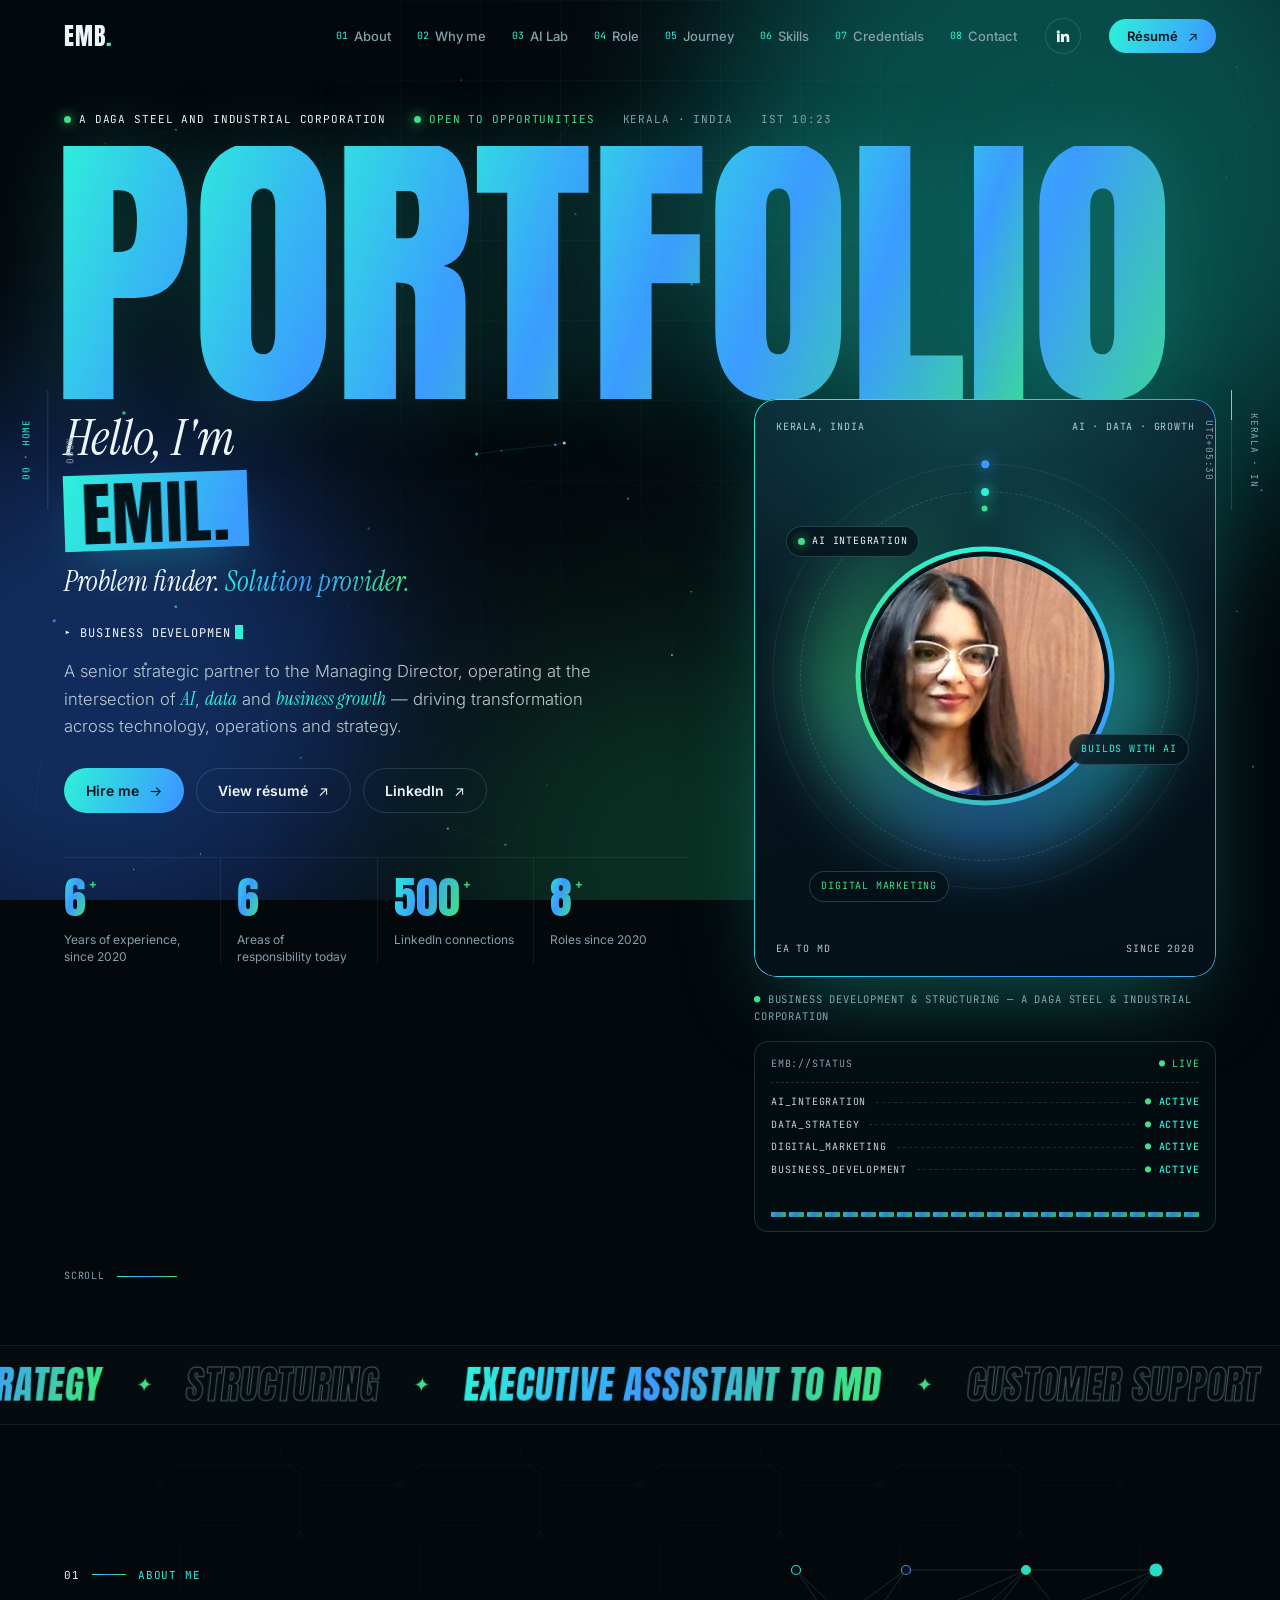
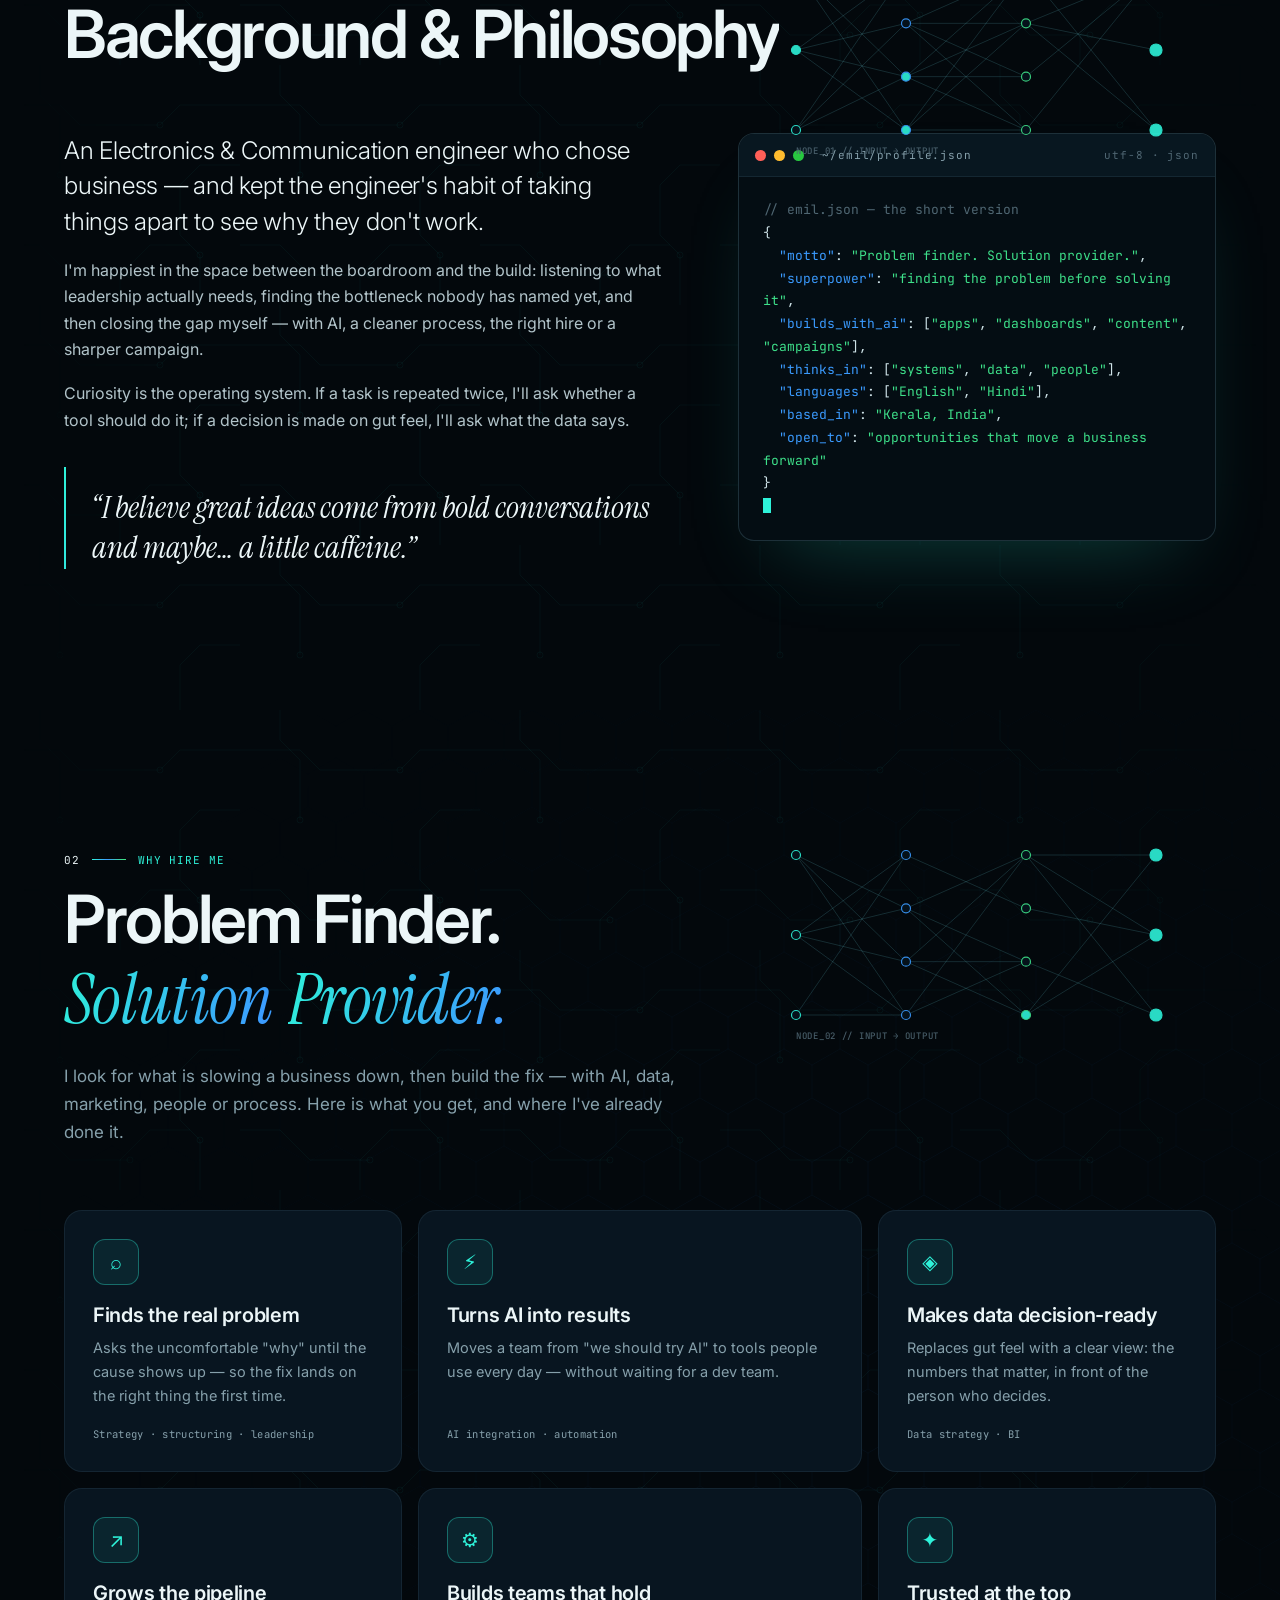
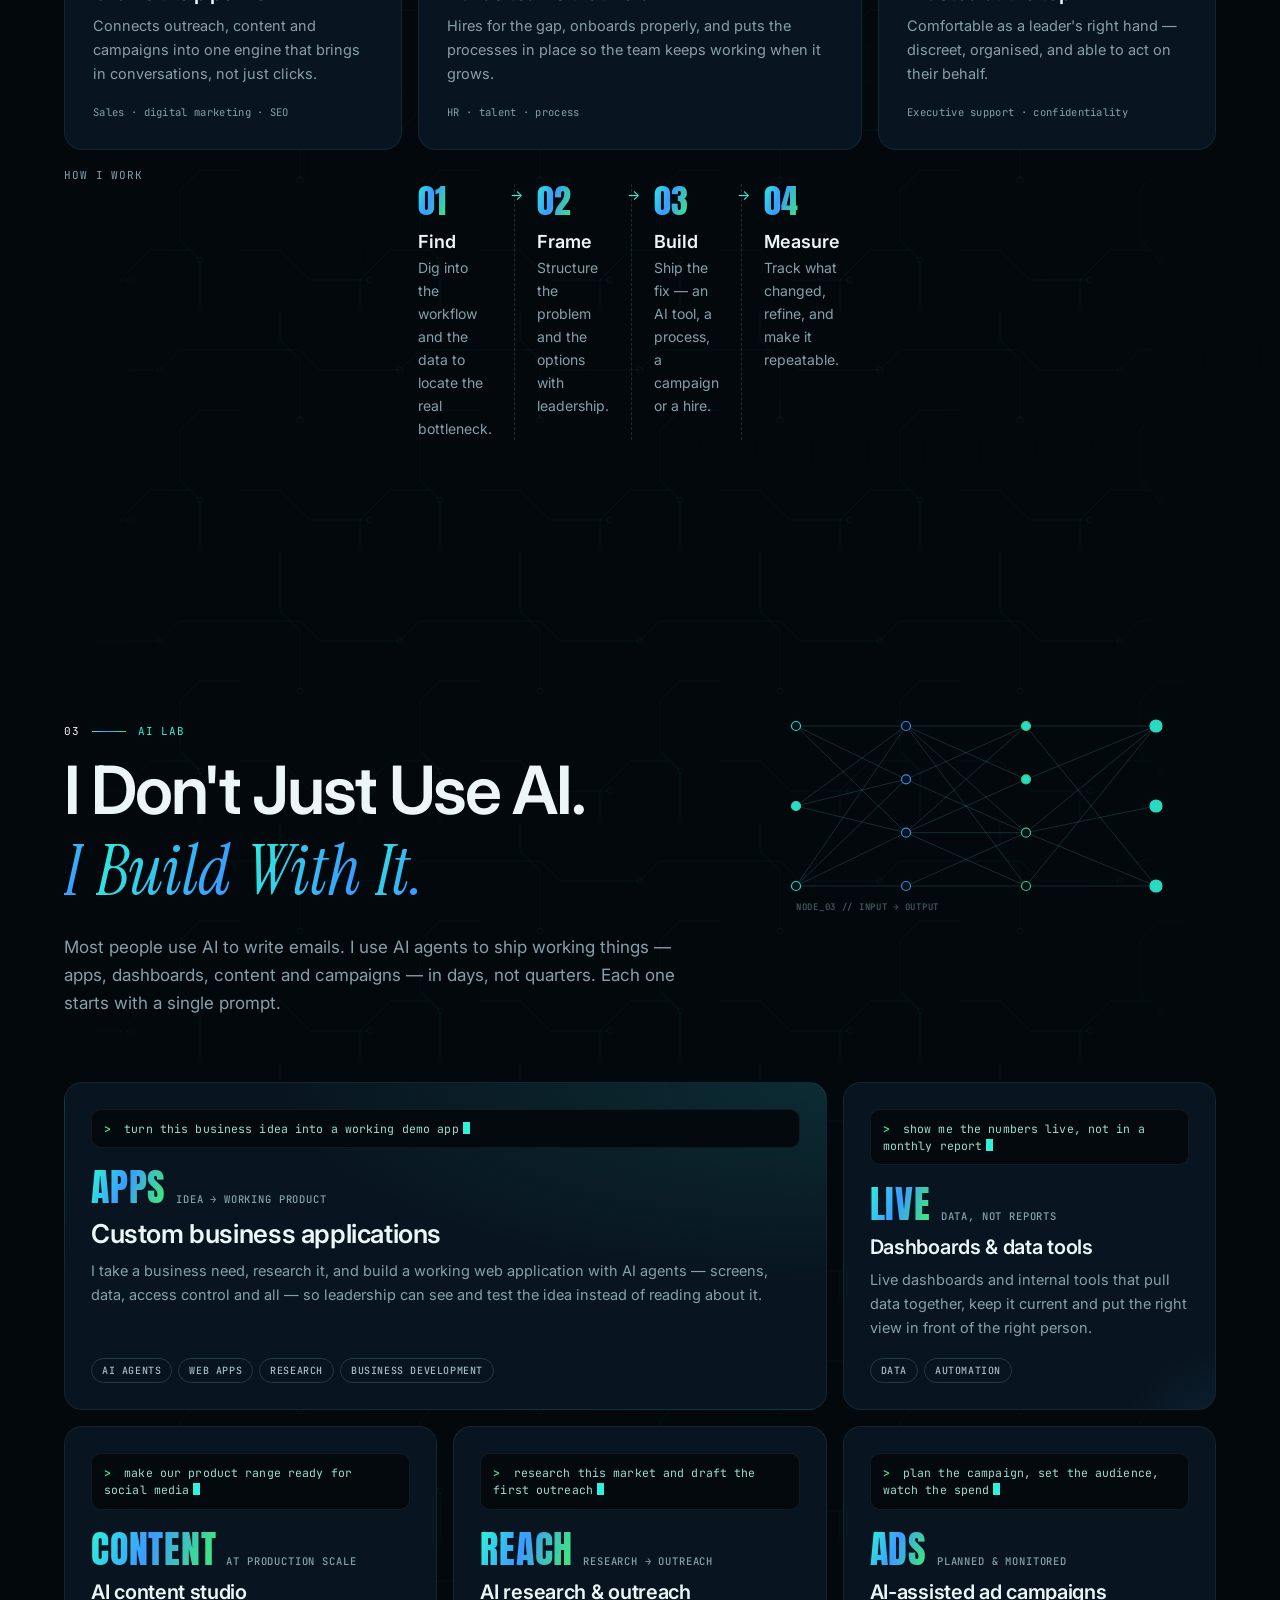
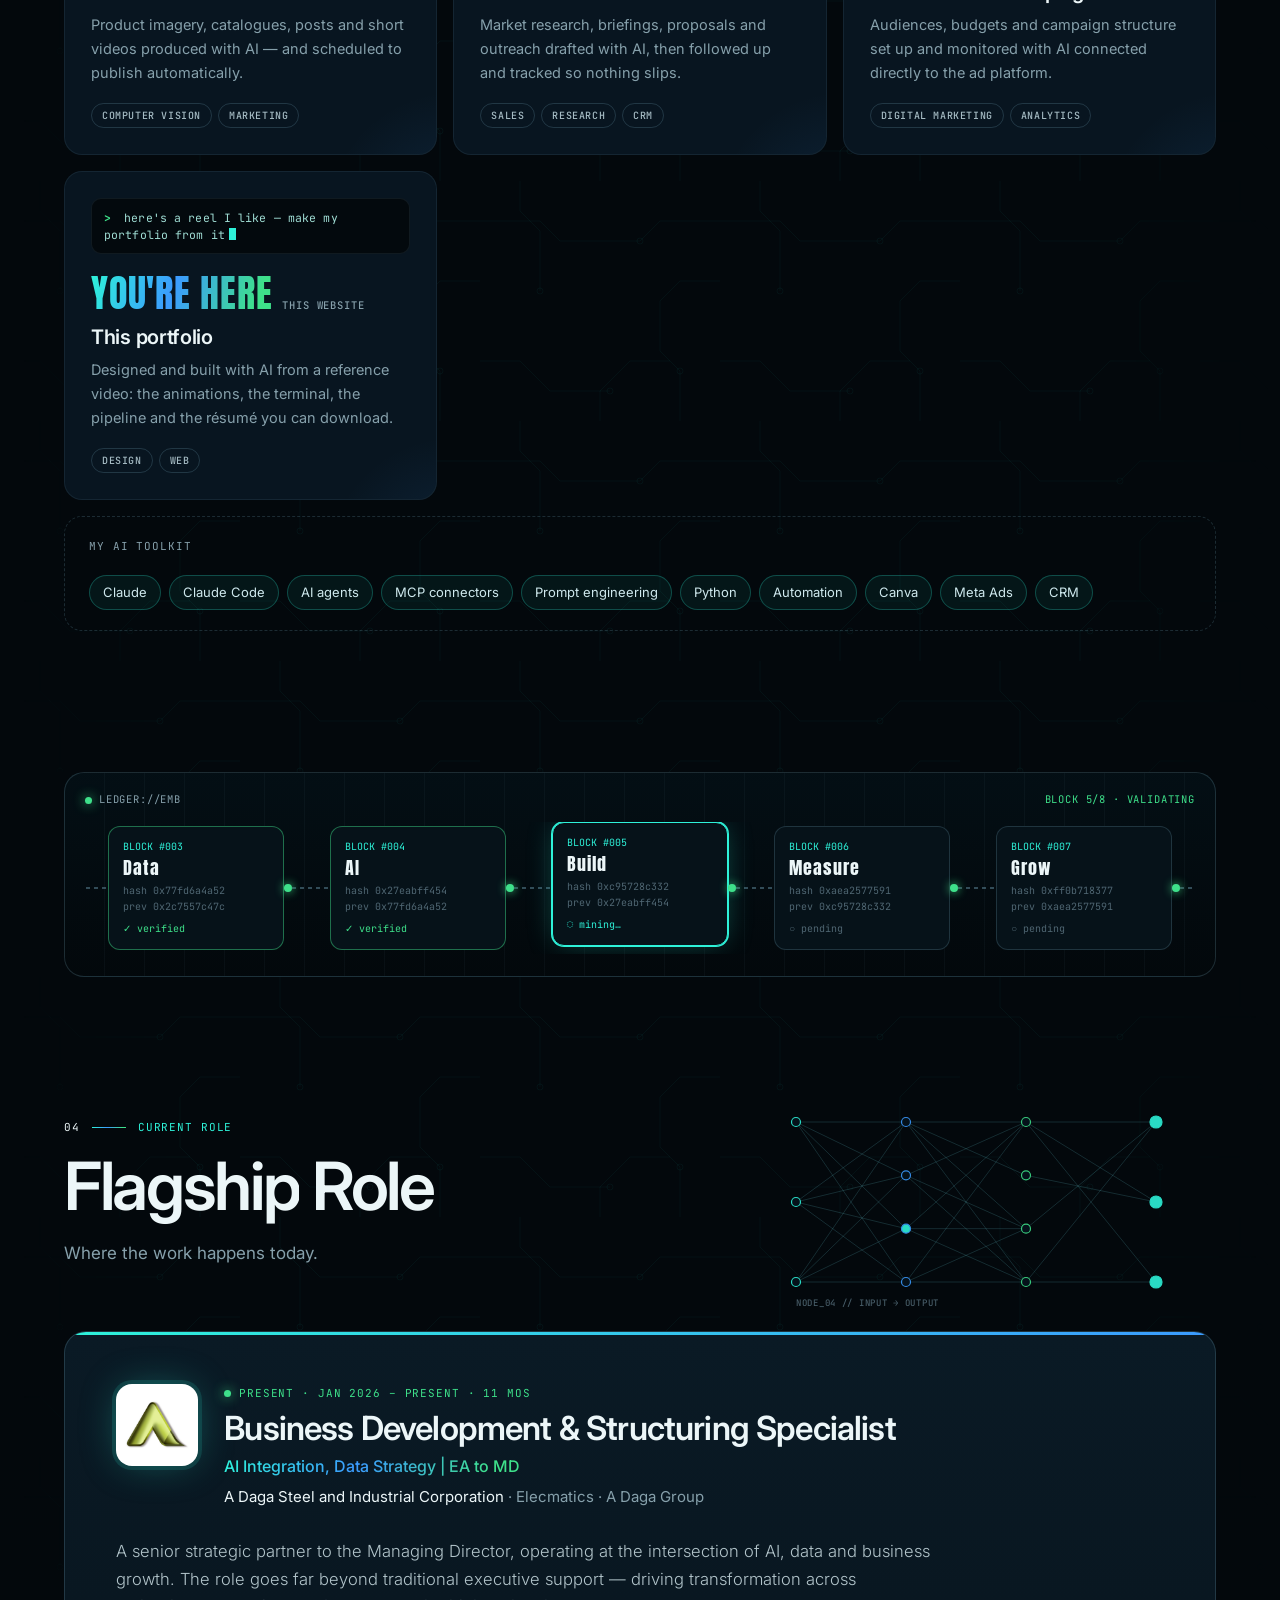
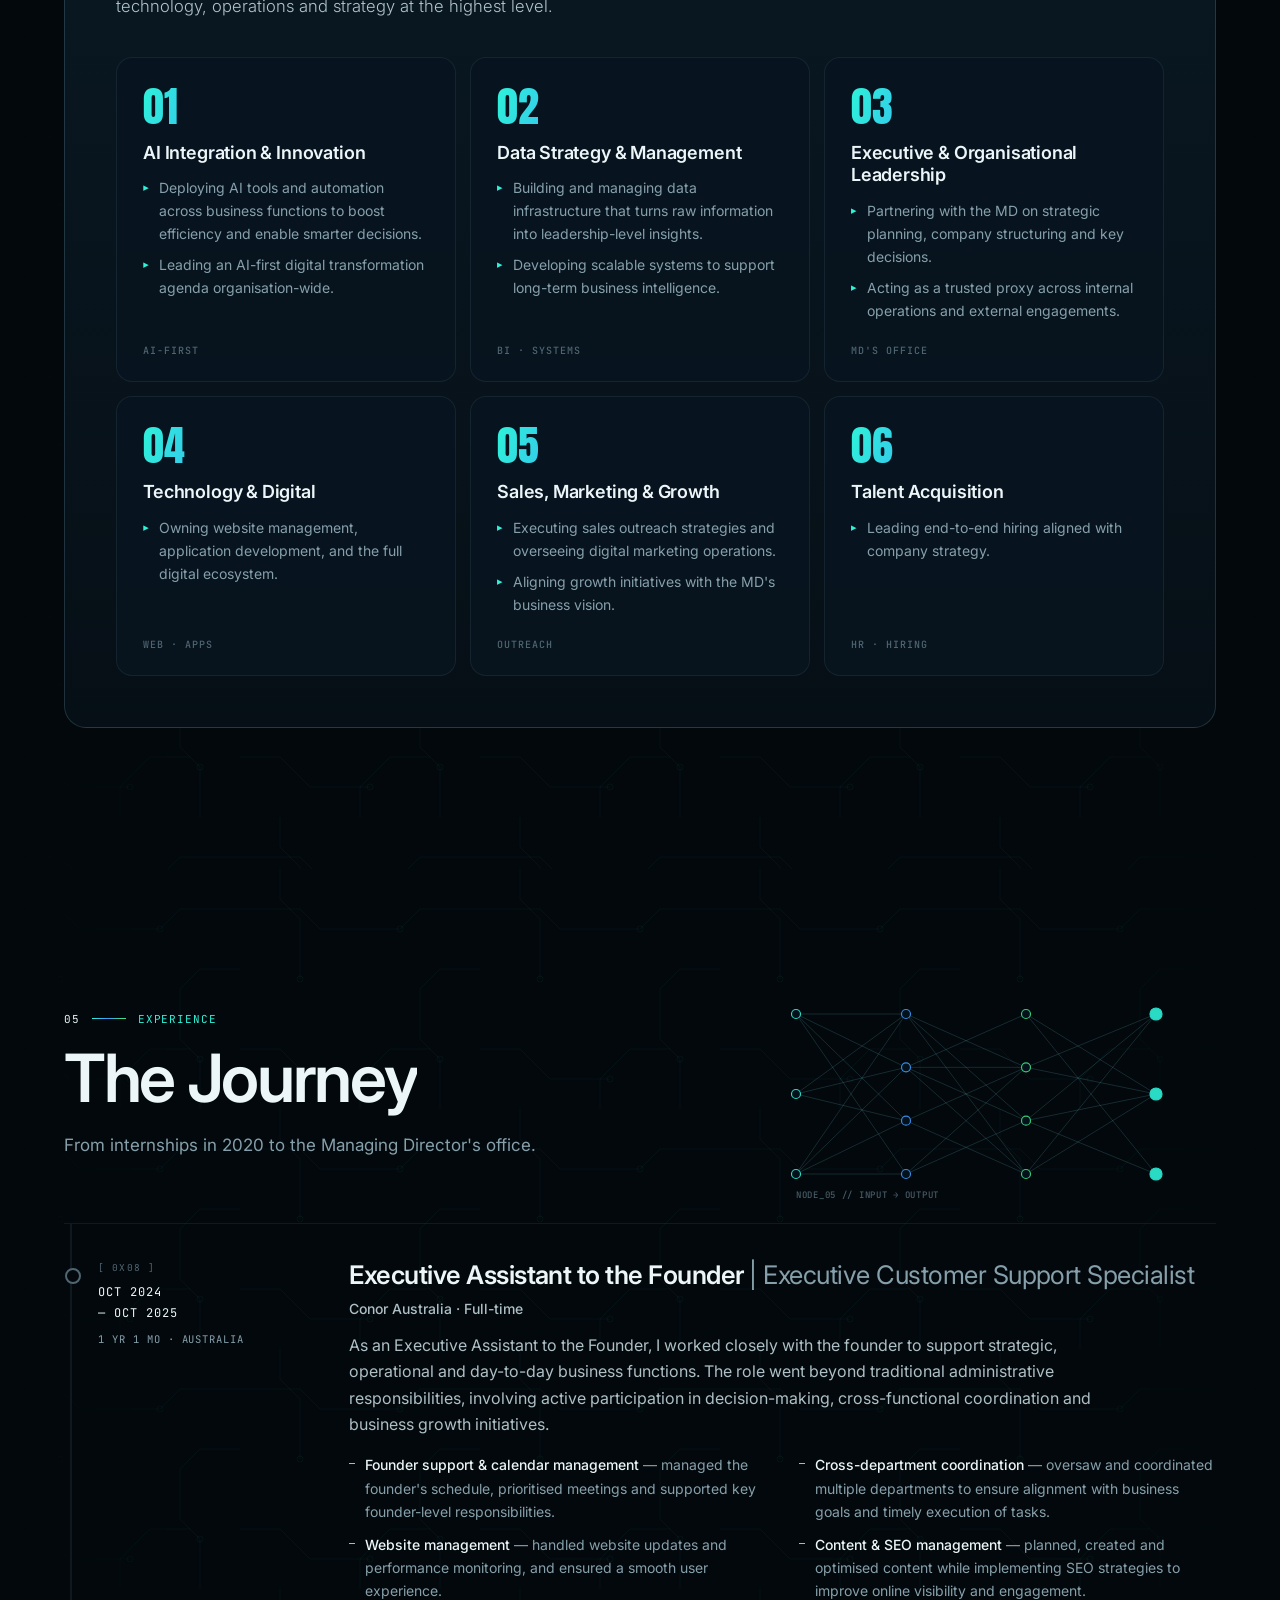
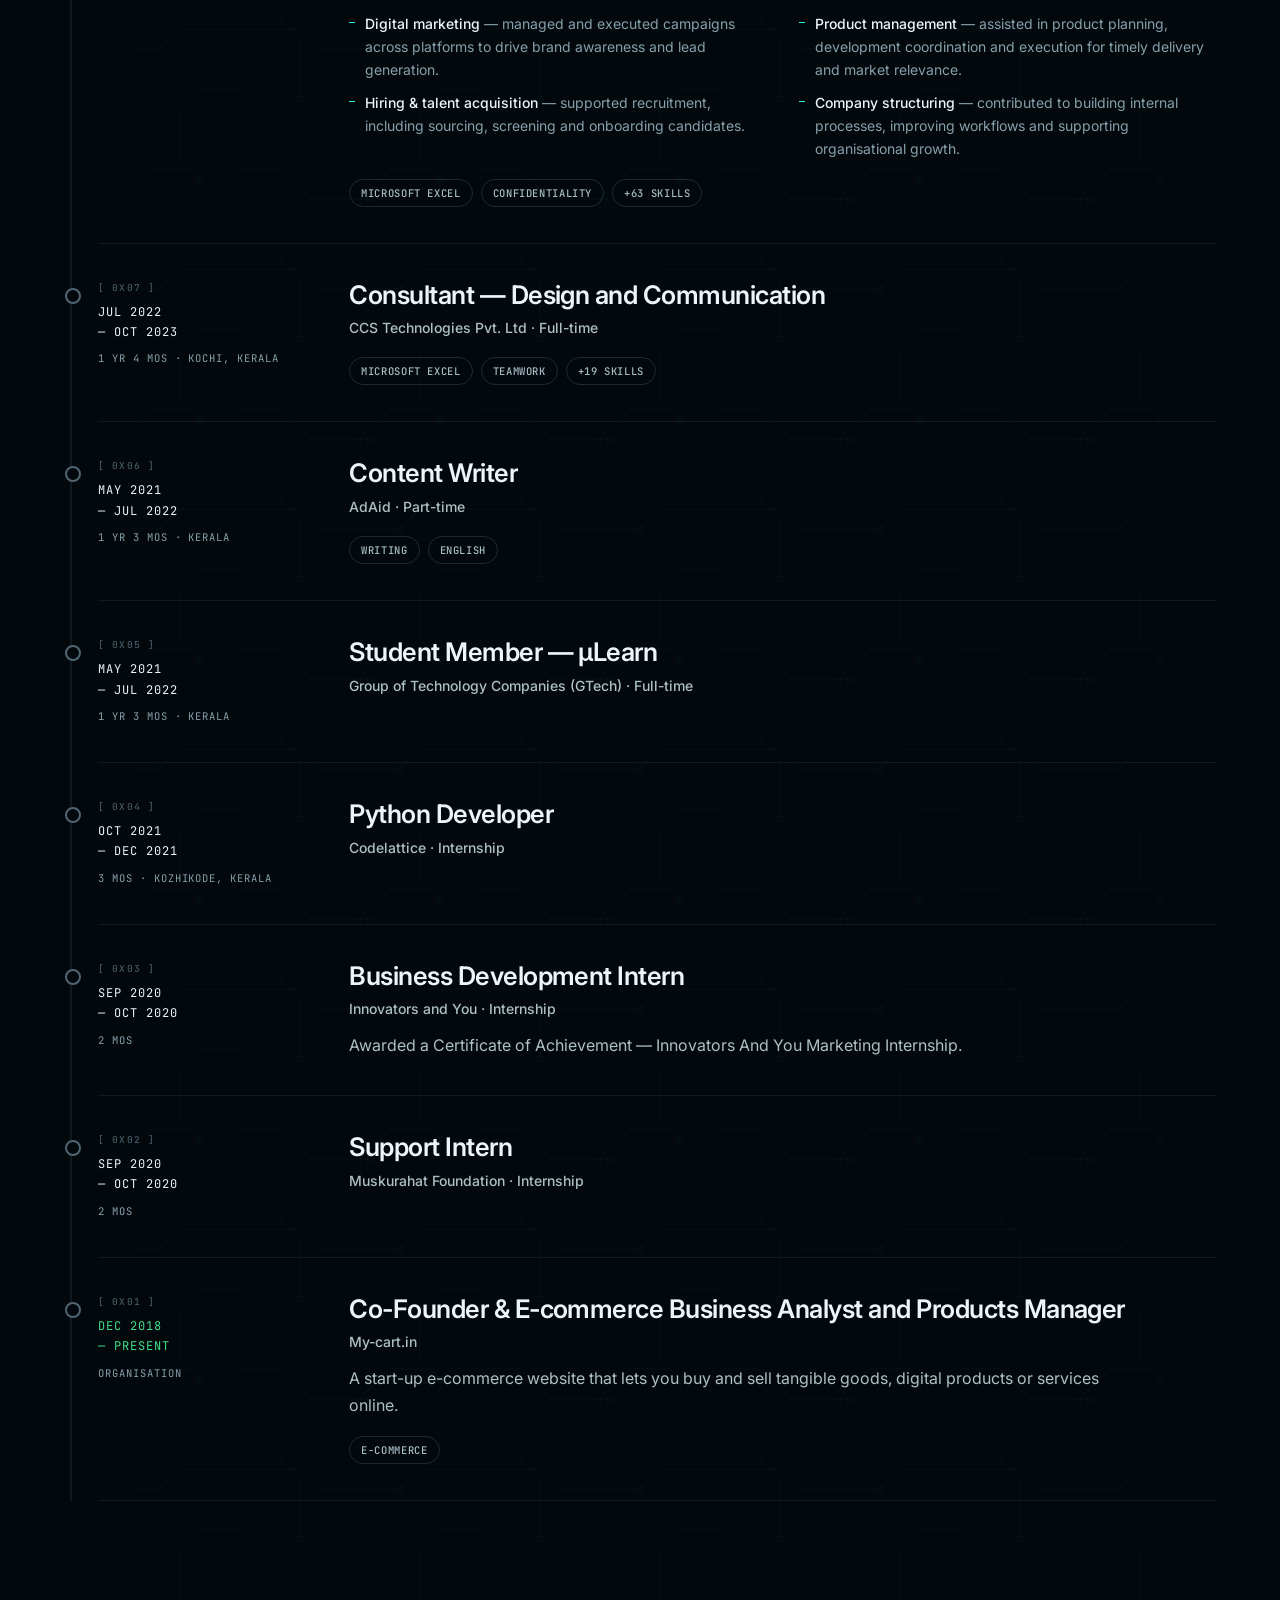
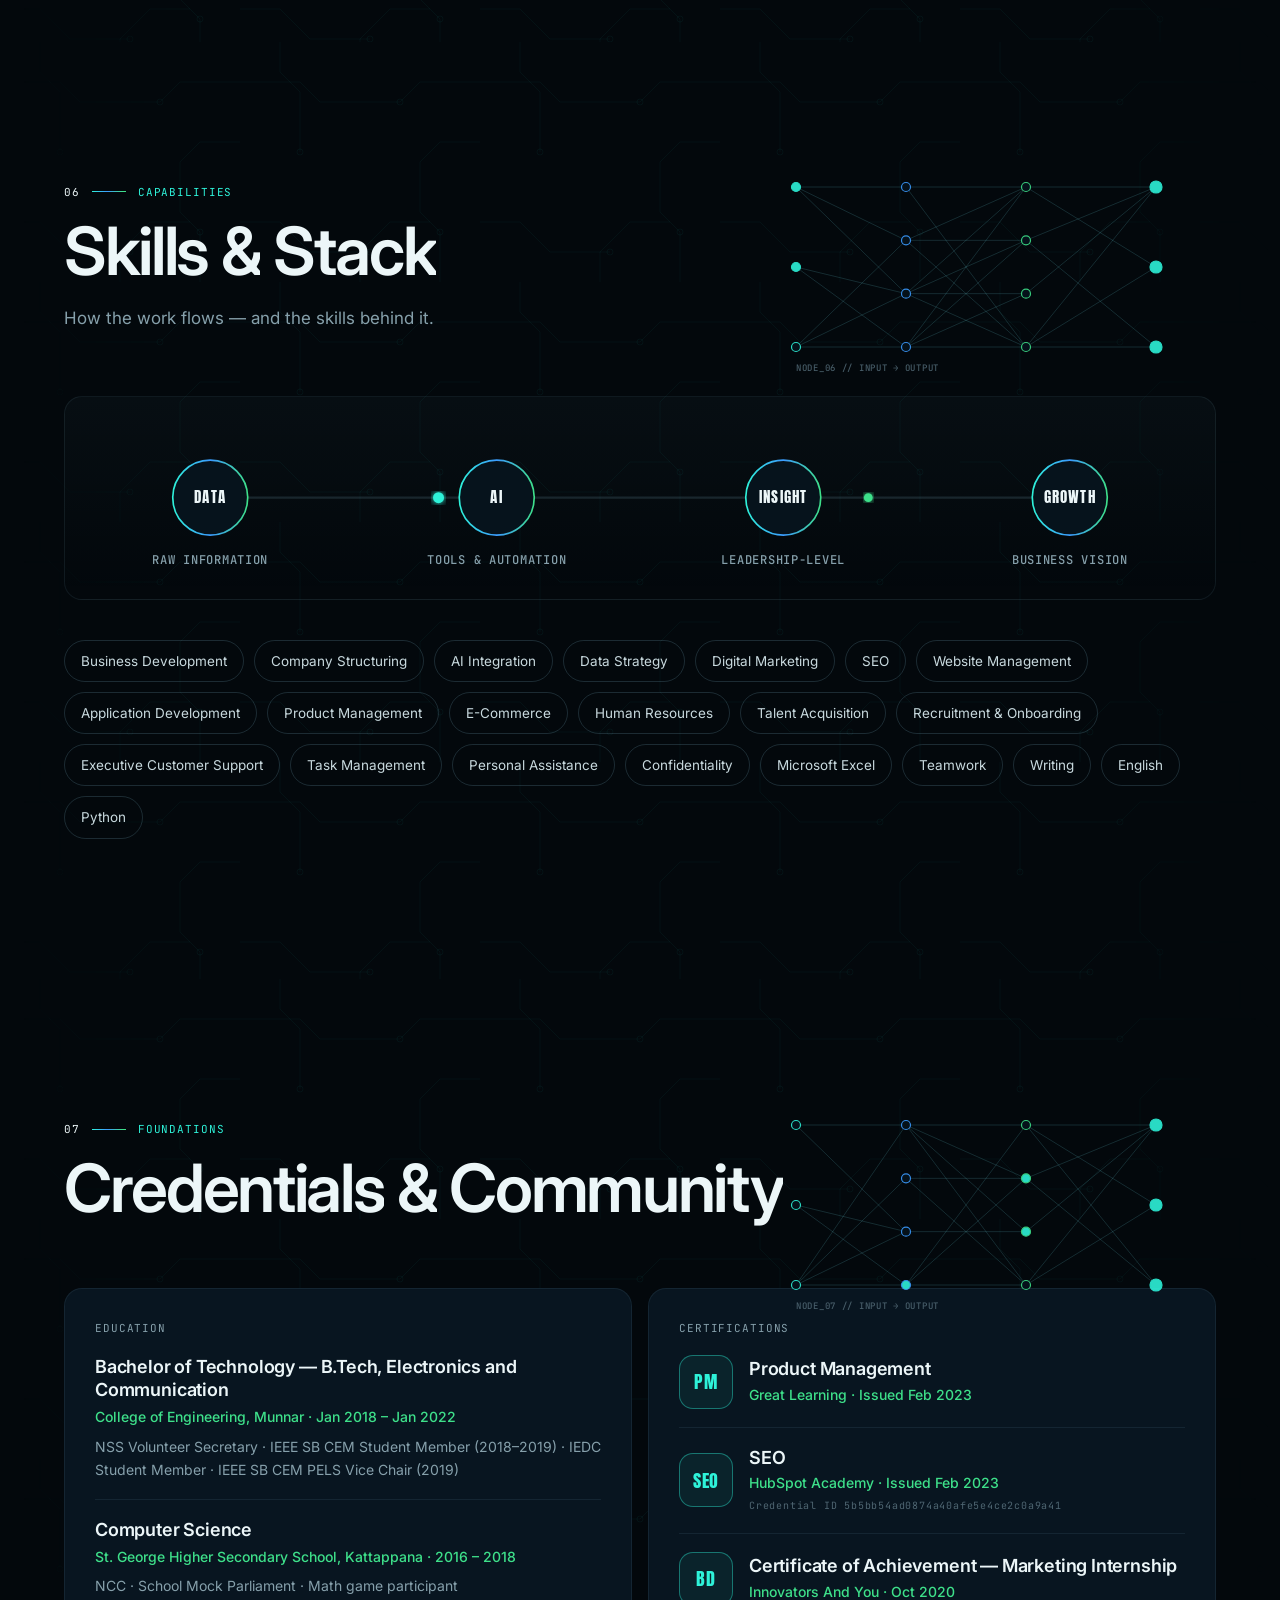
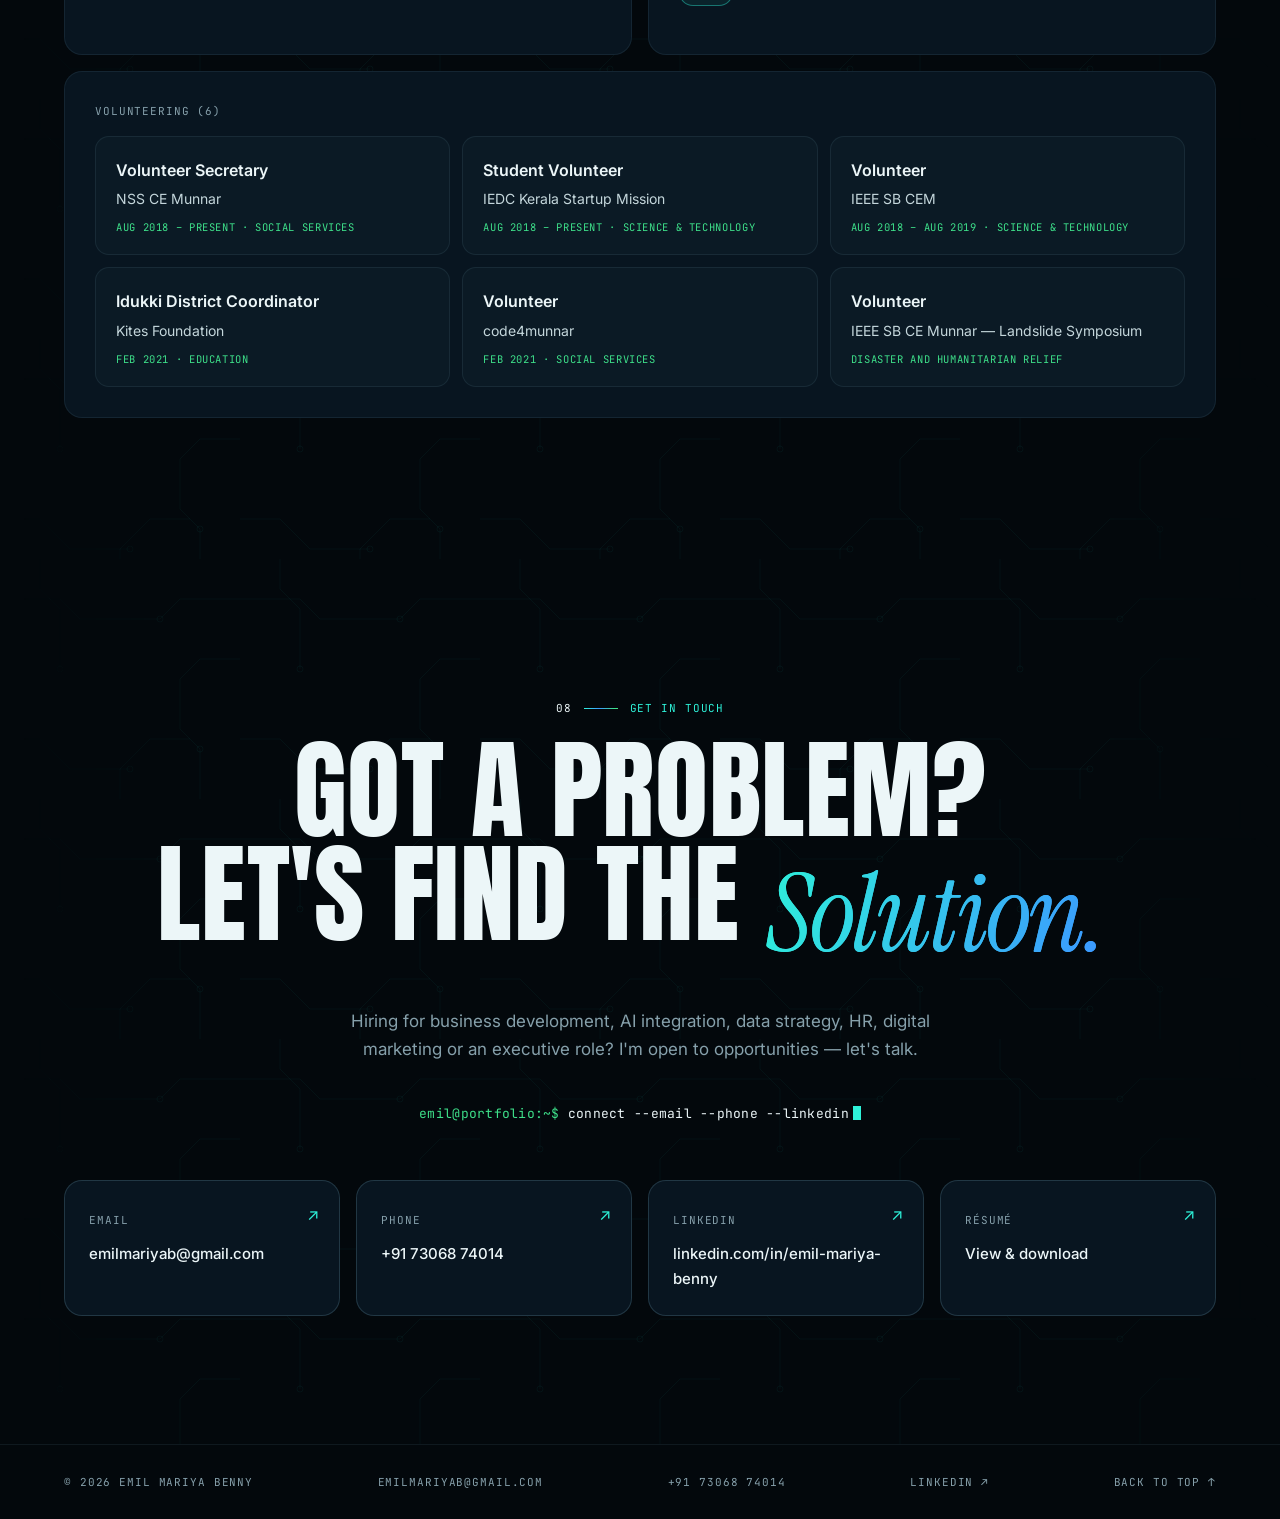
==== index.html @ 5343512a "Publish portfolio website and résumé Co-Authored-By: Claude Opus 5.5 <noreply@anthropic.com>" ====
<!doctype html>
<html lang="en">
<head>
<meta charset="utf-8">
<meta name="viewport" content="width=device-width, initial-scale=1">
<title>Emil Mariya Benny — Portfolio</title>
<meta name="description" content="Emil Mariya Benny — Business Development & Structuring Specialist. AI integration, data strategy and executive leadership at A Daga Steel and Industrial Corporation.">
<meta property="og:title" content="Emil Mariya Benny — Portfolio">
<meta property="og:description" content="Business Development & Structuring Specialist · AI Integration · Data Strategy · EA to MD">
<meta property="og:image" content="assets/emil.png">
<meta name="theme-color" content="#03080c">
<link rel="icon" href="data:image/svg+xml,%3Csvg xmlns='http://www.w3.org/2000/svg' viewBox='0 0 64 64'%3E%3Crect width='64' height='64' rx='10' fill='%2303080c'/%3E%3Ctext x='50%25' y='58%25' text-anchor='middle' dominant-baseline='middle' font-family='Arial Black,Arial' font-weight='900' font-size='30' fill='%232ef2d9'%3EE.%3C/text%3E%3C/svg%3E">
<link rel="preconnect" href="https://fonts.googleapis.com">
<link rel="preconnect" href="https://fonts.gstatic.com" crossorigin>
<link href="https://fonts.googleapis.com/css2?family=Anton&family=Inter:wght@300;400;500;600;700&family=Instrument+Serif:ital@0;1&family=JetBrains+Mono:wght@400;500&display=swap" rel="stylesheet">
<link rel="stylesheet" href="css/style.css">
</head>
<body>

<div class="loader" id="loader" aria-hidden="true">
  <p class="ld-name">Emil Mariya Benny</p>
  <p class="ld-num"><span id="ldn">0</span><small>%</small></p>
  <div class="ld-bar"><i id="ldb"></i></div>
  <p class="mono ld-sub">AI · Data · Growth · Structure</p>
</div>
<canvas id="field" aria-hidden="true"></canvas>
<div class="aurora" aria-hidden="true"><i></i><i></i><i></i></div>
<div class="cursor" aria-hidden="true"></div>
<div class="cursor-dot" aria-hidden="true"></div>
<div class="progress" aria-hidden="true"></div>
<div class="hud hud-l mono" aria-hidden="true"><span id="hudSec">00 · Home</span><i><b id="hudBar"></b></i><span id="hudPct">000%</span></div>
<div class="hud hud-r mono" aria-hidden="true"><span>Kerala · IN</span><i></i><span>UTC+05:30</span></div>

<!-- ============ NAV ============ -->
<header class="nav">
  <a href="#top" class="brand">EMB<span>.</span></a>
  <nav class="nav-links" id="navLinks">
    <a href="#about"><i>01</i>About</a>
    <a href="#why"><i>02</i>Why me</a>
    <a href="#ailab"><i>03</i>AI Lab</a>
    <a href="#flagship"><i>04</i>Role</a>
    <a href="#journey"><i>05</i>Journey</a>
    <a href="#matrix"><i>06</i>Skills</a>
    <a href="#credentials"><i>07</i>Credentials</a>
    <a href="#contact"><i>08</i>Contact</a>
  </nav>
  <a href="https://www.linkedin.com/in/emil-mariya-benny" class="nav-in" target="_blank" rel="noopener" aria-label="LinkedIn profile"><svg viewBox="0 0 24 24"><path d="M4.98 3.5a2.5 2.5 0 1 1 0 5 2.5 2.5 0 0 1 0-5zM3 9h4v12H3zM9 9h3.8v1.7h.05c.53-1 1.83-2.05 3.77-2.05 4.03 0 4.78 2.65 4.78 6.1V21h-4v-5.5c0-1.3-.02-3-1.83-3-1.83 0-2.1 1.43-2.1 2.9V21H9z"/></svg></a>
  <a href="resume.html" class="btn btn-sm" target="_blank" rel="noopener">Résumé <b>↗</b></a>
  <button class="burger" id="burger" aria-label="Open menu" aria-expanded="false"><span></span><span></span></button>
</header>

<main id="top">

<!-- ============ HERO ============ -->
<section class="hero">
  <div class="hero-meta mono">
    <span><b class="dot"></b> A Daga Steel and Industrial Corporation</span>
    <span class="open"><b class="dot"></b> Open to opportunities</span>
    <span>Kerala · India</span>
    <span id="clock">IST --:--</span>
  </div>

  <h1 class="mega" aria-label="Portfolio">
    <span>P</span><span>O</span><span>R</span><span>T</span><span>F</span><span>O</span><span>L</span><span>I</span><span>O</span>
  </h1>

  <div class="hero-grid">
    <div class="hero-copy">
      <p class="hello">Hello, I'm</p>
      <p class="tag">EMIL.</p>
      <p class="motto">Problem finder. <span>Solution provider.</span></p>
      <p class="mono kicker">▸ <span id="typed">Business Development &amp; Structuring Specialist</span><b class="caret"></b></p>
      <p class="lede">
        A senior strategic partner to the Managing Director, operating at the intersection of
        <em>AI</em>, <em>data</em> and <em>business growth</em> — driving transformation across
        technology, operations and strategy.
      </p>
      <div class="cta">
        <a href="mailto:emilmariyab@gmail.com?subject=Opportunity%20for%20Emil%20Mariya%20Benny" class="btn">Hire me <b>→</b></a>
        <a href="resume.html" class="btn btn-ghost" target="_blank" rel="noopener">View résumé <b>↗</b></a>
        <a href="https://www.linkedin.com/in/emil-mariya-benny" class="btn btn-ghost" target="_blank" rel="noopener">LinkedIn <b>↗</b></a>
      </div>
      <ul class="stats stagger">
        <li><strong data-count="6">0</strong><sup>+</sup><span>Years of experience, since 2020</span></li>
        <li><strong data-count="6">0</strong><span>Areas of responsibility today</span></li>
        <li><strong data-count="500">0</strong><sup>+</sup><span>LinkedIn connections</span></li>
        <li><strong data-count="8">0</strong><sup>+</sup><span>Roles since 2020</span></li>
      </ul>
    </div>

    <figure class="portrait" id="portrait">
      <div class="portrait-panel">
        <div class="halo"></div>
        <div class="orbit o1"><i></i></div>
        <div class="orbit o2"><i></i></div>
        <div class="orbit o3"><i></i></div>
        <div class="ring">
          <img src="assets/emil.png" alt="Portrait of Emil Mariya Benny" width="640" height="640">
        </div>
        <span class="corner tl mono">Kerala, India</span>
        <span class="corner tr mono">AI · DATA · GROWTH</span>
        <span class="corner bl mono">EA to MD</span>
        <span class="corner br mono">Since 2020</span>
        <span class="float-chip c1 mono"><b class="dot"></b> AI Integration</span>
        <span class="float-chip c2 mono">Builds with AI</span>
        <span class="float-chip c3 mono">Digital Marketing</span>
      </div>
      <figcaption class="mono"><b>●</b> Business Development &amp; Structuring — A Daga Steel &amp; Industrial Corporation</figcaption>
      <div class="sys mono" aria-hidden="true">
        <div class="sys-head"><span>emb://status</span><span class="blink">● live</span></div>
        <p><span>ai_integration</span><i></i><b>active</b></p>
        <p><span>data_strategy</span><i></i><b>active</b></p>
        <p><span>digital_marketing</span><i></i><b>active</b></p>
        <p><span>business_development</span><i></i><b>active</b></p>
        <div class="eq"><i></i><i></i><i></i><i></i><i></i><i></i><i></i><i></i><i></i><i></i><i></i><i></i><i></i><i></i><i></i><i></i><i></i><i></i><i></i><i></i><i></i><i></i><i></i><i></i></div>
      </div>
    </figure>
  </div>

  <a href="#about" class="scroll-cue mono">Scroll <span></span></a>
</section>

<!-- ============ MARQUEE ============ -->
<div class="marquee" aria-hidden="true">
  <div class="track">
    <span>Business Development</span><i>✦</i><span>AI Integration</span><i>✦</i><span>Data Strategy</span><i>✦</i><span>Structuring</span><i>✦</i><span>Executive Assistant to MD</span><i>✦</i><span>Customer Support</span><i>✦</i><span>Digital Marketing</span><i>✦</i><span>HR &amp; Talent</span><i>✦</i><span>Product Management</span><i>✦</i>
    <span>Business Development</span><i>✦</i><span>AI Integration</span><i>✦</i><span>Data Strategy</span><i>✦</i><span>Structuring</span><i>✦</i><span>Executive Assistant to MD</span><i>✦</i><span>Customer Support</span><i>✦</i><span>Digital Marketing</span><i>✦</i><span>HR &amp; Talent</span><i>✦</i><span>Product Management</span><i>✦</i>
  </div>
</div>

<!-- ============ 01 ABOUT ============ -->
<section class="section" id="about">
  <header class="sec-head reveal">
    <p class="eyebrow mono"><span>01</span> About me</p>
    <h2>Background &amp; Philosophy</h2>
  </header>

  <div class="about-grid">
    <div class="about-text reveal">
      <p class="big">
        An Electronics &amp; Communication engineer who chose business — and kept the engineer's habit
        of taking things apart to see why they don't work.
      </p>
      <p>
        I'm happiest in the space between the boardroom and the build: listening to what leadership
        actually needs, finding the bottleneck nobody has named yet, and then closing the gap myself —
        with AI, a cleaner process, the right hire or a sharper campaign.
      </p>
      <p>
        Curiosity is the operating system. If a task is repeated twice, I'll ask whether a tool should do it;
        if a decision is made on gut feel, I'll ask what the data says.
      </p>
      <blockquote>
        “I believe great ideas come from bold conversations and maybe… a little caffeine.”
      </blockquote>
    </div>

  <div class="term reveal" aria-label="Profile summary as code">
    <div class="term-bar"><i></i><i></i><i></i><span class="mono">~/emil/profile.json</span><span class="mono term-st">utf-8 · json</span></div>
    <pre id="termCode"></pre>
  </div>
  </div>
</section>

<!-- ============ 02 WHY ME ============ -->
<section class="section" id="why">
  <header class="sec-head reveal">
    <p class="eyebrow mono"><span>02</span> Why hire me</p>
    <h2>Problem Finder.<br><em class="grad">Solution Provider.</em></h2>
    <p class="sec-sub">I look for what is slowing a business down, then build the fix — with AI, data, marketing, people or process. Here is what you get, and where I've already done it.</p>
  </header>

  <div class="why stagger">
    <article class="why-card">
      <span class="why-ic">⌕</span>
      <h3>Finds the real problem</h3>
      <p>Asks the uncomfortable "why" until the cause shows up — so the fix lands on the right thing the first time.</p>
      <p class="proof mono">Strategy · structuring · leadership</p>
    </article>
    <article class="why-card">
      <span class="why-ic">⚡</span>
      <h3>Turns AI into results</h3>
      <p>Moves a team from "we should try AI" to tools people use every day — without waiting for a dev team.</p>
      <p class="proof mono">AI integration · automation</p>
    </article>
    <article class="why-card">
      <span class="why-ic">◈</span>
      <h3>Makes data decision-ready</h3>
      <p>Replaces gut feel with a clear view: the numbers that matter, in front of the person who decides.</p>
      <p class="proof mono">Data strategy · BI</p>
    </article>
    <article class="why-card">
      <span class="why-ic">↗</span>
      <h3>Grows the pipeline</h3>
      <p>Connects outreach, content and campaigns into one engine that brings in conversations, not just clicks.</p>
      <p class="proof mono">Sales · digital marketing · SEO</p>
    </article>
    <article class="why-card">
      <span class="why-ic">⚙</span>
      <h3>Builds teams that hold</h3>
      <p>Hires for the gap, onboards properly, and puts the processes in place so the team keeps working when it grows.</p>
      <p class="proof mono">HR · talent · process</p>
    </article>
    <article class="why-card">
      <span class="why-ic">✦</span>
      <h3>Trusted at the top</h3>
      <p>Comfortable as a leader's right hand — discreet, organised, and able to act on their behalf.</p>
      <p class="proof mono">Executive support · confidentiality</p>
    </article>

    <p class="mono label">How I work</p>
    <ol class="steps">
      <li><b>01</b><h4>Find</h4><p>Dig into the workflow and the data to locate the real bottleneck.</p></li>
      <li><b>02</b><h4>Frame</h4><p>Structure the problem and the options with leadership.</p></li>
      <li><b>03</b><h4>Build</h4><p>Ship the fix — an AI tool, a process, a campaign or a hire.</p></li>
      <li><b>04</b><h4>Measure</h4><p>Track what changed, refine, and make it repeatable.</p></li>
    </ol>
  </div>

</section>

<!-- ============ 03 AI LAB ============ -->
<section class="section" id="ailab">
  <header class="sec-head reveal">
    <p class="eyebrow mono"><span>03</span> AI Lab</p>
    <h2>I Don't Just Use AI.<br><em class="grad">I Build With It.</em></h2>
    <p class="sec-sub">Most people use AI to write emails. I use AI agents to ship working things — apps, dashboards, content and campaigns — in days, not quarters. Each one starts with a single prompt.</p>
  </header>

  <div class="lab stagger">
    <article class="lab-card big">
      <p class="lab-prompt mono"><b>&gt;</b> turn this business idea into a working demo app</p>
      <div class="lab-stat"><strong class="grad">Apps</strong><span>idea → working product</span></div>
      <h3>Custom business applications</h3>
      <p>I take a business need, research it, and build a working web application with AI agents — screens, data, access control and all — so leadership can see and test the idea instead of reading about it.</p>
      <p class="lab-tags"><span>AI agents</span><span>Web apps</span><span>Research</span><span>Business development</span></p>
    </article>
    <article class="lab-card">
      <p class="lab-prompt mono"><b>&gt;</b> show me the numbers live, not in a monthly report</p>
      <div class="lab-stat"><strong class="grad">Live</strong><span>data, not reports</span></div>
      <h3>Dashboards &amp; data tools</h3>
      <p>Live dashboards and internal tools that pull data together, keep it current and put the right view in front of the right person.</p>
      <p class="lab-tags"><span>Data</span><span>Automation</span></p>
    </article>
    <article class="lab-card">
      <p class="lab-prompt mono"><b>&gt;</b> make our product range ready for social media</p>
      <div class="lab-stat"><strong class="grad">Content</strong><span>at production scale</span></div>
      <h3>AI content studio</h3>
      <p>Product imagery, catalogues, posts and short videos produced with AI — and scheduled to publish automatically.</p>
      <p class="lab-tags"><span>Computer vision</span><span>Marketing</span></p>
    </article>
    <article class="lab-card">
      <p class="lab-prompt mono"><b>&gt;</b> research this market and draft the first outreach</p>
      <div class="lab-stat"><strong class="grad">Reach</strong><span>research → outreach</span></div>
      <h3>AI research &amp; outreach</h3>
      <p>Market research, briefings, proposals and outreach drafted with AI, then followed up and tracked so nothing slips.</p>
      <p class="lab-tags"><span>Sales</span><span>Research</span><span>CRM</span></p>
    </article>
    <article class="lab-card">
      <p class="lab-prompt mono"><b>&gt;</b> plan the campaign, set the audience, watch the spend</p>
      <div class="lab-stat"><strong class="grad">Ads</strong><span>planned &amp; monitored</span></div>
      <h3>AI-assisted ad campaigns</h3>
      <p>Audiences, budgets and campaign structure set up and monitored with AI connected directly to the ad platform.</p>
      <p class="lab-tags"><span>Digital marketing</span><span>Analytics</span></p>
    </article>
    <article class="lab-card">
      <p class="lab-prompt mono"><b>&gt;</b> here's a reel I like — make my portfolio from it</p>
      <div class="lab-stat"><strong class="grad">You're here</strong><span>this website</span></div>
      <h3>This portfolio</h3>
      <p>Designed and built with AI from a reference video: the animations, the terminal, the pipeline and the résumé you can download.</p>
      <p class="lab-tags"><span>Design</span><span>Web</span></p>
    </article>
  </div>

  <div class="toolkit reveal">
    <p class="mono label">My AI toolkit</p>
    <div><span>Claude</span><span>Claude Code</span><span>AI agents</span><span>MCP connectors</span><span>Prompt engineering</span><span>Python</span><span>Automation</span><span>Canva</span><span>Meta Ads</span><span>CRM</span></div>
  </div>
</section>

<!-- ============ BLOCKCHAIN BAND ============ -->
<div class="chain" aria-hidden="true">
  <div class="chain-head mono"><span><b class="dot"></b> ledger://emb</span><span id="chainStat">syncing…</span></div>
  <div class="chain-track" id="chain"></div>
</div>

<!-- ============ 04 FLAGSHIP ============ -->
<section class="section" id="flagship">
  <header class="sec-head reveal">
    <p class="eyebrow mono"><span>04</span> Current role</p>
    <h2>Flagship Role</h2>
    <p class="sec-sub">Where the work happens today.</p>
  </header>

  <article class="flag reveal">
    <span class="bignum" data-speed=".15" aria-hidden="true">04</span>
    <div class="flag-top">
      <div class="flag-logo"><img src="assets/adaga-logo.png" alt="A Daga Group logo" width="400" height="304"></div>
      <div>
        <p class="mono label red"><b class="dot"></b> Present · Jan 2026 – Present · 11 mos</p>
        <h3>Business Development &amp; Structuring Specialist</h3>
        <p class="flag-sub">AI Integration, Data Strategy | EA to MD</p>
        <p class="flag-org">A Daga Steel and Industrial Corporation <span>· Elecmatics · A Daga Group</span></p>
      </div>
    </div>
    <p class="flag-intro">
      A senior strategic partner to the Managing Director, operating at the intersection of AI, data and business growth.
      The role goes far beyond traditional executive support — driving transformation across technology, operations and strategy at the highest level.
    </p>

    <div class="pillars stagger">
      <div class="pillar"><span class="num">01</span><h4>AI Integration &amp; Innovation</h4><ul><li>Deploying AI tools and automation across business functions to boost efficiency and enable smarter decisions.</li><li>Leading an AI-first digital transformation agenda organisation-wide.</li></ul><p class="chip">AI-first</p></div>
      <div class="pillar"><span class="num">02</span><h4>Data Strategy &amp; Management</h4><ul><li>Building and managing data infrastructure that turns raw information into leadership-level insights.</li><li>Developing scalable systems to support long-term business intelligence.</li></ul><p class="chip">BI · Systems</p></div>
      <div class="pillar"><span class="num">03</span><h4>Executive &amp; Organisational Leadership</h4><ul><li>Partnering with the MD on strategic planning, company structuring and key decisions.</li><li>Acting as a trusted proxy across internal operations and external engagements.</li></ul><p class="chip">MD's office</p></div>
      <div class="pillar"><span class="num">04</span><h4>Technology &amp; Digital</h4><ul><li>Owning website management, application development, and the full digital ecosystem.</li></ul><p class="chip">Web · Apps</p></div>
      <div class="pillar"><span class="num">05</span><h4>Sales, Marketing &amp; Growth</h4><ul><li>Executing sales outreach strategies and overseeing digital marketing operations.</li><li>Aligning growth initiatives with the MD's business vision.</li></ul><p class="chip">Outreach</p></div>
      <div class="pillar"><span class="num">06</span><h4>Talent Acquisition</h4><ul><li>Leading end-to-end hiring aligned with company strategy.</li></ul><p class="chip">HR · Hiring</p></div>
    </div>
  </article>
</section>

<!-- ============ 03 JOURNEY ============ -->
<section class="section" id="journey">
  <header class="sec-head reveal">
    <p class="eyebrow mono"><span>05</span> Experience</p>
    <h2>The Journey</h2>
    <p class="sec-sub">From internships in 2020 to the Managing Director's office.</p>
  </header>

  <div class="timeline"><span class="t-line" aria-hidden="true"><i id="tline"></i></span>
    <article class="t-item reveal">
      <div class="t-when mono">Oct 2024<br>— Oct 2025<small>1 yr 1 mo · Australia</small></div>
      <div class="t-body">
        <h3>Executive Assistant to the Founder <span>| Executive Customer Support Specialist</span></h3>
        <p class="t-org">Conor Australia · Full-time</p>
        <p>As an Executive Assistant to the Founder, I worked closely with the founder to support strategic, operational and day-to-day business functions. The role went beyond traditional administrative responsibilities, involving active participation in decision-making, cross-functional coordination and business growth initiatives.</p>
        <ul class="t-list">
          <li><b>Founder support &amp; calendar management</b> — managed the founder's schedule, prioritised meetings and supported key founder-level responsibilities.</li>
          <li><b>Cross-department coordination</b> — oversaw and coordinated multiple departments to ensure alignment with business goals and timely execution of tasks.</li>
          <li><b>Website management</b> — handled website updates and performance monitoring, and ensured a smooth user experience.</li>
          <li><b>Content &amp; SEO management</b> — planned, created and optimised content while implementing SEO strategies to improve online visibility and engagement.</li>
          <li><b>Digital marketing</b> — managed and executed campaigns across platforms to drive brand awareness and lead generation.</li>
          <li><b>Product management</b> — assisted in product planning, development coordination and execution for timely delivery and market relevance.</li>
          <li><b>Hiring &amp; talent acquisition</b> — supported recruitment, including sourcing, screening and onboarding candidates.</li>
          <li><b>Company structuring</b> — contributed to building internal processes, improving workflows and supporting organisational growth.</li>
        </ul>
        <p class="tags"><span>Microsoft Excel</span><span>Confidentiality</span><span>+63 skills</span></p>
      </div>
    </article>

    <article class="t-item reveal">
      <div class="t-when mono">Jul 2022<br>— Oct 2023<small>1 yr 4 mos · Kochi, Kerala</small></div>
      <div class="t-body">
        <h3>Consultant — Design and Communication</h3>
        <p class="t-org">CCS Technologies Pvt. Ltd · Full-time</p>
        <p class="tags"><span>Microsoft Excel</span><span>Teamwork</span><span>+19 skills</span></p>
      </div>
    </article>

    <article class="t-item reveal">
      <div class="t-when mono">May 2021<br>— Jul 2022<small>1 yr 3 mos · Kerala</small></div>
      <div class="t-body">
        <h3>Content Writer</h3>
        <p class="t-org">AdAid · Part-time</p>
        <p class="tags"><span>Writing</span><span>English</span></p>
      </div>
    </article>

    <article class="t-item reveal">
      <div class="t-when mono">May 2021<br>— Jul 2022<small>1 yr 3 mos · Kerala</small></div>
      <div class="t-body">
        <h3>Student Member — μLearn</h3>
        <p class="t-org">Group of Technology Companies (GTech) · Full-time</p>
      </div>
    </article>

    <article class="t-item reveal">
      <div class="t-when mono">Oct 2021<br>— Dec 2021<small>3 mos · Kozhikode, Kerala</small></div>
      <div class="t-body">
        <h3>Python Developer</h3>
        <p class="t-org">Codelattice · Internship</p>
      </div>
    </article>

    <article class="t-item reveal">
      <div class="t-when mono">Sep 2020<br>— Oct 2020<small>2 mos</small></div>
      <div class="t-body">
        <h3>Business Development Intern</h3>
        <p class="t-org">Innovators and You · Internship</p>
        <p>Awarded a Certificate of Achievement — Innovators And You Marketing Internship.</p>
      </div>
    </article>

    <article class="t-item reveal">
      <div class="t-when mono">Sep 2020<br>— Oct 2020<small>2 mos</small></div>
      <div class="t-body">
        <h3>Support Intern</h3>
        <p class="t-org">Muskurahat Foundation · Internship</p>
      </div>
    </article>

    <article class="t-item reveal founder">
      <div class="t-when mono">Dec 2018<br>— Present<small>Organisation</small></div>
      <div class="t-body">
        <h3>Co-Founder &amp; E-commerce Business Analyst and Products Manager</h3>
        <p class="t-org">My-cart.in</p>
        <p>A start-up e-commerce website that lets you buy and sell tangible goods, digital products or services online.</p>
        <p class="tags"><span>E-Commerce</span></p>
      </div>
    </article>
  </div>
</section>

<!-- ============ 04 MATRIX ============ -->
<section class="section" id="matrix">
  <header class="sec-head reveal">
    <p class="eyebrow mono"><span>06</span> Capabilities</p>
    <h2>Skills &amp; Stack</h2>
    <p class="sec-sub">How the work flows — and the skills behind it.</p>
  </header>

  <div class="pipe reveal" aria-label="From raw data to business growth">
    <svg viewBox="0 0 1000 150" preserveAspectRatio="xMidYMid meet">
      <defs>
        <linearGradient id="pg" x1="0" x2="1"><stop offset="0" stop-color="#2ef2d9"/><stop offset=".5" stop-color="#3b9bff"/><stop offset="1" stop-color="#3ee08a"/></linearGradient>
        <filter id="glow"><feGaussianBlur stdDeviation="3" result="b"/><feMerge><feMergeNode in="b"/><feMergeNode in="SourceGraphic"/></feMerge></filter>
      </defs>
      <path class="p-base" d="M110 75 H890"/>
      <path class="p-flow" d="M110 75 H890" stroke="url(#pg)"/>
      <circle class="pulse" r="5" fill="#2ef2d9" filter="url(#glow)"><animateMotion dur="3.2s" repeatCount="indefinite" path="M110 75 H890"/></circle>
      <circle class="pulse" r="4" fill="#3ee08a" filter="url(#glow)"><animateMotion dur="3.2s" begin="1.6s" repeatCount="indefinite" path="M110 75 H890"/></circle>
      <g class="node"><circle cx="110" cy="75" r="34"/><text x="110" y="80">DATA</text><text class="sub" x="110" y="135">raw information</text></g>
      <g class="node"><circle cx="370" cy="75" r="34"/><text x="370" y="80">AI</text><text class="sub" x="370" y="135">tools &amp; automation</text></g>
      <g class="node"><circle cx="630" cy="75" r="34"/><text x="630" y="80">INSIGHT</text><text class="sub" x="630" y="135">leadership-level</text></g>
      <g class="node"><circle cx="890" cy="75" r="34"/><text x="890" y="80">GROWTH</text><text class="sub" x="890" y="135">business vision</text></g>
    </svg>
  </div>

  <div class="skill-cloud reveal stagger">
    <span>Business Development</span><span>Company Structuring</span><span>AI Integration</span><span>Data Strategy</span><span>Digital Marketing</span><span>SEO</span><span>Website Management</span><span>Application Development</span><span>Product Management</span><span>E-Commerce</span><span>Human Resources</span><span>Talent Acquisition</span><span>Recruitment &amp; Onboarding</span><span>Executive Customer Support</span><span>Task Management</span><span>Personal Assistance</span><span>Confidentiality</span><span>Microsoft Excel</span><span>Teamwork</span><span>Writing</span><span>English</span><span>Python</span>
  </div>
</section>

<!-- ============ 05 CREDENTIALS ============ -->
<section class="section" id="credentials">
  <header class="sec-head reveal">
    <p class="eyebrow mono"><span>07</span> Foundations</p>
    <h2>Credentials &amp; Community</h2>
  </header>

  <div class="cred-grid">
    <div class="cred reveal">
      <p class="mono label">Education</p>
      <div class="cred-item">
        <h3>Bachelor of Technology — B.Tech, Electronics and Communication</h3>
        <p class="t-org">College of Engineering, Munnar · Jan 2018 – Jan 2022</p>
        <p>NSS Volunteer Secretary · IEEE SB CEM Student Member (2018–2019) · IEDC Student Member · IEEE SB CEM PELS Vice Chair (2019)</p>
      </div>
      <div class="cred-item">
        <h3>Computer Science</h3>
        <p class="t-org">St. George Higher Secondary School, Kattappana · 2016 – 2018</p>
        <p>NCC · School Mock Parliament · Math game participant</p>
      </div>
    </div>

    <div class="cred reveal">
      <p class="mono label">Certifications</p>
      <div class="cred-item row">
        <span class="badge">PM</span>
        <div><h3>Product Management</h3><p class="t-org">Great Learning · Issued Feb 2023</p></div>
      </div>
      <div class="cred-item row">
        <span class="badge">SEO</span>
        <div><h3>SEO</h3><p class="t-org">HubSpot Academy · Issued Feb 2023</p><p class="cred-id mono">Credential ID 5b5bb54ad0874a40afe5e4ce2c0a9a41</p></div>
      </div>
      <div class="cred-item row">
        <span class="badge">BD</span>
        <div><h3>Certificate of Achievement — Marketing Internship</h3><p class="t-org">Innovators And You · Oct 2020</p></div>
      </div>
    </div>

    <div class="cred reveal wide">
      <p class="mono label">Volunteering (6)</p>
      <ul class="vol stagger">
        <li><b>Volunteer Secretary</b><span>NSS CE Munnar</span><em>Aug 2018 – Present · Social services</em></li>
        <li><b>Student Volunteer</b><span>IEDC Kerala Startup Mission</span><em>Aug 2018 – Present · Science &amp; technology</em></li>
        <li><b>Volunteer</b><span>IEEE SB CEM</span><em>Aug 2018 – Aug 2019 · Science &amp; technology</em></li>
        <li><b>Idukki District Coordinator</b><span>Kites Foundation</span><em>Feb 2021 · Education</em></li>
        <li><b>Volunteer</b><span>code4munnar</span><em>Feb 2021 · Social services</em></li>
        <li><b>Volunteer</b><span>IEEE SB CE Munnar — Landslide Symposium</span><em>Disaster and humanitarian relief</em></li>
      </ul>
    </div>
  </div>
</section>

<!-- ============ 06 CONTACT ============ -->
<section class="section contact" id="contact">
  <canvas id="globe" aria-hidden="true"></canvas>
  <p class="eyebrow mono reveal"><span>08</span> Get in touch</p>
  <h2 class="reveal">Got a Problem?<br>Let's Find the <em>Solution.</em></h2>
  <p class="sec-sub reveal">Hiring for business development, AI integration, data strategy, HR, digital marketing or an executive role? I'm open to opportunities — let's talk.</p>
  <p class="prompt mono reveal">emil@portfolio:~$ <span>connect --email --phone --linkedin</span><b class="caret"></b></p>
  <div class="contact-grid reveal stagger">
    <a class="c-card" href="mailto:emilmariyab@gmail.com"><span class="mono label">Email</span><b>emilmariyab@gmail.com</b><i>↗</i></a>
    <a class="c-card" href="tel:+917306874014"><span class="mono label">Phone</span><b>+91 73068 74014</b><i>↗</i></a>
    <a class="c-card" href="https://www.linkedin.com/in/emil-mariya-benny" target="_blank" rel="noopener"><span class="mono label">LinkedIn</span><b>linkedin.com/in/emil-mariya-benny</b><i>↗</i></a>
    <a class="c-card" href="resume.html" target="_blank" rel="noopener"><span class="mono label">Résumé</span><b>View &amp; download</b><i>↗</i></a>
  </div>
</section>

</main>

<footer class="foot mono">
  <span>© <span id="yr">2026</span> Emil Mariya Benny</span>
  <a href="mailto:emilmariyab@gmail.com">emilmariyab@gmail.com</a>
  <a href="tel:+917306874014">+91 73068 74014</a>
  <a href="https://www.linkedin.com/in/emil-mariya-benny" target="_blank" rel="noopener">LinkedIn ↗</a>
  <a href="#top">Back to top ↑</a>
</footer>

<script src="js/main.js"></script>
</body>
</html>
---- css/style.css ----
/* ===== Emil Mariya Benny — portfolio · aqua / blue / green ===== */
:root{
  --bg:#03080c; --bg2:#07111a; --card:#081520; --line:rgba(160,230,255,.08); --line2:rgba(160,230,255,.16);
  --text:#ecf6f8; --muted:#86a0ab; --dim:#4f6672;
  --aqua:#2ef2d9; --blue:#3b9bff; --green:#3ee08a; --deep:#0b7f8a;
  --acc:var(--aqua); --accglow:rgba(46,242,217,.35);
  --grad:linear-gradient(110deg,#2ef2d9 0%,#3b9bff 45%,#3ee08a 90%);
  --grad-flow:linear-gradient(110deg,#2ef2d9,#3b9bff,#3ee08a,#2ef2d9);
  --display:'Anton',Impact,'Arial Narrow',sans-serif;
  --sans:'Inter',system-ui,-apple-system,Segoe UI,sans-serif;
  --serif:'Instrument Serif',Georgia,serif;
  --mono:'JetBrains Mono',ui-monospace,Menlo,monospace;
  --pad:clamp(16px,5vw,72px);
  --ease:cubic-bezier(.2,.8,.2,1);
  --spring:cubic-bezier(.34,1.56,.64,1);
}
*{box-sizing:border-box;margin:0;padding:0}
html{scroll-behavior:smooth;scroll-padding-top:80px}
body{background:var(--bg);color:var(--text);font:400 16px/1.65 var(--sans);overflow-x:hidden;-webkit-font-smoothing:antialiased}
body.locked{overflow:hidden}
a{color:inherit;text-decoration:none}
img{display:block;max-width:100%}
ul,ol{list-style:none}
::selection{background:var(--aqua);color:#012}
.mono{font-family:var(--mono);font-size:12px;letter-spacing:.08em;text-transform:uppercase}
.red,.acc{color:var(--acc)}
.grad{background:var(--grad);-webkit-background-clip:text;background-clip:text;color:transparent}
.dot{display:inline-block;width:7px;height:7px;border-radius:50%;background:var(--green);box-shadow:0 0 12px var(--green);vertical-align:middle;animation:pulse 2s infinite}
@keyframes pulse{50%{opacity:.35;transform:scale(.7)}}
@keyframes flow{to{background-position:300% 0}}
@keyframes spin{to{transform:rotate(360deg)}}
@keyframes float{50%{transform:translateY(-12px)}}

/* hero animations wait for the loader */
body:not(.ready) .hero *,body:not(.ready) .hero{animation-play-state:paused!important}

/* ---------- loader ---------- */
.loader{position:fixed;inset:0;z-index:100;background:var(--bg);display:flex;flex-direction:column;justify-content:center;align-items:center;gap:14px;
  transition:transform 1s cubic-bezier(.8,0,.2,1),opacity .4s 0.8s}
.loader.done{transform:translateY(-100%)}
/* safety net: the curtain lifts even if scripts stall */
.loader{animation:ldout 1s 3.2s cubic-bezier(.8,0,.2,1) forwards}
@keyframes ldout{to{transform:translateY(-100%);visibility:hidden}}
.ld-name{font:400 clamp(28px,5vw,56px)/1 var(--display);text-transform:uppercase;letter-spacing:.06em;background:var(--grad-flow);background-size:300% 100%;
  -webkit-background-clip:text;background-clip:text;color:transparent;animation:flow 3s linear infinite}
.ld-num{font:400 clamp(70px,12vw,150px)/1 var(--display);color:var(--text)}
.ld-num small{font-size:.35em;color:var(--aqua);margin-left:4px}
.ld-bar{width:min(320px,70vw);height:2px;background:var(--line2);overflow:hidden}
.ld-bar i{display:block;height:100%;width:0;background:var(--grad);box-shadow:0 0 14px var(--aqua)}
.ld-sub{color:var(--muted);font-size:11px}

/* ---------- background layers ---------- */
#field{position:fixed;inset:0;z-index:-1;pointer-events:none}
.aurora{position:fixed;inset:0;z-index:-2;pointer-events:none;overflow:hidden;background:var(--bg)}
.aurora i{position:absolute;border-radius:50%;filter:blur(90px);opacity:.33;mix-blend-mode:screen}
.aurora i:nth-child(1){width:55vw;height:55vw;left:55%;top:-20%;background:#0fd6c4;animation:drift1 22s ease-in-out infinite alternate}
.aurora i:nth-child(2){width:45vw;height:45vw;left:-15%;top:45%;background:#2a6dff;animation:drift2 26s ease-in-out infinite alternate}
.aurora i:nth-child(3){width:35vw;height:35vw;left:35%;top:70%;background:#22c773;opacity:.2;animation:drift3 30s ease-in-out infinite alternate}
@keyframes drift1{to{transform:translate(-18vw,22vh) scale(1.15)}}
@keyframes drift2{to{transform:translate(25vw,-25vh) scale(.9)}}
@keyframes drift3{to{transform:translate(-20vw,-35vh) scale(1.2)}}
body::before{content:"";position:fixed;inset:0;z-index:-1;pointer-events:none;opacity:.55;
  background-image:linear-gradient(var(--line) 1px,transparent 1px),linear-gradient(90deg,var(--line) 1px,transparent 1px);
  background-size:80px 80px;mask-image:radial-gradient(ellipse at 50% 20%,#000 0%,transparent 75%);animation:gridpan 40s linear infinite}
@keyframes gridpan{to{background-position:80px 80px}}
.progress{position:fixed;top:0;left:0;height:2px;width:0;background:var(--grad);z-index:60;box-shadow:0 0 10px var(--aqua)}
.cursor{position:fixed;top:0;left:0;width:34px;height:34px;border:1px solid rgba(46,242,217,.8);border-radius:50%;
  pointer-events:none;z-index:70;transition:width .3s var(--ease),height .3s var(--ease),background .3s,border-color .3s;opacity:0}
.cursor.on{opacity:1}
.cursor.big{width:70px;height:70px;background:rgba(46,242,217,.1);border-color:var(--blue)}
.cursor-dot{position:fixed;top:0;left:0;width:5px;height:5px;margin:-2.5px 0 0 -2.5px;border-radius:50%;background:var(--aqua);pointer-events:none;z-index:71;opacity:0}
.cursor.on+.cursor-dot{opacity:1}
@media (hover:none){.cursor,.cursor-dot{display:none}}

/* ---------- nav ---------- */
.nav{position:fixed;top:0;left:0;right:0;z-index:50;display:flex;align-items:center;gap:28px;padding:18px var(--pad);
  transition:background .3s,border-color .3s,transform .5s var(--ease);border-bottom:1px solid transparent;transform:translateY(-100%)}
.ready .nav{transform:none}
.nav.hide{transform:translateY(-100%)}
.nav.solid{background:rgba(3,8,12,.75);backdrop-filter:blur(14px);-webkit-backdrop-filter:blur(14px);border-color:var(--line)}
.brand{font:400 24px/1 var(--display);letter-spacing:.04em}
.brand span{color:var(--aqua)}
.nav-links{display:flex;gap:26px;margin-left:auto}
.nav-links a{font:500 13px var(--sans);color:var(--muted);transition:color .2s;position:relative}
.nav-links a i{font:400 10px var(--mono);color:var(--aqua);font-style:normal;margin-right:6px;vertical-align:2px}
.nav-links a:hover,.nav-links a.active{color:var(--text)}
.nav-links a::after{content:"";position:absolute;left:0;right:0;bottom:-6px;height:1px;background:var(--grad);transform:scaleX(0);transform-origin:right;transition:transform .4s var(--ease)}
.nav-links a:hover::after,.nav-links a.active::after{transform:scaleX(1);transform-origin:left}
.nav-in{width:36px;height:36px;display:grid;place-items:center;border-radius:50%;box-shadow:inset 0 0 0 1px var(--line2);transition:all .3s;flex:0 0 auto}
.nav-in svg{width:16px;height:16px;fill:var(--text);transition:fill .3s}
.nav-in:hover{box-shadow:inset 0 0 0 1px var(--aqua),0 0 24px -6px var(--accglow)}
.nav-in:hover svg{fill:var(--aqua)}
.burger{display:none;background:none;border:0;width:36px;height:36px;position:relative;cursor:pointer}
.burger span{position:absolute;left:7px;right:7px;height:2px;background:var(--text);transition:transform .3s}
.burger span:first-child{top:13px}.burger span:last-child{top:21px}
.burger[aria-expanded=true] span:first-child{transform:translateY(4px) rotate(45deg)}
.burger[aria-expanded=true] span:last-child{transform:translateY(-4px) rotate(-45deg)}

/* ---------- buttons ---------- */
.btn{display:inline-flex;align-items:center;gap:10px;padding:14px 22px;background:var(--grad-flow);background-size:300% 100%;color:#02131a;font:600 14px var(--sans);
  border:0;border-radius:40px;transition:transform .35s var(--ease),box-shadow .3s;will-change:transform;position:relative;overflow:hidden;animation:flow 6s linear infinite}
.btn::after{content:"";position:absolute;top:0;left:-60%;width:40%;height:100%;background:linear-gradient(100deg,transparent,rgba(255,255,255,.55),transparent);transform:skewX(-20deg);animation:shine 3.5s ease-in-out infinite}
@keyframes shine{0%,60%{left:-60%}100%{left:130%}}
.btn b{font-weight:400;transition:transform .3s var(--ease)}
.btn:hover{box-shadow:0 12px 40px -8px var(--accglow)}
.btn:hover b{transform:translate(4px,-2px)}
.btn-ghost{background:transparent;color:var(--text);box-shadow:inset 0 0 0 1px var(--line2);animation:none}
.btn-ghost::after{display:none}
.btn-ghost:hover{box-shadow:inset 0 0 0 1px var(--aqua),0 0 30px -10px var(--accglow)}
.btn-sm{padding:9px 18px;font-size:13px}

/* ---------- hero ---------- */
.hero{min-height:100svh;padding:110px var(--pad) 60px;position:relative;display:flex;flex-direction:column}
.hero-meta{display:flex;gap:28px;flex-wrap:wrap;color:var(--muted);font-size:11px;opacity:0;animation:fade .8s .1s forwards}
.hero-meta span:first-child{color:var(--text)}
.mega{font:400 clamp(60px,23.2vw,420px)/.86 var(--display);letter-spacing:-.005em;margin:18px 0 0 -.04em;
  display:flex;white-space:nowrap;user-select:none;will-change:transform}
.mega span{display:inline-block;background:var(--grad-flow);background-size:400% 100%;-webkit-background-clip:text;background-clip:text;color:transparent;
  filter:drop-shadow(0 0 40px rgba(46,242,217,.18));transform:translateY(110%) rotate(8deg);opacity:0;
  animation:rise 1.1s var(--spring) forwards,flow 8s linear infinite}
.mega span:nth-child(1){animation-delay:.05s,0s;background-position:0 0}.mega span:nth-child(2){animation-delay:.1s,0s;background-position:5% 0}
.mega span:nth-child(3){animation-delay:.15s,0s;background-position:10% 0}.mega span:nth-child(4){animation-delay:.2s,0s;background-position:15% 0}
.mega span:nth-child(5){animation-delay:.25s,0s;background-position:20% 0}.mega span:nth-child(6){animation-delay:.3s,0s;background-position:25% 0}
.mega span:nth-child(7){animation-delay:.35s,0s;background-position:30% 0}.mega span:nth-child(8){animation-delay:.4s,0s;background-position:35% 0}
.mega span:nth-child(9){animation-delay:.45s,0s;background-position:40% 0}
.mega span:hover{animation:rise 0s forwards,flow 8s linear infinite,jelly .6s var(--spring)}
@keyframes rise{to{transform:none;opacity:1}}
@keyframes jelly{30%{transform:scaleY(.8) scaleX(1.1)}60%{transform:scaleY(1.1) scaleX(.95)}}
.hero-grid{display:grid;grid-template-columns:1.15fr .85fr;gap:clamp(24px,5vw,80px);align-items:start;margin-top:-1.2vw;position:relative}
.hello{font:italic 400 clamp(34px,4vw,58px)/1 var(--serif);margin-top:clamp(10px,2vw,28px);opacity:0;animation:fade .9s .55s forwards}
.tag{display:inline-block;margin-top:10px;padding:4px 18px 2px;background:var(--grad-flow);background-size:300% 100%;color:#02131a;font:400 clamp(44px,5.5vw,84px)/1 var(--display);
  letter-spacing:.02em;transform:rotate(-2deg);box-shadow:0 20px 50px -18px var(--accglow);opacity:0;animation:pop .9s .7s var(--spring) forwards,flow 6s linear infinite}
@keyframes pop{from{opacity:0;transform:rotate(-12deg) scale(.6)}to{opacity:1;transform:rotate(-2deg)}}
.kicker{margin-top:26px;color:var(--text);min-height:1.6em}
.caret{display:inline-block;width:8px;height:14px;background:var(--aqua);margin-left:4px;vertical-align:-2px;animation:blink 1s steps(1) infinite}
@keyframes blink{50%{opacity:0}}
.lede{max-width:560px;margin-top:14px;color:#b9cbd1;font-size:clamp(16px,1.3vw,19px);font-weight:300}
.lede em{font:italic 400 1.15em var(--serif);color:var(--aqua)}
.cta{display:flex;gap:12px;flex-wrap:wrap;margin-top:28px}
.stats{display:grid;grid-template-columns:repeat(4,1fr);margin-top:44px;border-top:1px solid var(--line)}
.stats li{padding:18px 16px 0 0}
.stats li+li{padding-left:16px;border-left:1px solid var(--line)}
.stats strong{font:400 clamp(34px,3.4vw,50px)/1 var(--display);background:var(--grad);-webkit-background-clip:text;background-clip:text;color:transparent}
.stats sup{font:500 13px var(--mono);color:var(--green);margin-left:3px;vertical-align:top}
.stats span{display:block;margin-top:8px;font-size:12px;line-height:1.4;color:var(--muted)}
@keyframes fade{from{opacity:0;transform:translateY(16px)}to{opacity:1;transform:none}}
.hero-copy .kicker,.hero-copy .lede,.hero-copy .cta{opacity:0;animation:fade .9s forwards}
.hero-copy .kicker{animation-delay:.85s}.hero-copy .lede{animation-delay:.95s}.hero-copy .cta{animation-delay:1.05s}

/* portrait */
.portrait{margin-top:clamp(0px,1vw,20px);max-width:470px;justify-self:end;width:100%;opacity:0;animation:fadeIn 1.2s .5s forwards;perspective:1000px}
@keyframes fadeIn{from{opacity:0;transform:scale(.92)}to{opacity:1;transform:none}}
.portrait-panel{position:relative;aspect-ratio:4/5;border-radius:22px;overflow:hidden;transition:transform .5s var(--ease);transform-style:preserve-3d;
  background:radial-gradient(120% 80% at 50% 0%,rgba(46,242,217,.18),transparent 60%),linear-gradient(170deg,#0a2230,#06131c 60%,#041017);
  box-shadow:0 40px 90px -30px rgba(46,242,217,.35),inset 0 0 0 1px rgba(160,230,255,.14)}
.portrait-panel::before{content:"";position:absolute;inset:0;border-radius:inherit;padding:1px;background:var(--grad-flow);background-size:300% 100%;animation:flow 6s linear infinite;
  -webkit-mask:linear-gradient(#000 0 0) content-box,linear-gradient(#000 0 0);-webkit-mask-composite:xor;mask-composite:exclude;z-index:3;pointer-events:none}
.portrait-panel::after{content:"";position:absolute;inset:0;background:linear-gradient(180deg,transparent 0 45%,rgba(46,242,217,.07) 50%,transparent 55% 100%);background-size:100% 220%;
  animation:scan 5s linear infinite;z-index:2;pointer-events:none}
@keyframes scan{from{background-position:0 -120%}to{background-position:0 120%}}
.halo{position:absolute;left:50%;top:48%;width:80%;aspect-ratio:1;transform:translate(-50%,-50%);border-radius:50%;
  background:conic-gradient(from 0deg,rgba(46,242,217,.0),rgba(46,242,217,.45),rgba(59,155,255,.45),rgba(62,224,138,.45),rgba(46,242,217,0));filter:blur(30px);animation:spin 10s linear infinite}
.ring{position:absolute;left:50%;top:48%;width:56%;aspect-ratio:1;transform:translate(-50%,-50%);border-radius:50%;padding:5px;
  background:conic-gradient(var(--aqua),var(--blue),var(--green),var(--aqua));animation:spinring 8s linear infinite;z-index:1}
.ring img{width:100%;height:100%;border-radius:50%;object-fit:cover;border:5px solid #06131c;animation:counter 8s linear infinite;transition:transform .6s var(--ease)}
@keyframes spinring{to{transform:translate(-50%,-50%) rotate(360deg)}}
@keyframes counter{to{transform:rotate(-360deg)}}
.portrait:hover .ring img{transform:scale(1.04)}
.orbit{position:absolute;left:50%;top:48%;border-radius:50%;border:1px dashed rgba(160,230,255,.18);transform:translate(-50%,-50%);z-index:1}
.orbit i{position:absolute;top:-4px;left:50%;width:8px;height:8px;margin-left:-4px;border-radius:50%;background:var(--aqua);box-shadow:0 0 14px var(--aqua)}
.o1{width:80%;aspect-ratio:1;animation:orb 9s linear infinite}
.o2{width:92%;aspect-ratio:1;animation:orb 14s linear infinite reverse;border-style:solid;border-color:rgba(160,230,255,.08)}
.o2 i{background:var(--blue);box-shadow:0 0 14px var(--blue)}
.o3{width:72%;aspect-ratio:1;animation:orb 6s linear infinite;border:0}
.o3 i{background:var(--green);box-shadow:0 0 14px var(--green);width:6px;height:6px}
@keyframes orb{to{transform:translate(-50%,-50%) rotate(360deg)}}
.corner{position:absolute;z-index:4;color:#cfe9ee;font-size:10px;opacity:.85}
.corner.tl{top:20px;left:22px}.corner.tr{top:20px;right:22px}.corner.bl{bottom:20px;left:22px}.corner.br{bottom:20px;right:22px}
.float-chip{position:absolute;z-index:4;font-size:10px;padding:7px 12px;border-radius:30px;background:rgba(4,16,23,.75);backdrop-filter:blur(8px);
  box-shadow:inset 0 0 0 1px rgba(160,230,255,.2);color:var(--text);animation:float 5s ease-in-out infinite}
.c1{left:7%;top:22%}.c2{right:6%;top:58%;animation-delay:-1.6s;color:var(--aqua)}.c3{left:12%;bottom:13%;animation-delay:-3.2s;color:var(--green)}
.portrait figcaption{margin-top:14px;font-size:10.5px;color:var(--muted);line-height:1.6}
.portrait figcaption b{color:var(--green)}
.scroll-cue{margin-top:auto;padding-top:36px;display:flex;align-items:center;gap:12px;color:var(--muted);font-size:10px;align-self:flex-start}
.scroll-cue span{width:60px;height:1px;background:var(--line2);position:relative;overflow:hidden}
.scroll-cue span::after{content:"";position:absolute;inset:0;background:var(--grad);animation:slide 2s infinite}
@keyframes slide{from{transform:translateX(-100%)}to{transform:translateX(100%)}}

/* ---------- marquee ---------- */
.marquee{border-block:1px solid var(--line);overflow:hidden;padding:20px 0;background:rgba(160,230,255,.02)}
.track{display:flex;gap:34px;width:max-content;align-items:center;will-change:transform}
.track span{font:400 clamp(26px,3vw,44px)/1 var(--display);text-transform:uppercase;letter-spacing:.02em;color:transparent;-webkit-text-stroke:1px rgba(200,240,250,.35);transition:color .3s}
.track span:nth-child(4n+1){background:var(--grad);-webkit-background-clip:text;background-clip:text;-webkit-text-stroke:0}
.track span:hover{color:var(--aqua);-webkit-text-stroke:0}
.track i{color:var(--green);font-style:normal;font-size:20px;display:inline-block;animation:spin 6s linear infinite}

/* ---------- sections ---------- */
.section{padding:clamp(80px,11vw,150px) var(--pad);position:relative}
.sec-head{margin-bottom:clamp(36px,5vw,64px);max-width:900px}
.eyebrow{display:flex;align-items:center;gap:12px;color:var(--aqua);font-size:11px}
.eyebrow span{display:inline-flex;align-items:center;gap:12px;color:var(--text)}
.eyebrow span::after{content:"";width:34px;height:1px;background:var(--grad);transform:scaleX(0);transform-origin:left;transition:transform 1s var(--ease) .3s}
.in .eyebrow span::after,.eyebrow.in span::after{transform:none}
h2{font:600 clamp(36px,5.2vw,76px)/1.04 var(--sans);letter-spacing:-.035em;margin-top:16px}
/* word-split headings */
.w{display:inline-block;overflow:hidden;vertical-align:top;padding-bottom:.08em;margin-bottom:-.08em}
.w>span{display:inline-block;transform:translateY(105%) rotate(4deg);transition:transform 1s var(--ease);transition-delay:calc(var(--i)*70ms + .1s)}
.in .w>span,.w.in>span{transform:none}
h2 em{font:italic 400 1.04em var(--serif);letter-spacing:-.01em}
.sec-sub{margin-top:18px;color:var(--muted);max-width:620px;font-size:17px}
.label{color:var(--muted);font-size:11px}
.reveal{opacity:0;transform:translateY(50px);transition:opacity 1.1s var(--ease),transform 1.1s var(--ease)}
.reveal.in{opacity:1;transform:none}
.stagger>*{opacity:0;transform:translateY(34px) scale(.97);transition:opacity .8s var(--ease),transform .9s var(--spring),background .4s,border-color .4s,box-shadow .4s;transition-delay:calc(var(--i,0)*90ms)}
.stagger.in>*{opacity:1;transform:none}
/* spotlight cards */
.spot{position:relative;isolation:isolate}
.spot::after{content:"";position:absolute;inset:0;z-index:-1;opacity:0;transition:opacity .4s;pointer-events:none;
  background:radial-gradient(320px circle at var(--mx,50%) var(--my,50%),rgba(46,242,217,.13),transparent 60%)}
.spot:hover::after{opacity:1}

/* about */
.about-grid{display:grid;grid-template-columns:1.25fr 1fr;gap:clamp(32px,6vw,96px)}
.about-text p{color:#b2c4ca;margin-bottom:18px;max-width:640px}
.about-text p.big{font-size:clamp(20px,1.9vw,27px);line-height:1.45;color:var(--text);font-weight:300;letter-spacing:-.01em}
.about-text strong{color:var(--text);font-weight:500;background:linear-gradient(var(--aqua),var(--aqua)) 0 100%/0 1px no-repeat;transition:background-size .8s var(--ease)}
.about-text.in strong{background-size:100% 1px}
blockquote{margin-top:34px;padding:22px 0 0 26px;border-left:2px solid;border-image:var(--grad) 1;font:italic 400 clamp(24px,2.4vw,34px)/1.3 var(--serif);color:var(--text);max-width:620px}
.principles{border:1px solid var(--line);border-radius:18px;background:linear-gradient(180deg,rgba(160,230,255,.035),transparent);padding:30px;align-self:start}
.principles ol{margin-top:12px}
.principles li{display:flex;gap:18px;padding:20px 0;border-bottom:1px solid var(--line);transition:transform .4s var(--ease)}
.principles li:hover{transform:translateX(8px)}
.principles li:last-child{border:0;padding-bottom:0}
.principles li b{font:500 12px var(--mono);color:var(--aqua);padding-top:4px}
.principles h3{font:600 17px var(--sans);letter-spacing:-.01em}
.principles p{color:var(--muted);font-size:14px;margin-top:4px}

/* flagship */
.flag{border:1px solid var(--line2);border-radius:22px;background:linear-gradient(180deg,#0a1a25,#060f16);padding:clamp(22px,4vw,52px);position:relative;overflow:hidden}
.flag::before{content:"";position:absolute;top:0;left:0;width:100%;height:3px;background:var(--grad-flow);background-size:300% 100%;animation:flow 6s linear infinite}
.bignum{position:absolute;right:-.02em;top:-.2em;font:400 clamp(160px,22vw,340px)/1 var(--display);color:transparent;-webkit-text-stroke:1px rgba(160,230,255,.08);pointer-events:none;will-change:transform}
.flag-top{display:flex;gap:26px;align-items:flex-start;position:relative}
.flag-logo{flex:0 0 82px;height:82px;background:#fff;display:grid;place-items:center;border-radius:16px;box-shadow:0 0 0 4px rgba(46,242,217,.12),0 0 40px -6px var(--accglow);animation:float 6s ease-in-out infinite}
.flag-logo img{width:64px;height:auto}
.flag h3{font:600 clamp(24px,2.6vw,38px)/1.12 var(--sans);letter-spacing:-.025em;margin-top:8px}
.flag-sub{margin-top:6px;font-weight:500}
.flag-sub{background:var(--grad);-webkit-background-clip:text;background-clip:text;color:transparent;display:inline-block}
.flag-org{color:var(--text);margin-top:6px;font-size:15px}
.flag-org span{color:var(--muted)}
.label.red,.label.acc{color:var(--green)}
.flag-intro{max-width:820px;margin:28px 0 36px;color:#b2c4ca;font-size:clamp(16px,1.3vw,19px);font-weight:300;position:relative}
.pillars{display:grid;grid-template-columns:repeat(3,1fr);gap:14px;position:relative}
.pillar{background:rgba(8,21,32,.8);border:1px solid var(--line);border-radius:16px;padding:28px 26px 24px;position:relative;display:flex;flex-direction:column;overflow:hidden}
.pillar::before{content:"";position:absolute;left:0;top:0;height:2px;width:100%;background:var(--grad);transform:scaleX(0);transform-origin:left;transition:transform .6s var(--ease)}
.stagger.in>.pillar:hover{transform:translateY(-8px);border-color:rgba(46,242,217,.35);box-shadow:0 30px 60px -30px var(--accglow);transition-delay:0s}
.pillar:hover::before{transform:none}
.pillar .num{font:400 42px/1 var(--display);background:var(--grad);-webkit-background-clip:text;background-clip:text;color:transparent}
.pillar h4{font:600 18px/1.25 var(--sans);margin:14px 0 12px;letter-spacing:-.01em}
.pillar li{color:var(--muted);font-size:14px;padding-left:16px;position:relative;margin-bottom:8px}
.pillar li::before{content:"▸";position:absolute;left:0;color:var(--aqua);font-size:11px;top:2px}
.chip{margin-top:auto;padding-top:14px;font:500 10px var(--mono);letter-spacing:.1em;text-transform:uppercase;color:var(--dim)}
.pillar:hover .chip{color:var(--green)}

/* timeline */
.timeline{position:relative;border-top:1px solid var(--line);padding-left:34px}
.t-line{position:absolute;left:6px;top:0;bottom:0;width:2px;background:var(--line)}
.t-line i{display:block;width:100%;height:0;background:linear-gradient(var(--aqua),var(--blue),var(--green));box-shadow:0 0 12px var(--aqua)}
.t-item{display:grid;grid-template-columns:200px 1fr;gap:clamp(20px,4vw,60px);padding:36px 0;border-bottom:1px solid var(--line);position:relative}
.t-item::before{content:"";position:absolute;left:-33px;top:44px;width:12px;height:12px;border-radius:50%;background:var(--bg);border:2px solid var(--dim);transition:all .5s var(--spring)}
.t-item.lit::before{border-color:var(--aqua);background:var(--aqua);box-shadow:0 0 0 5px rgba(46,242,217,.15),0 0 18px var(--aqua);transform:scale(1.15)}
.t-item::after{content:"";position:absolute;left:0;top:-1px;width:100%;height:1px;background:var(--grad);transform:scaleX(0);transform-origin:left;transition:transform .8s var(--ease)}
.t-item:hover::after{transform:none}
.t-when{color:var(--text);font-size:12px;line-height:1.7}
.t-when small{display:block;margin-top:8px;color:var(--muted);font-size:10.5px}
.t-body h3{font:600 clamp(20px,2vw,27px)/1.2 var(--sans);letter-spacing:-.02em;transition:color .3s}
.t-item:hover .t-body h3{color:var(--aqua)}
.t-body h3 span{color:var(--muted);font-weight:400}
.t-org{color:var(--green);font-size:14px;font-weight:500;margin:6px 0 12px}
.t-body>p{color:#adc0c6;max-width:760px}
.t-list{margin-top:16px;display:grid;grid-template-columns:1fr 1fr;gap:10px 32px;max-width:960px}
.t-list li{color:var(--muted);font-size:14px;padding-left:16px;position:relative}
.t-list li::before{content:"";position:absolute;left:0;top:10px;width:6px;height:1px;background:var(--aqua)}
.t-list b{color:var(--text);font-weight:500}
.tags{display:flex;flex-wrap:wrap;gap:8px;margin-top:18px}
.tags span{font:500 10.5px var(--mono);letter-spacing:.06em;text-transform:uppercase;padding:6px 11px;border-radius:30px;border:1px solid var(--line2);color:#a6bcc4;transition:all .3s}
.tags span:hover{border-color:var(--aqua);color:var(--aqua)}
.t-item.founder .t-when{color:var(--green)}

/* matrix */
.matrix{display:grid;grid-template-columns:repeat(4,1fr);gap:16px}
.m-card{border:1px solid var(--line);border-radius:18px;background:var(--card);padding:26px;transform-style:preserve-3d}
.stagger.in>.m-card:hover{border-color:rgba(46,242,217,.4);box-shadow:0 30px 60px -30px var(--accglow);transition-delay:0s}
.m-card h3{font:600 21px/1.2 var(--sans);margin:12px 0 8px;letter-spacing:-.015em}
.m-card>p{color:var(--muted);font-size:14px;min-height:66px}
.m-card .label span{font-weight:700}
.bars{margin-top:20px;display:grid;gap:14px}
.bars span{font-size:12.5px;color:#c4d6db}
.bars i,.langs i{display:block;height:4px;border-radius:4px;background:rgba(160,230,255,.08);margin-top:6px;position:relative;overflow:hidden}
.bars i::after,.langs i::after{content:"";position:absolute;inset:0;width:var(--w);border-radius:4px;background:var(--grad-flow);background-size:300% 100%;animation:flow 4s linear infinite;
  transform:scaleX(0);transform-origin:left;transition:transform 1.6s var(--ease) .4s}
.in .bars i::after,.in .langs i::after{transform:scaleX(1)}
.m-list{margin-top:16px;display:grid;gap:10px}
.m-list li{position:relative;padding-left:18px;color:#c4d6db;font-size:14px;line-height:1.45}
.m-list li::before{content:"";position:absolute;left:0;top:7px;width:8px;height:8px;border-radius:2px;background:var(--grad);transform:rotate(45deg)}
.cred-id{font-size:10px;color:var(--dim);margin-top:4px;word-break:break-all;text-transform:none}
.skill-cloud{display:flex;flex-wrap:wrap;gap:10px;margin-top:40px}
.skill-cloud span{padding:9px 16px;border:1px solid var(--line2);border-radius:40px;font-size:13.5px;color:#c8d9de;cursor:default}
.stagger.in>span{transition-delay:calc(var(--i,0)*35ms)}
.skill-cloud.in span:hover{background:var(--grad);border-color:transparent;color:#02131a;transform:translateY(-4px) scale(1.06);transition-delay:0s}

/* credentials */
.cred-grid{display:grid;grid-template-columns:1fr 1fr;gap:16px}
.cred{border:1px solid var(--line);border-radius:18px;background:var(--card);padding:30px}
.cred.wide{grid-column:1/-1}
.cred-item{padding:18px 0;border-bottom:1px solid var(--line)}
.cred-item:last-of-type{border-bottom:0}
.cred-item h3{font:600 18px/1.3 var(--sans);letter-spacing:-.01em}
.cred-item .t-org{margin:4px 0 6px}
.cred-item>p:last-child{color:var(--muted);font-size:14px}
.cred-item.row{display:flex;gap:16px;align-items:center}
.cred-item.row .t-org{margin:2px 0 0}
.badge{flex:0 0 54px;height:54px;display:grid;place-items:center;border-radius:14px;position:relative;color:var(--aqua);font:400 18px var(--display);letter-spacing:.04em;
  background:rgba(46,242,217,.06);box-shadow:inset 0 0 0 1px rgba(46,242,217,.4);transition:transform .5s var(--spring)}
.cred-item.row:hover .badge{transform:rotate(-8deg) scale(1.1)}
.label.sp{margin-top:24px}
.langs{display:grid;gap:14px;margin-top:14px}
.langs span{font-weight:500}
.langs small{color:var(--muted);margin-left:10px;font-size:13px}
.vol{display:grid;grid-template-columns:repeat(3,1fr);gap:12px;margin-top:16px}
.vol li{background:rgba(160,230,255,.025);border:1px solid var(--line);border-radius:14px;padding:20px;display:flex;flex-direction:column;gap:4px}
.vol.in li:hover{border-color:rgba(62,224,138,.4);transform:translateY(-4px);transition-delay:0s}
.vol b{font-weight:600}
.vol span{color:#c4d6db;font-size:14px}
.vol em{font:normal 400 10.5px var(--mono);letter-spacing:.06em;text-transform:uppercase;color:var(--green);margin-top:6px}

/* contact */
.contact{text-align:center;padding-bottom:clamp(90px,10vw,140px);overflow:hidden}
.contact .eyebrow{justify-content:center}
.contact h2{font:400 clamp(48px,8.5vw,140px)/.95 var(--display);text-transform:uppercase;letter-spacing:.005em;margin-top:22px}
.contact h2 em{font:italic 400 1em var(--serif);text-transform:none;letter-spacing:-.02em;background:var(--grad-flow);background-size:300% 100%;
  -webkit-background-clip:text;background-clip:text;color:transparent;animation:flow 6s linear infinite;padding-right:.08em}
.contact h2 em .w>span{background:var(--grad-flow);background-size:300% 100%;-webkit-background-clip:text;background-clip:text;color:transparent;animation:flow 6s linear infinite;padding-right:.08em}
.contact .sec-sub{margin:22px auto 0}
.contact-grid{display:grid;grid-template-columns:repeat(4,1fr);gap:16px;margin-top:56px;text-align:left}
.c-card{border:1px solid var(--line2);border-radius:18px;padding:24px;position:relative;background:var(--card)}
.c-card b{display:block;margin-top:10px;font-weight:500;font-size:15px;word-break:break-word}
.c-card i{position:absolute;top:20px;right:20px;font-style:normal;color:var(--aqua);transition:transform .3s var(--ease)}
.contact-grid.in .c-card:hover{border-color:var(--aqua);background:#06202a;transform:translateY(-6px);transition-delay:0s}
.c-card:hover i{transform:translate(4px,-4px) rotate(45deg)}
.ripple{position:absolute;border-radius:50%;background:rgba(46,242,217,.35);transform:scale(0);animation:rip .7s ease-out forwards;pointer-events:none}
@keyframes rip{to{transform:scale(4);opacity:0}}

.foot{display:flex;justify-content:space-between;gap:16px;flex-wrap:wrap;padding:28px var(--pad);border-top:1px solid var(--line);color:var(--muted);font-size:11px}
.foot a:hover{color:var(--aqua)}

/* ---------- responsive ---------- */
@media (max-width:1100px){
  .matrix{grid-template-columns:1fr 1fr}
  .pillars{grid-template-columns:1fr 1fr}
  .contact-grid{grid-template-columns:1fr 1fr}
  .vol{grid-template-columns:1fr 1fr}
}
@media (max-width:900px){
  .nav-links{position:fixed;inset:0;background:rgba(3,8,12,.97);flex-direction:column;justify-content:center;align-items:flex-start;padding:0 var(--pad);gap:22px;
    opacity:0;pointer-events:none;transition:opacity .3s}
  .nav-links.open{opacity:1;pointer-events:auto}
  .nav-links a{font:400 40px var(--display);color:var(--text);text-transform:uppercase;transform:translateX(-30px);opacity:0;transition:all .5s var(--ease)}
  .nav-links.open a{transform:none;opacity:1}
  .nav-links.open a:nth-child(2){transition-delay:.05s}.nav-links.open a:nth-child(3){transition-delay:.1s}.nav-links.open a:nth-child(4){transition-delay:.15s}
  .nav-links.open a:nth-child(5){transition-delay:.2s}.nav-links.open a:nth-child(6){transition-delay:.25s}
  .nav-links a i{font-size:12px}
  .nav-links a::after{display:none}
  .nav .nav-in{margin-left:auto}
  .burger{display:block;z-index:2}
  .hero-grid{grid-template-columns:1fr}
  .portrait{max-width:420px;justify-self:start}
  .about-grid,.cred-grid{grid-template-columns:1fr}
  .t-item{grid-template-columns:1fr;gap:10px}
  .t-item::before{top:40px}
  .t-when br{display:none}
  .t-list{grid-template-columns:1fr}
}
@media (max-width:600px){
  .nav{gap:12px;padding-block:14px}
  .nav .btn-sm{padding:8px 14px}
  .hero{padding-top:90px}
  .hero-meta{gap:6px 16px}
  .hero-meta span:last-child{display:none}
  .stats{grid-template-columns:1fr 1fr}
  .stats li:nth-child(3){padding-left:0;border-left:0}
  .stats li:nth-child(n+3){border-top:1px solid var(--line);margin-top:16px}
  .pillars,.matrix,.contact-grid,.vol{grid-template-columns:1fr}
  .flag-top{flex-direction:column;gap:16px}
  .flag-logo{flex-basis:auto;width:64px;height:64px}
  .cred,.principles{padding:22px}
  .m-card>p{min-height:0}
  .timeline{padding-left:26px}
  .t-line{left:4px}
  .t-item::before{left:-27px}
  .float-chip{font-size:9px;padding:6px 10px}
}
@media (prefers-reduced-motion:reduce){
  *,*::before,*::after{animation:none!important;transition:none!important}
  .mega span,.hello,.tag,.portrait,.hero-copy>*,.hero-meta{opacity:1!important;transform:none!important}
  .tag{transform:rotate(-2deg)!important}
  .reveal,.stagger>*{opacity:1;transform:none;filter:none}
  .w>span{transform:none}
  .bars i::after,.langs i::after{transform:none}
  .loader{display:none}
  .nav{transform:none}
}

/* ===================== tech layer ===================== */
/* side HUD rails */
.hud{position:fixed;top:50%;z-index:40;display:flex;flex-direction:column;align-items:center;gap:14px;font-size:9.5px;color:var(--muted);
  writing-mode:vertical-rl;transform:translateY(-50%) rotate(180deg);opacity:0;transition:opacity .6s}
.ready .hud{opacity:1}
.hud-l{left:18px}.hud-r{right:18px;transform:translateY(-50%)}
.hud i{display:block;width:1px;height:120px;background:var(--line2);position:relative;overflow:hidden}
.hud-l i b{position:absolute;left:0;bottom:0;width:1px;height:0;background:var(--grad);box-shadow:0 0 8px var(--aqua)}
.hud-r i::after{content:"";position:absolute;left:0;width:1px;height:30px;background:var(--aqua);animation:hudrun 2.6s linear infinite}
@keyframes hudrun{from{top:-30px}to{top:120px}}
#hudSec{color:var(--aqua)}
@media (max-width:1180px){.hud{display:none}}

/* circuit traces behind every section */
.section::before{content:"";position:absolute;inset:0;z-index:-1;pointer-events:none;opacity:.5;
  background:url("data:image/svg+xml,%3Csvg xmlns='http://www.w3.org/2000/svg' width='240' height='240' fill='none' stroke='%232ef2d9' stroke-opacity='.09' stroke-width='1'%3E%3Cpath d='M0 40h60l20 20h80l20-20h60M40 0v30l20 20v60M200 240v-50l-20-20v-50l20-20h40M0 180h40l30 30h60M120 240v-30l30-30h40'/%3E%3Ccircle cx='60' cy='110' r='3'/%3E%3Ccircle cx='200' cy='190' r='3'/%3E%3Ccircle cx='130' cy='210' r='3'/%3E%3Ccircle cx='160' cy='60' r='3'/%3E%3C/svg%3E");
  -webkit-mask-image:linear-gradient(90deg,transparent,#000 15%,#000 85%,transparent);mask-image:linear-gradient(90deg,transparent,#000 15%,#000 85%,transparent)}

/* neural net beside section titles */
.net{position:absolute;top:clamp(60px,9vw,120px);right:var(--pad);width:min(38vw,460px);height:220px;pointer-events:none;opacity:.9}
.net line{stroke:rgba(120,230,240,.18);stroke-width:1}
.net line.hot{stroke:url(#netg);stroke-width:1.4;stroke-dasharray:4 6;animation:dash 1.4s linear infinite}
.net circle{fill:#06131c;stroke:var(--aqua);stroke-width:1.2}
.net circle.b{stroke:var(--blue)}.net circle.g{stroke:var(--green)}
.net circle.on{fill:var(--aqua);animation:ping 2.4s ease-in-out infinite}
@keyframes dash{to{stroke-dashoffset:-20}}
@keyframes ping{50%{opacity:.25}}
.net text{font:500 9px var(--mono);fill:var(--dim);letter-spacing:.08em}
@media (max-width:1000px){.net{display:none}}

/* glitch on section titles */
.sec-head h2:hover{animation:glitch .5s steps(2) 1}
@keyframes glitch{0%{text-shadow:2px 0 var(--aqua),-2px 0 var(--blue)}25%{text-shadow:-3px 1px var(--green),3px -1px var(--blue)}50%{text-shadow:2px -1px var(--blue),-2px 1px var(--aqua)}100%{text-shadow:none}}

/* system panel under the portrait */
.sys{margin-top:16px;border:1px solid var(--line2);border-radius:14px;padding:14px 16px;background:rgba(4,16,23,.6);backdrop-filter:blur(8px);font-size:10px}
.sys-head{display:flex;justify-content:space-between;color:var(--muted);padding-bottom:10px;margin-bottom:8px;border-bottom:1px dashed var(--line2)}
.blink{color:var(--green);animation:pulse 1.6s infinite}
.sys p{display:flex;align-items:center;gap:10px;padding:3px 0;color:#c4d6db}
.sys p i{flex:1;height:1px;background:repeating-linear-gradient(90deg,var(--line2) 0 3px,transparent 3px 6px)}
.sys p b{font-weight:500;color:var(--aqua)}
.sys p b::before{content:"● ";color:var(--green)}
.eq{display:flex;align-items:flex-end;gap:3px;height:26px;margin-top:10px}
.eq i{flex:1;background:var(--grad);border-radius:1px;height:20%;animation:eq 1.2s ease-in-out infinite alternate;opacity:.8}
.eq i:nth-child(3n){animation-duration:.9s}.eq i:nth-child(4n+1){animation-duration:1.5s}.eq i:nth-child(5n+2){animation-duration:.7s}
.eq i:nth-child(2n){animation-delay:-.4s}.eq i:nth-child(3n+1){animation-delay:-.8s}
@keyframes eq{to{height:100%}}

/* terminal card */
.term{margin-top:clamp(40px,6vw,70px);border:1px solid var(--line2);border-radius:16px;background:#040d13;overflow:hidden;box-shadow:0 40px 80px -40px rgba(46,242,217,.25)}
.term-bar{display:flex;align-items:center;gap:8px;padding:12px 16px;background:#081720;border-bottom:1px solid var(--line)}
.term-bar>i{width:11px;height:11px;border-radius:50%;background:#ff5f57}
.term-bar>i:nth-child(2){background:#febc2e}.term-bar>i:nth-child(3){background:#28c840}
.term-bar span{margin-left:10px;font-size:11px;color:var(--muted);text-transform:none}
.term-bar .term-st{margin-left:auto;color:var(--dim)}
.term pre{font:13px/1.75 var(--mono);padding:22px 24px;color:#cfe3e8;min-height:300px;white-space:pre-wrap;word-break:break-word}
.term .k{color:var(--blue)}.term .s{color:var(--green)}.term .n{color:var(--aqua)}.term .c{color:var(--dim)}
.term .cur{display:inline-block;width:8px;height:15px;background:var(--aqua);vertical-align:-3px;animation:blink 1s steps(1) infinite}

/* pipeline */
.pipe{margin:0 0 30px;border:1px solid var(--line);border-radius:18px;padding:18px clamp(8px,2vw,24px);background:linear-gradient(180deg,rgba(160,230,255,.03),transparent)}
.pipe svg{width:100%;height:auto;display:block;overflow:visible}
.p-base{stroke:rgba(160,230,255,.12);stroke-width:2;fill:none}
.p-flow{stroke-width:2;fill:none;stroke-dasharray:10 14;animation:dash 1s linear infinite}
.node circle{fill:#06131c;stroke:url(#pg);stroke-width:1.5;transition:all .4s}
.node text{font:400 14px var(--display);letter-spacing:.08em;fill:var(--text);text-anchor:middle}
.node text.sub{font:500 11px var(--mono);letter-spacing:.06em;fill:var(--muted);text-transform:uppercase}
.node:hover circle{fill:#0b2a35;filter:url(#glow)}
.pipe.in .node circle{animation:nodepop .8s var(--spring) both}
.pipe.in .node:nth-of-type(2) circle{animation-delay:.15s}.pipe.in .node:nth-of-type(3) circle{animation-delay:.3s}.pipe.in .node:nth-of-type(4) circle{animation-delay:.45s}
@keyframes nodepop{from{r:0}to{r:34}}
@media (max-width:600px){.node text.sub{font-size:16px}.node text{font-size:20px}}

/* contact prompt */
.prompt{margin-top:40px;font-size:13px;color:var(--green);text-transform:none;letter-spacing:.02em}
.prompt span{color:var(--text)}

/* timeline index codes */
.t-when::before{content:attr(data-id);display:block;color:var(--dim);font-size:9.5px;margin-bottom:6px;letter-spacing:.12em}

/* hire-me layer */
.motto{margin-top:18px;font:italic 400 clamp(22px,2.2vw,32px)/1.1 var(--serif);color:var(--text);opacity:0;animation:fade .9s .8s forwards}
.motto span{background:var(--grad);-webkit-background-clip:text;background-clip:text;color:transparent}
.hero-meta .open{color:var(--green)!important}
.why{display:grid;grid-template-columns:repeat(3,1fr);gap:16px}
.why-card{border:1px solid var(--line);border-radius:18px;background:var(--card);padding:28px;display:flex;flex-direction:column;position:relative;overflow:hidden}
.why-card::before{content:"";position:absolute;inset:0 0 auto 0;height:2px;background:var(--grad);transform:scaleX(0);transform-origin:left;transition:transform .6s var(--ease)}
.why-card:hover::before{transform:none}
.stagger.in>.why-card:hover{transform:translateY(-8px);border-color:rgba(46,242,217,.35);box-shadow:0 30px 60px -30px var(--accglow);transition-delay:0s}
.why-ic{width:46px;height:46px;border-radius:12px;display:grid;place-items:center;font-size:20px;color:var(--aqua);background:rgba(46,242,217,.07);box-shadow:inset 0 0 0 1px rgba(46,242,217,.35);transition:transform .5s var(--spring)}
.why-card:hover .why-ic{transform:rotate(-10deg) scale(1.12)}
.why-card h3{font:600 20px/1.25 var(--sans);margin:18px 0 8px;letter-spacing:-.015em}
.why-card>p{color:var(--muted);font-size:14.5px}
.proof{margin-top:auto;padding-top:18px;font-size:10.5px!important;color:var(--green);text-transform:none;letter-spacing:.03em}
.process{margin-top:40px;border:1px solid var(--line2);border-radius:20px;padding:28px;background:linear-gradient(120deg,rgba(46,242,217,.05),rgba(59,155,255,.04),rgba(62,224,138,.05))}
.steps{display:grid;grid-template-columns:repeat(4,1fr);gap:0;margin-top:18px;counter-reset:s}
.steps li{position:relative;padding:0 22px}
.steps li:first-child{padding-left:0}
.steps li+li{border-left:1px dashed var(--line2)}
.steps li:not(:last-child)::after{content:"→";position:absolute;right:-9px;top:4px;color:var(--aqua);background:var(--bg);font-size:14px;line-height:1}
.steps b{font:400 34px/1 var(--display);background:var(--grad);-webkit-background-clip:text;background-clip:text;color:transparent}
.steps h4{font:600 18px var(--sans);margin:8px 0 4px}
.steps p{color:var(--muted);font-size:14px}
.edge{display:grid;grid-template-columns:repeat(4,1fr);gap:16px;margin-top:16px}
.edge div{border:1px solid var(--line);border-radius:16px;padding:20px 22px;background:var(--card)}
.edge b{display:block;font:400 30px/1 var(--display);letter-spacing:.03em;text-transform:uppercase}
.edge span{display:block;margin-top:8px;color:var(--muted);font-size:13.5px}
@media (max-width:1100px){.why{grid-template-columns:1fr 1fr}.edge{grid-template-columns:1fr 1fr}}
@media (max-width:760px){.steps{grid-template-columns:1fr 1fr;gap:22px 0}.steps li:nth-child(3){padding-left:0;border-left:0}.steps li:nth-child(2)::after{display:none}}
@media (max-width:600px){.why,.edge{grid-template-columns:1fr}.steps{grid-template-columns:1fr}.steps li{padding:0;border-left:0!important}.steps li::after{display:none}}
/* gradient words inside split headings: paint the gradient on each word */
h2 em.grad{background:none;-webkit-background-clip:initial;background-clip:initial;color:inherit}
h2 em.grad .w>span,h2 em.grad:not(:has(.w)){background:var(--grad-flow);background-size:300% 100%;-webkit-background-clip:text;background-clip:text;color:transparent;animation:flow 6s linear infinite;padding-right:.06em}

/* AI lab */
.lab{display:grid;grid-template-columns:repeat(3,1fr);gap:16px}
.lab-card{border:1px solid var(--line);border-radius:18px;background:var(--card);padding:26px;display:flex;flex-direction:column;position:relative;overflow:hidden}
.lab-card.big{grid-column:span 2;background:radial-gradient(120% 100% at 100% 0%,rgba(46,242,217,.10),transparent 60%),var(--card)}
.lab-card::after{content:"";position:absolute;inset:auto -40% -60% auto;width:260px;height:260px;border-radius:50%;background:radial-gradient(circle,rgba(59,155,255,.12),transparent 70%);pointer-events:none;transition:transform .8s var(--ease)}
.lab-card:hover::after{transform:translate(-40px,-40px) scale(1.3)}
.stagger.in>.lab-card:hover{transform:translateY(-8px);border-color:rgba(46,242,217,.35);box-shadow:0 30px 60px -30px var(--accglow);transition-delay:0s}
.lab-prompt{font-size:11.5px!important;text-transform:none;letter-spacing:.01em;color:#9fdcd3;background:#03090d;border:1px solid var(--line);border-radius:10px;padding:10px 12px;line-height:1.5}
.lab-prompt b{color:var(--green);margin-right:6px}
.lab-prompt::after{content:"";display:inline-block;width:7px;height:12px;margin-left:4px;background:var(--aqua);vertical-align:-1px;animation:blink 1s steps(1) infinite}
.lab-stat{display:flex;align-items:baseline;gap:10px;margin-top:20px}
.lab-stat strong{font:400 clamp(30px,3vw,44px)/1 var(--display);letter-spacing:.02em;text-transform:uppercase}
.lab-stat span{font:500 10.5px var(--mono);letter-spacing:.08em;text-transform:uppercase;color:var(--muted)}
.lab-card h3{font:600 20px/1.25 var(--sans);margin:12px 0 8px;letter-spacing:-.015em}
.lab-card.big h3{font-size:26px}
.lab-card>p:not(.lab-prompt):not(.lab-tags){color:var(--muted);font-size:14.5px}
.lab-tags{display:flex;flex-wrap:wrap;gap:6px;margin-top:auto;padding-top:18px}
.lab-tags span{font:500 10px var(--mono);letter-spacing:.06em;text-transform:uppercase;padding:5px 10px;border-radius:30px;border:1px solid var(--line2);color:#a6bcc4}
.toolkit{margin-top:16px;border:1px dashed var(--line2);border-radius:18px;padding:20px 24px;display:flex;align-items:center;gap:20px;flex-wrap:wrap}
.toolkit>div{display:flex;flex-wrap:wrap;gap:8px}
.toolkit span{font-size:13px;padding:7px 14px;border-radius:30px;background:rgba(46,242,217,.06);box-shadow:inset 0 0 0 1px rgba(46,242,217,.25);color:#cfe9ee}
@media (max-width:1100px){.lab{grid-template-columns:1fr 1fr}}
@media (max-width:600px){.lab{grid-template-columns:1fr}.lab-card.big{grid-column:auto}}

.about-grid .term{margin-top:0;align-self:start}
.about-grid .term pre{min-height:260px}

/* blockchain band */
.chain{margin:0 var(--pad);border:1px solid var(--line2);border-radius:20px;padding:18px 20px 22px;background:linear-gradient(180deg,rgba(4,16,23,.85),rgba(3,8,12,.85));position:relative;overflow:hidden}
.chain::before{content:"";position:absolute;inset:0;background:repeating-linear-gradient(90deg,transparent 0 39px,rgba(160,230,255,.035) 39px 40px);pointer-events:none}
.chain-head{display:flex;justify-content:space-between;font-size:10.5px;color:var(--muted);margin-bottom:14px;position:relative}
#chainStat{color:var(--green)}
.chain-track{display:flex;align-items:center;overflow-x:auto;scrollbar-width:none;position:relative;padding:4px 2px}
.chain-track::-webkit-scrollbar{display:none}
.blk{flex:0 0 auto;width:176px;border:1px solid var(--line2);border-radius:12px;padding:12px 14px;background:#061219;font:10px/1.6 var(--mono);color:var(--dim);position:relative;transition:border-color .4s,box-shadow .4s,transform .4s var(--spring)}
.blk h5{font:400 18px/1 var(--display);letter-spacing:.06em;color:var(--text);margin:4px 0 6px}
.blk .id{color:var(--aqua)}
.blk .h{display:block;white-space:nowrap;overflow:hidden;text-overflow:ellipsis}
.blk .st{margin-top:6px;color:var(--dim)}
.blk.ok{border-color:rgba(62,224,138,.45)}
.blk.ok .st{color:var(--green)}
.blk.mining{border-color:var(--aqua);box-shadow:0 0 0 1px var(--aqua),0 0 30px -6px var(--accglow);transform:translateY(-4px)}
.blk.mining .st{color:var(--aqua)}
.lnk{flex:0 0 46px;height:2px;background:repeating-linear-gradient(90deg,rgba(160,230,255,.3) 0 4px,transparent 4px 8px);position:relative}
.lnk::after{content:"";position:absolute;top:-3px;left:0;width:8px;height:8px;border-radius:50%;background:var(--green);box-shadow:0 0 10px var(--green);animation:pkt 1.6s linear infinite}
@keyframes pkt{to{left:calc(100% - 8px)}}

/* rotating network globe behind contact */
.contact{isolation:isolate}
#globe{position:absolute;left:50%;top:44%;width:min(820px,110vw);height:min(820px,110vw);transform:translate(-50%,-50%);z-index:-1;opacity:.6;pointer-events:none}

/* hex mesh behind why-me */
#why::after{content:"";position:absolute;inset:0;z-index:-1;pointer-events:none;opacity:.55;
  background:url("data:image/svg+xml,%3Csvg xmlns='http://www.w3.org/2000/svg' width='56' height='97' viewBox='0 0 56 97'%3E%3Cpath d='M28 0l28 16v32L28 64 0 48V16zM28 64v33M0 16L-28 0M56 16L84 0' fill='none' stroke='%233b9bff' stroke-opacity='.10'/%3E%3C/svg%3E");
  -webkit-mask-image:radial-gradient(ellipse at 70% 40%,#000,transparent 70%);mask-image:radial-gradient(ellipse at 70% 40%,#000,transparent 70%)}
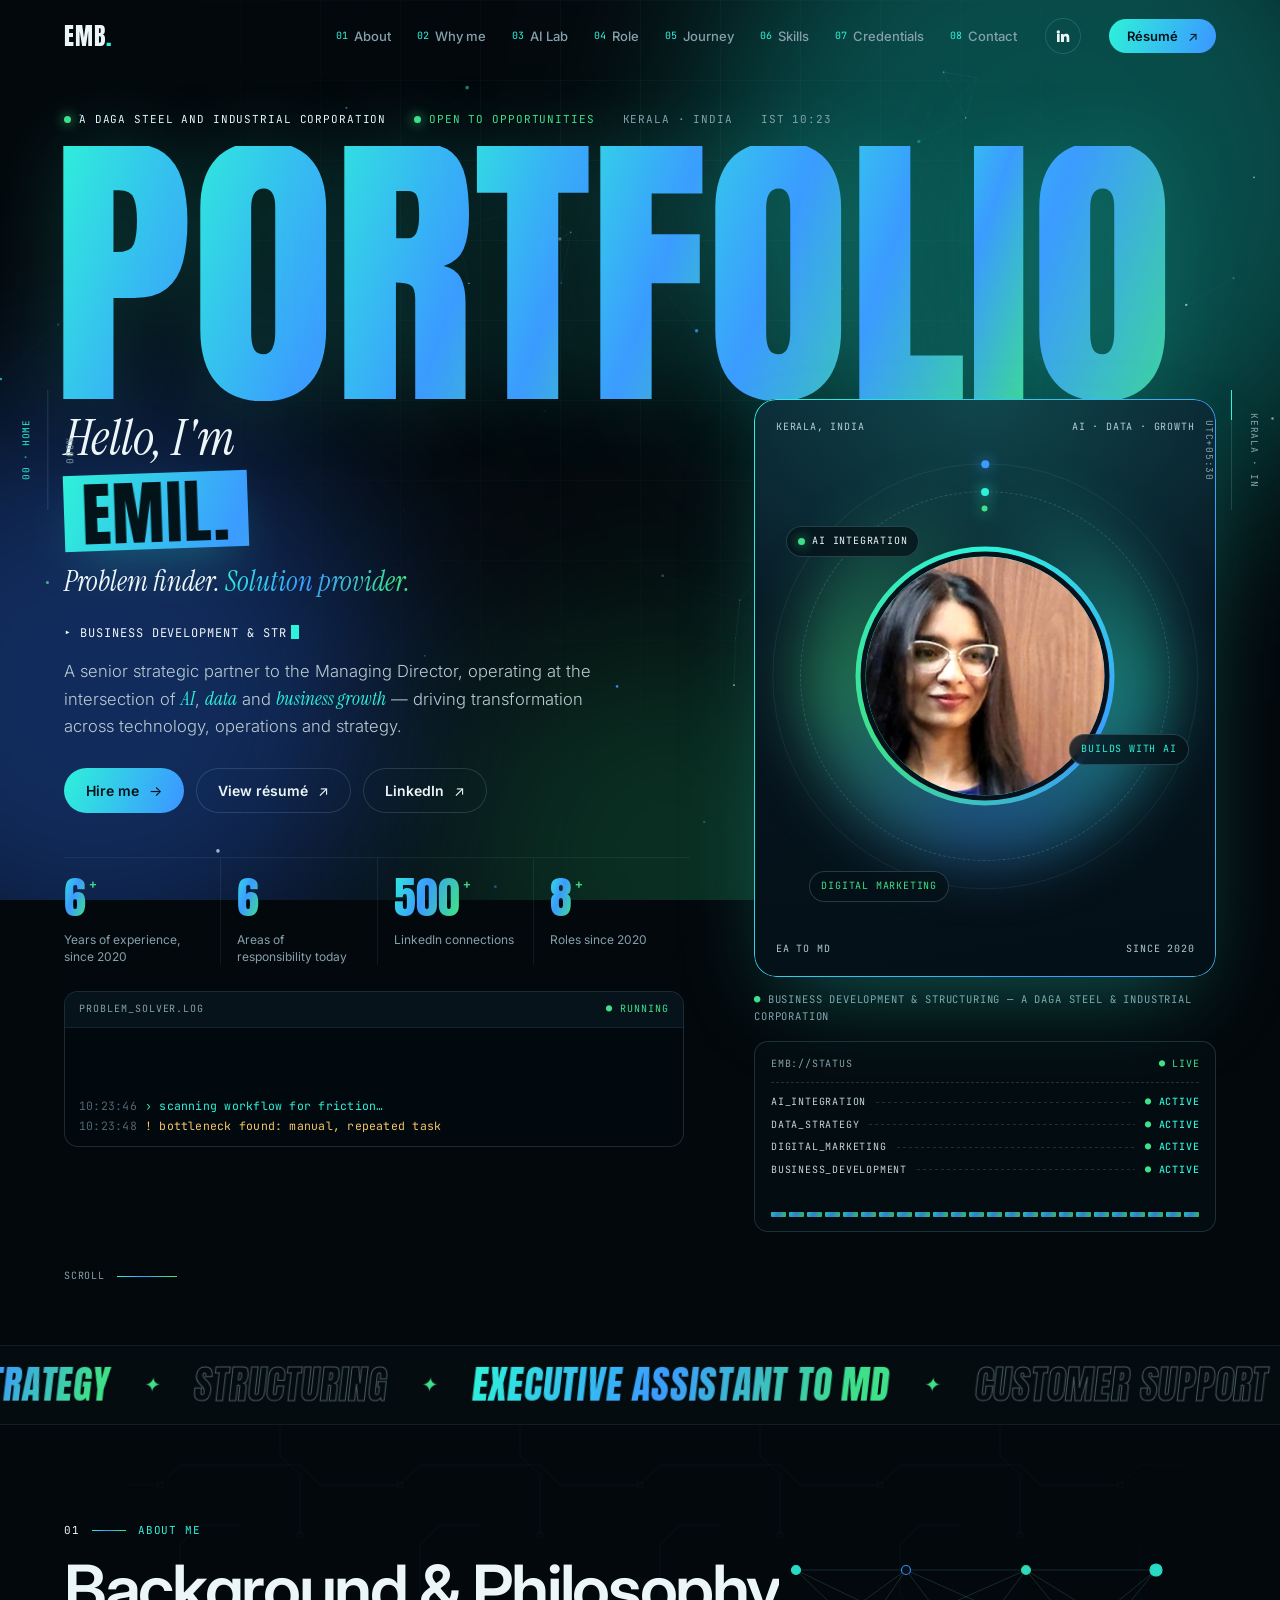
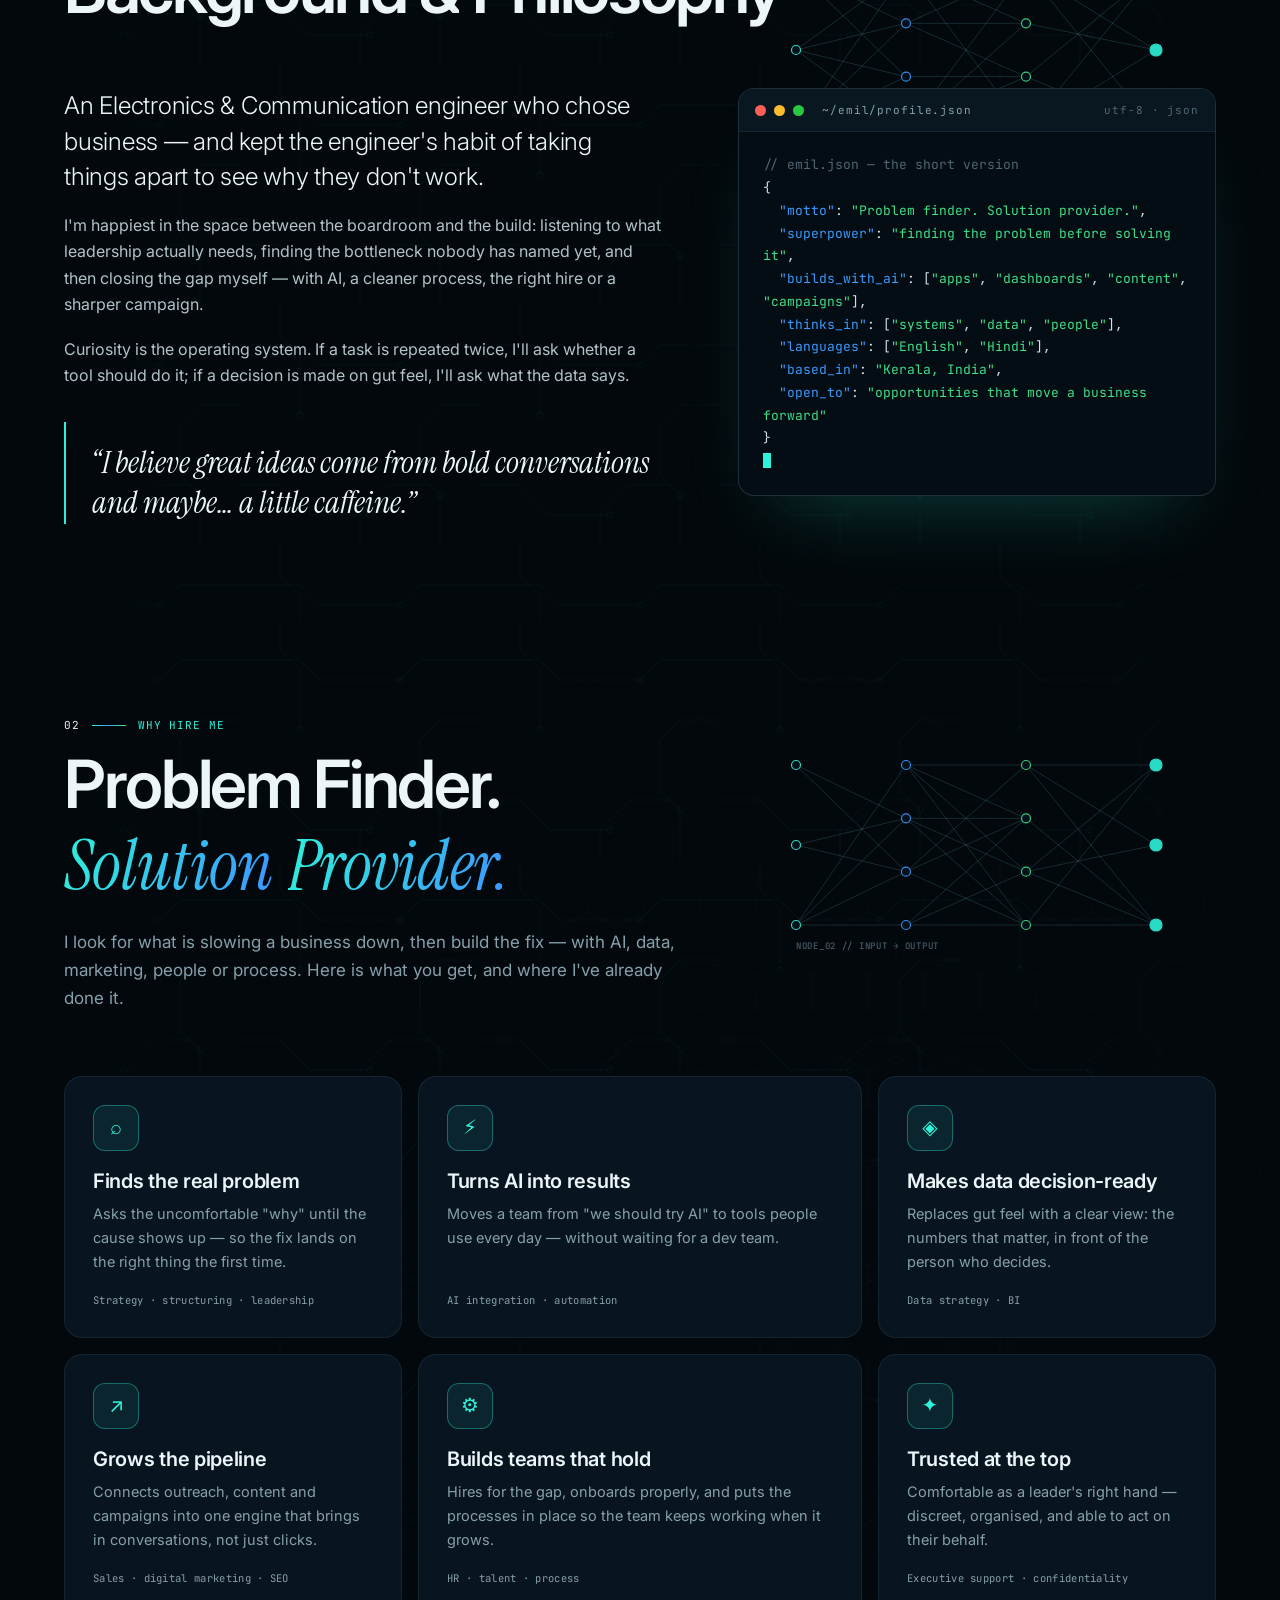
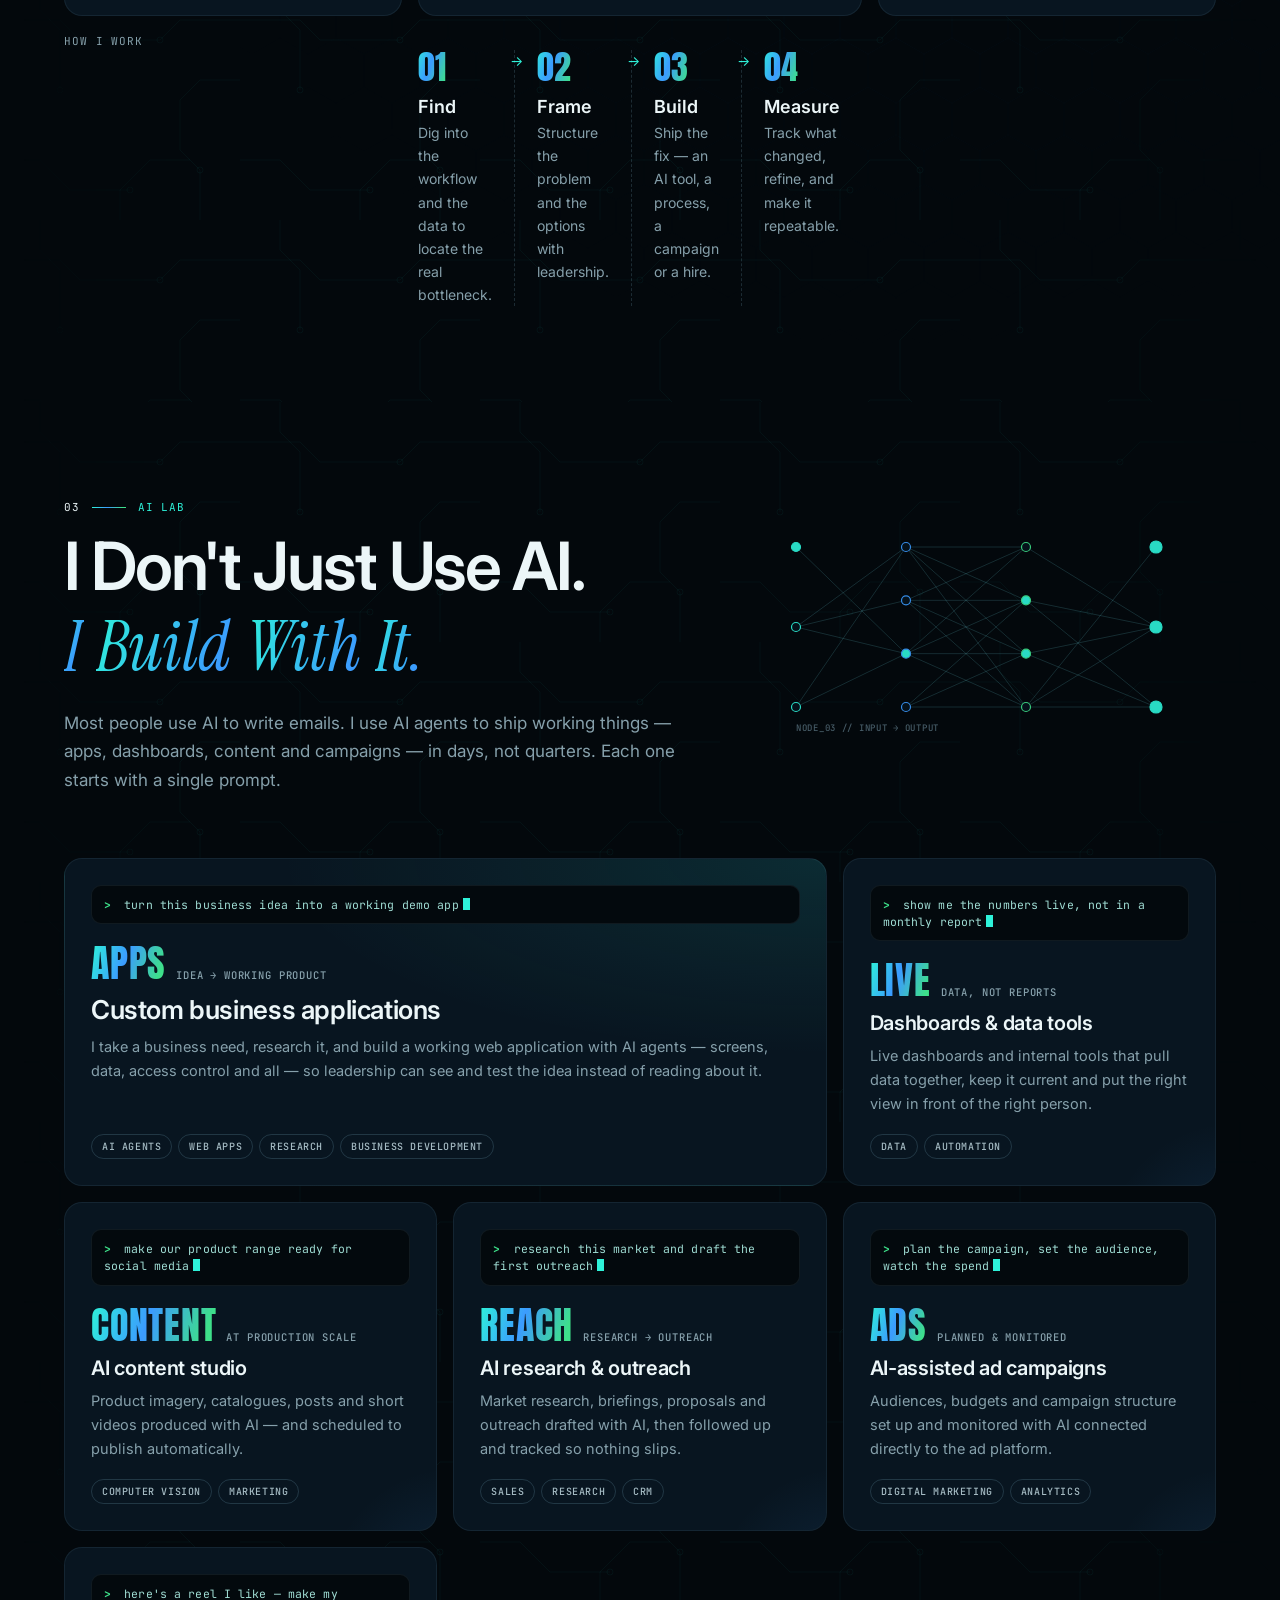
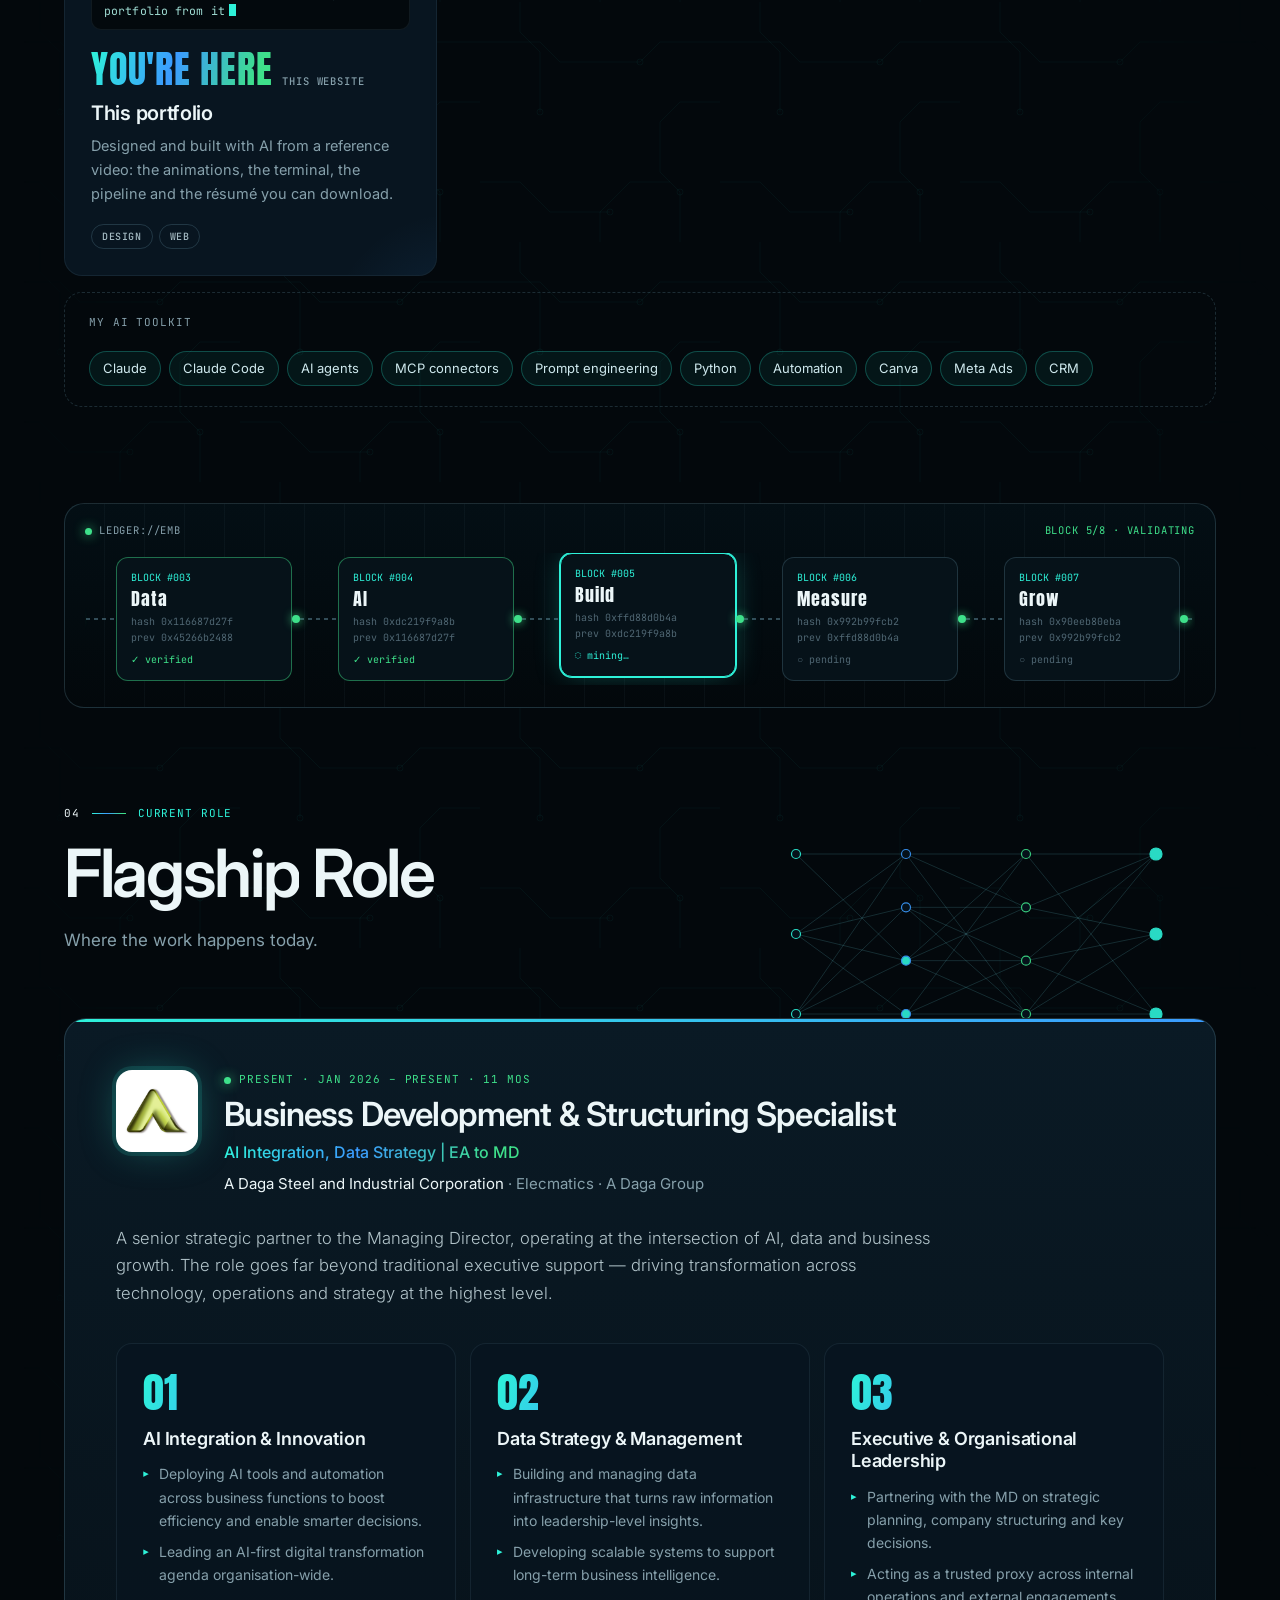
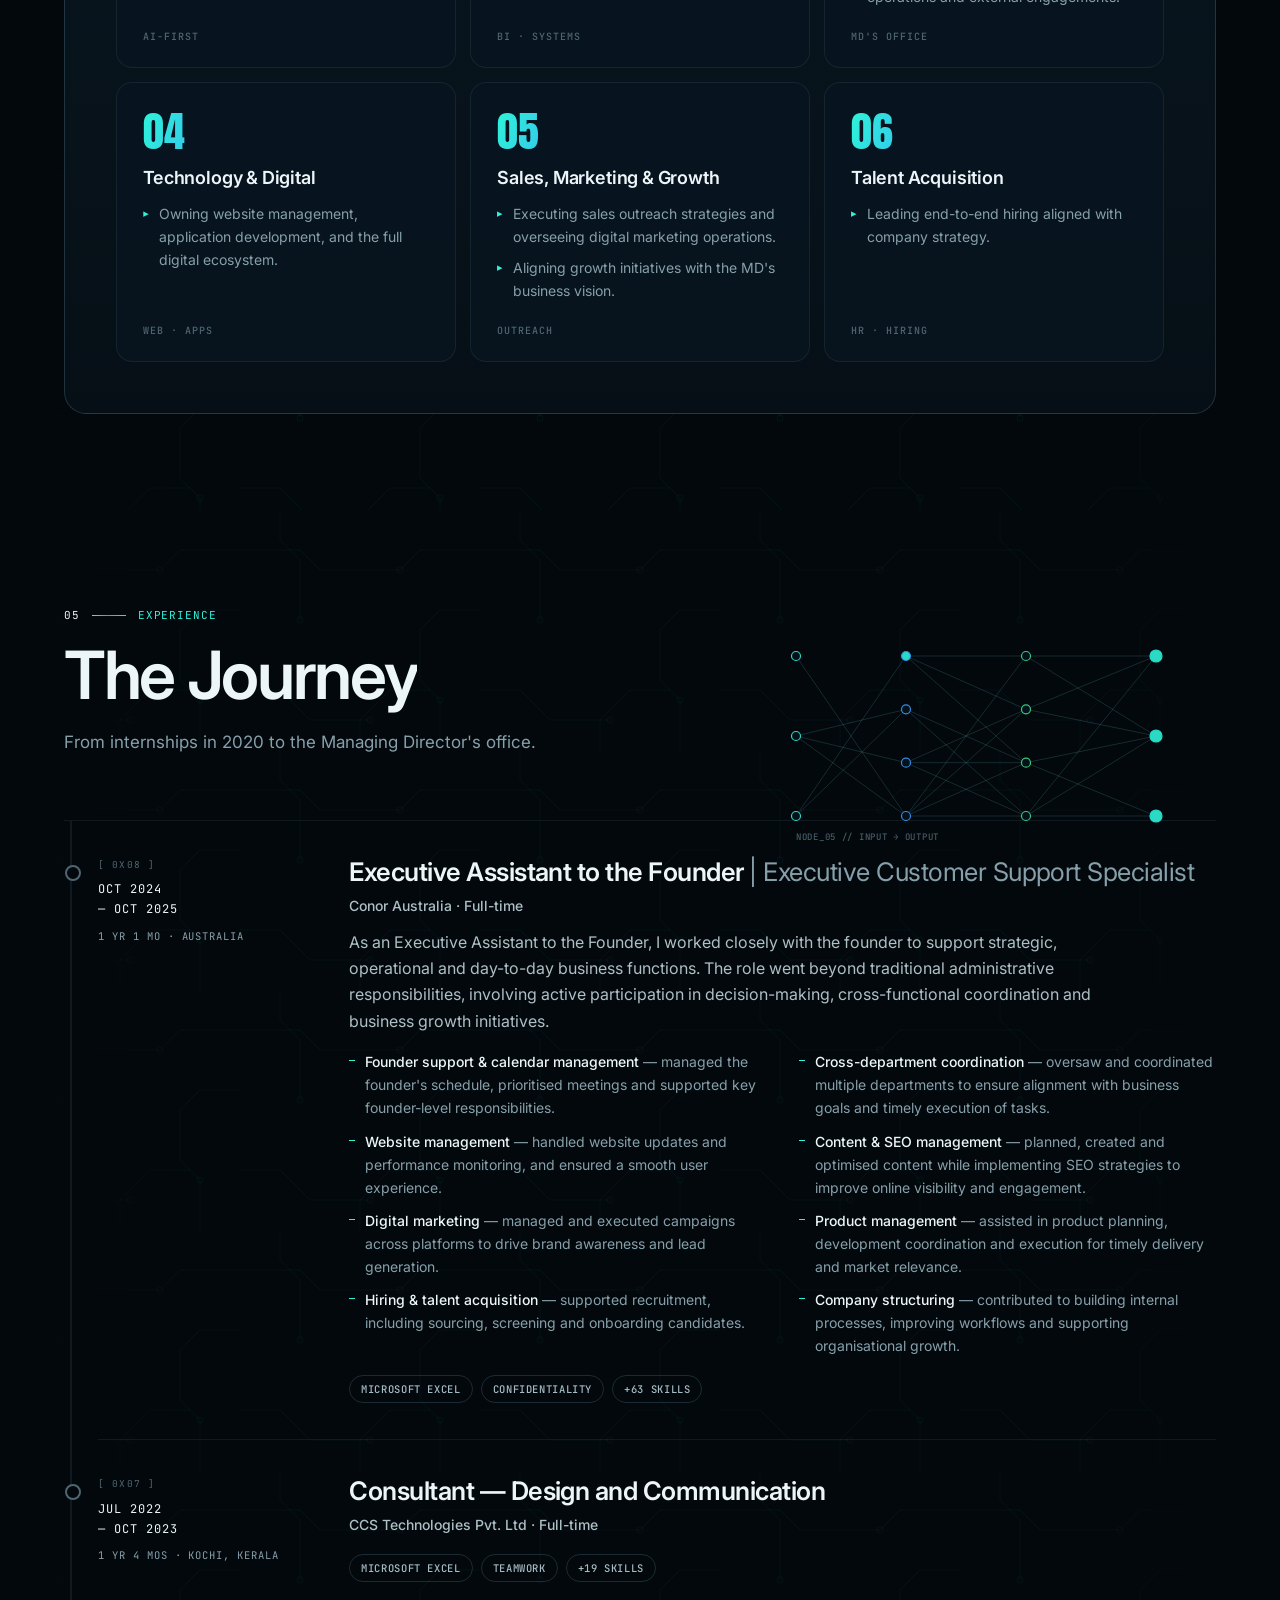
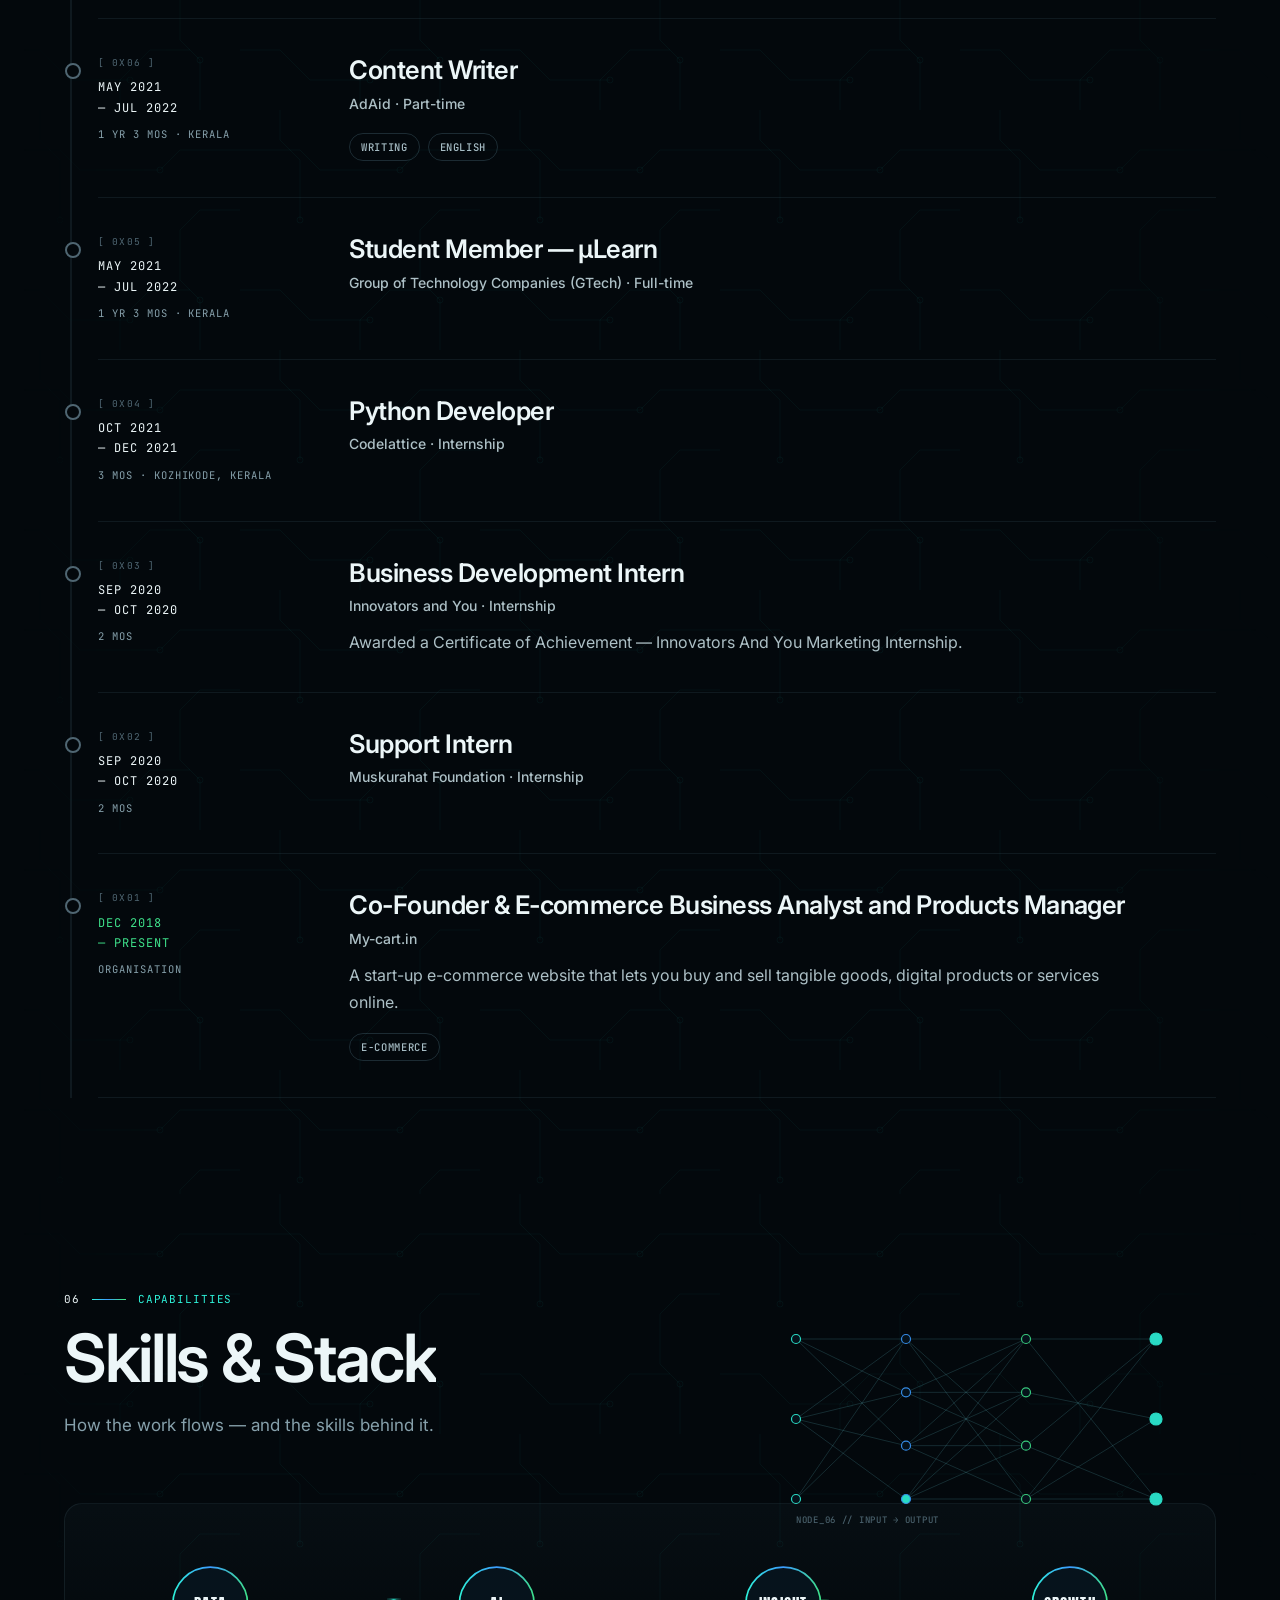
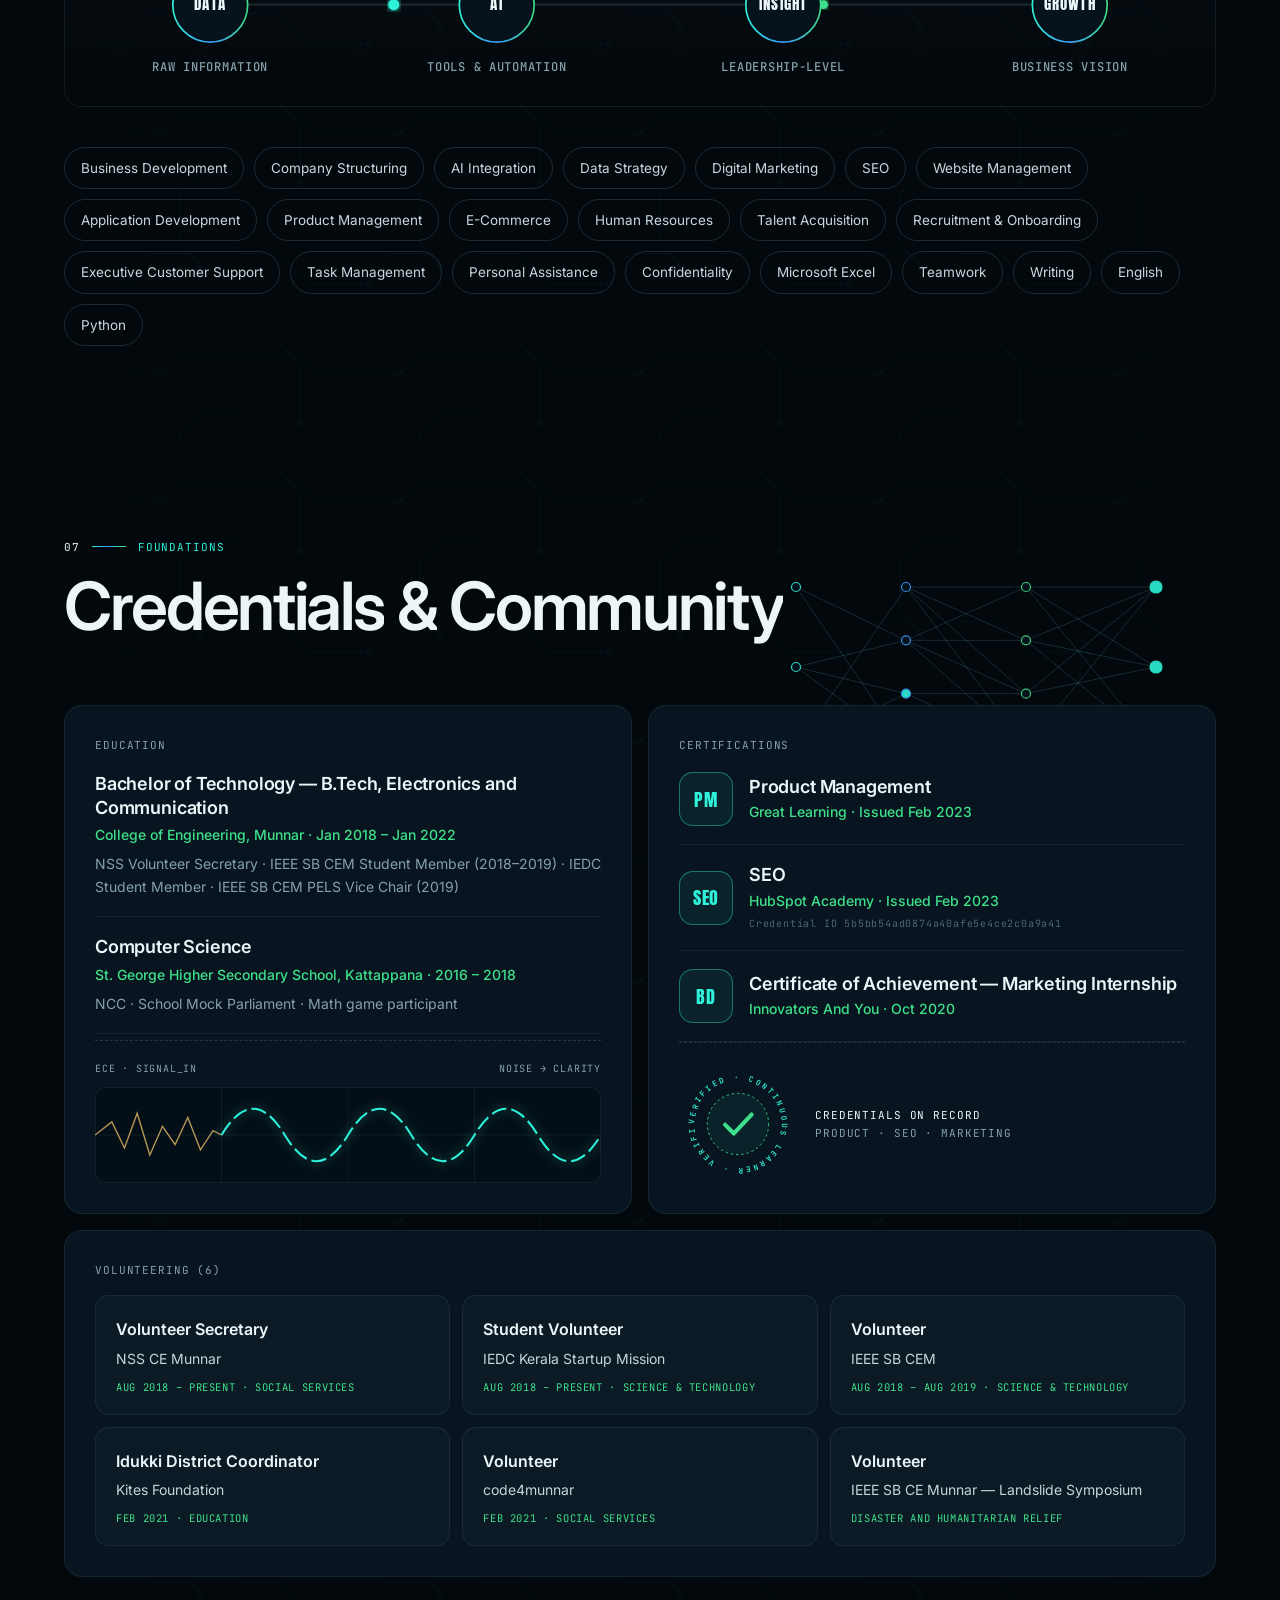
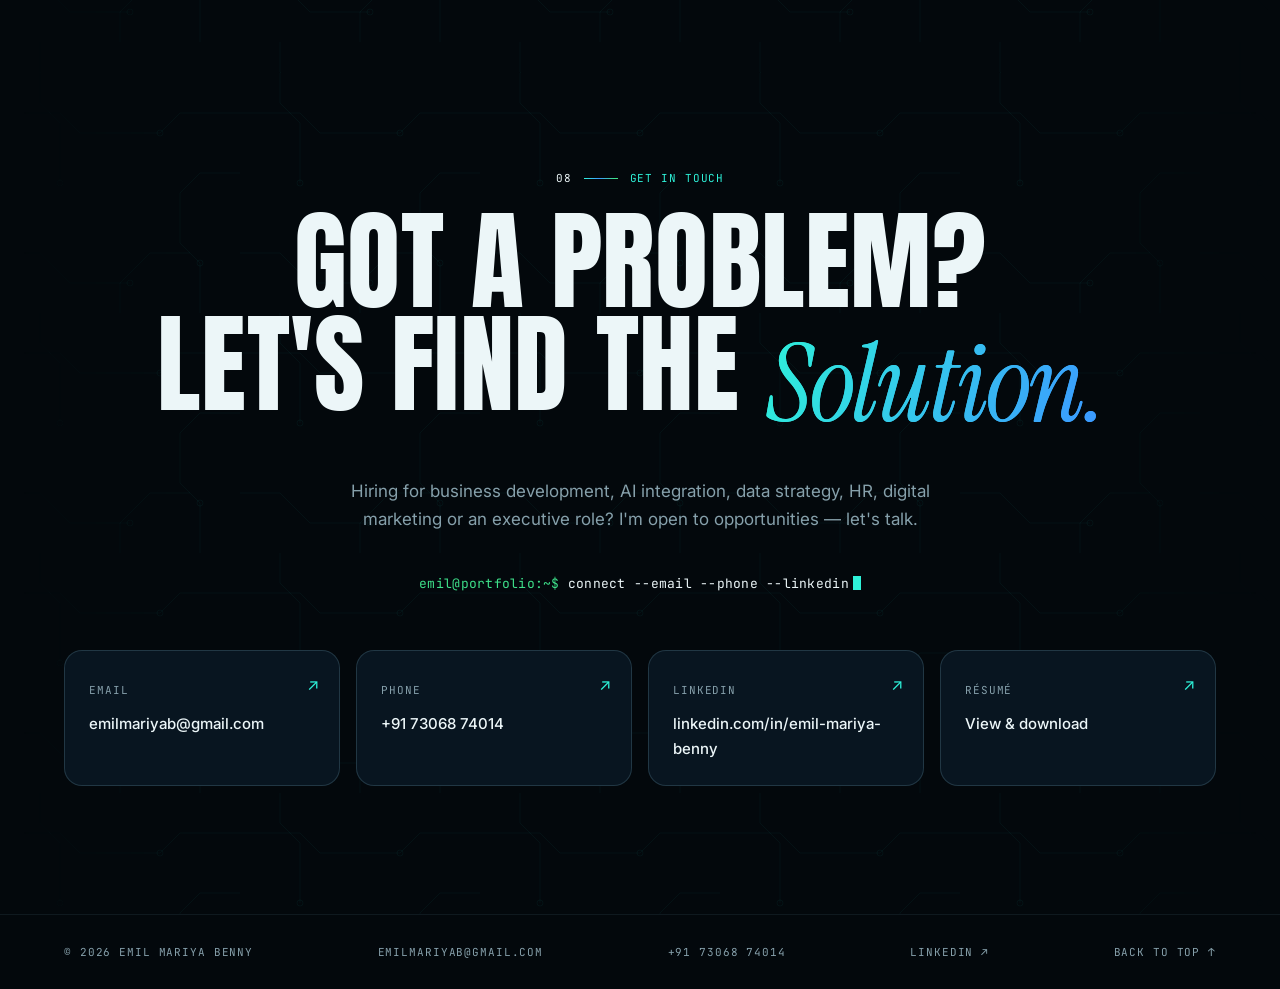
==== commit cd48ccc7: "Résumé QR codes to portfolio and LinkedIn; fill empty layout areas Co-Authored-By: Claude Opus 5.5 <" ====
--- a/index.html
+++ b/index.html
@@ -86,6 +86,10 @@
         <li><strong data-count="500">0</strong><sup>+</sup><span>LinkedIn connections</span></li>
         <li><strong data-count="8">0</strong><sup>+</sup><span>Roles since 2020</span></li>
       </ul>
+      <div class="log mono" aria-hidden="true">
+        <div class="log-bar"><span>problem_solver.log</span><span class="blink">● running</span></div>
+        <div class="log-body" id="log"></div>
+      </div>
     </div>
 
     <figure class="portrait" id="portrait">
@@ -461,6 +465,14 @@
         <p class="t-org">St. George Higher Secondary School, Kattappana · 2016 – 2018</p>
         <p>NCC · School Mock Parliament · Math game participant</p>
       </div>
+      <div class="scope" aria-hidden="true">
+        <div class="scope-head mono"><span>ECE · signal_in</span><span>noise → clarity</span></div>
+        <svg viewBox="0 0 600 110" preserveAspectRatio="none">
+          <path class="grid-l" d="M0 55H600M150 0V110M300 0V110M450 0V110"/>
+          <path class="noise" d="M0 55 L20 40 L35 70 L50 30 L65 78 L80 45 L95 66 L110 35 L125 72 L140 50 L150 55"/>
+          <path class="sig" d="M150 55 C175 15 200 15 225 55 S275 95 300 55 S350 15 375 55 S425 95 450 55 S500 15 525 55 S575 95 600 55"/>
+        </svg>
+      </div>
     </div>
 
     <div class="cred reveal">
@@ -476,6 +488,15 @@
       <div class="cred-item row">
         <span class="badge">BD</span>
         <div><h3>Certificate of Achievement — Marketing Internship</h3><p class="t-org">Innovators And You · Oct 2020</p></div>
+      </div>
+      <div class="seal" aria-hidden="true">
+        <svg viewBox="0 0 200 200">
+          <defs><path id="sealPath" d="M100,100 m-74,0 a74,74 0 1,1 148,0 a74,74 0 1,1 -148,0"/></defs>
+          <g class="seal-ring"><text><textPath href="#sealPath">VERIFIED · CONTINUOUS LEARNER · VERIFIED · ALWAYS LEARNING · </textPath></text></g>
+          <circle cx="100" cy="100" r="52" class="seal-in"/>
+          <path d="M78 101l15 15 30-32" class="seal-tick"/>
+        </svg>
+        <p class="mono">Credentials on record<br><span>Product · SEO · Marketing</span></p>
       </div>
     </div>
 
--- a/css/style.css
+++ b/css/style.css
@@ -195,7 +195,7 @@
 .track i{color:var(--green);font-style:normal;font-size:20px;display:inline-block;animation:spin 6s linear infinite}
 
 /* ---------- sections ---------- */
-.section{padding:clamp(80px,11vw,150px) var(--pad);position:relative}
+.section{padding:clamp(60px,7.5vw,104px) var(--pad);position:relative}
 .sec-head{margin-bottom:clamp(36px,5vw,64px);max-width:900px}
 .eyebrow{display:flex;align-items:center;gap:12px;color:var(--aqua);font-size:11px}
 .eyebrow span{display:inline-flex;align-items:center;gap:12px;color:var(--text)}
@@ -579,3 +579,45 @@
 #why::after{content:"";position:absolute;inset:0;z-index:-1;pointer-events:none;opacity:.55;
   background:url("data:image/svg+xml,%3Csvg xmlns='http://www.w3.org/2000/svg' width='56' height='97' viewBox='0 0 56 97'%3E%3Cpath d='M28 0l28 16v32L28 64 0 48V16zM28 64v33M0 16L-28 0M56 16L84 0' fill='none' stroke='%233b9bff' stroke-opacity='.10'/%3E%3C/svg%3E");
   -webkit-mask-image:radial-gradient(ellipse at 70% 40%,#000,transparent 70%);mask-image:radial-gradient(ellipse at 70% 40%,#000,transparent 70%)}
+
+/* fill: hero live log */
+.log{margin-top:26px;border:1px solid var(--line2);border-radius:14px;background:rgba(3,10,15,.75);backdrop-filter:blur(6px);overflow:hidden;max-width:620px;
+  opacity:0;animation:fade .9s 1.3s forwards}
+.log-bar{display:flex;justify-content:space-between;padding:9px 14px;font-size:10px;color:var(--muted);border-bottom:1px solid var(--line);background:rgba(8,23,32,.8)}
+.log-body{height:118px;padding:10px 14px;font-size:11.5px;line-height:1.75;text-transform:none;letter-spacing:.02em;color:#a9c4cb;overflow:hidden;display:flex;flex-direction:column;justify-content:flex-end}
+.log-body p{white-space:nowrap;overflow:hidden;text-overflow:ellipsis;animation:fade .4s both}
+.log-body .t{color:var(--dim);margin-right:8px}
+.log-body .ok{color:var(--green)}.log-body .warn{color:#f5c76b}.log-body .go{color:var(--aqua)}
+
+/* fill: journey dates follow the reader */
+.t-when{position:sticky;top:110px;align-self:start}
+@media (max-width:900px){.t-when{position:static}}
+
+/* fill: credentials seal */
+.cred-grid{align-items:stretch}
+.cred{display:flex;flex-direction:column}
+.seal{margin-top:auto;padding-top:22px;display:flex;align-items:center;gap:18px;border-top:1px dashed var(--line2)}
+.seal svg{width:118px;height:118px;flex:0 0 auto;overflow:visible}
+.seal-ring{transform-origin:100px 100px;animation:spin 18s linear infinite}
+.seal text{font:600 13px var(--mono);letter-spacing:.28em;fill:var(--aqua)}
+.seal-in{fill:rgba(46,242,217,.06);stroke:url(#pg);stroke:var(--green);stroke-width:1.5;stroke-dasharray:4 5;animation:spin 30s linear infinite reverse;transform-origin:100px 100px}
+.seal-tick{fill:none;stroke:var(--green);stroke-width:7;stroke-linecap:round;stroke-linejoin:round;stroke-dasharray:80;stroke-dashoffset:80}
+.in .seal-tick{animation:draw 1.2s .4s var(--ease) forwards}
+@keyframes draw{to{stroke-dashoffset:0}}
+.seal p{font-size:11px;color:var(--text);line-height:1.7}
+.seal p span{color:var(--muted)}
+
+/* fill: education signal scope */
+.scope{margin-top:auto;padding-top:20px;border-top:1px dashed var(--line2)}
+.scope-head{display:flex;justify-content:space-between;font-size:10px;color:var(--muted);margin-bottom:10px}
+.scope svg{width:100%;height:96px;display:block;border-radius:10px;background:rgba(3,10,15,.6);box-shadow:inset 0 0 0 1px var(--line)}
+.scope .grid-l{stroke:rgba(160,230,255,.08);stroke-width:1;fill:none}
+.scope .noise{stroke:#f5c76b;stroke-width:1.6;fill:none;opacity:.75}
+.scope .sig{stroke:var(--aqua);stroke-width:2.4;fill:none;filter:drop-shadow(0 0 6px rgba(46,242,217,.6));stroke-dasharray:18 6;animation:sigflow 1.2s linear infinite}
+@keyframes sigflow{to{stroke-dashoffset:-24}}
+.scope .noise{animation:jitter .18s steps(2) infinite}
+@keyframes jitter{50%{transform:translateY(2px)}}
+.scope svg{overflow:hidden}
+/* keep the decorative net graphics behind content */
+.net{z-index:0}
+.sec-head,.cred,.why-card,.lab-card,.flag,.pipe,.term,.timeline,.chain,.skill-cloud,.toolkit,.process,.about-text,.contact-grid{position:relative;z-index:1}
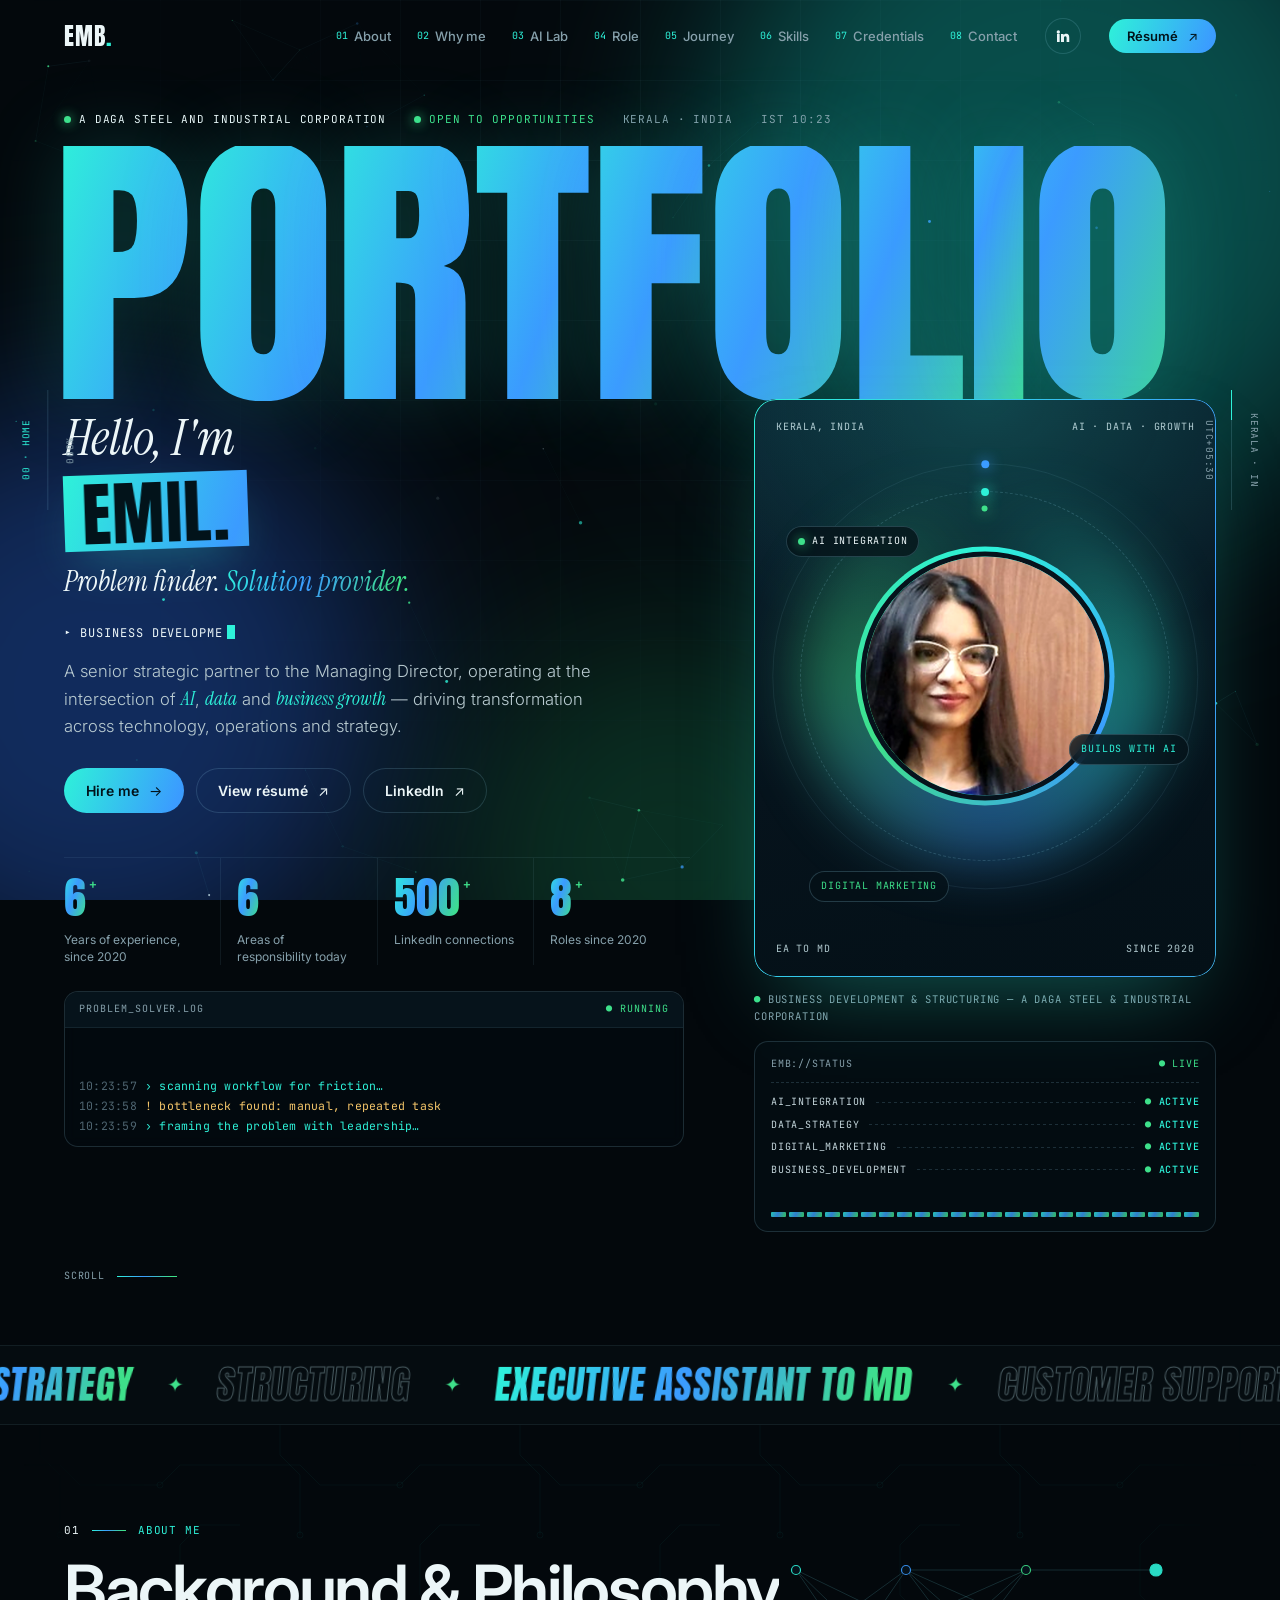
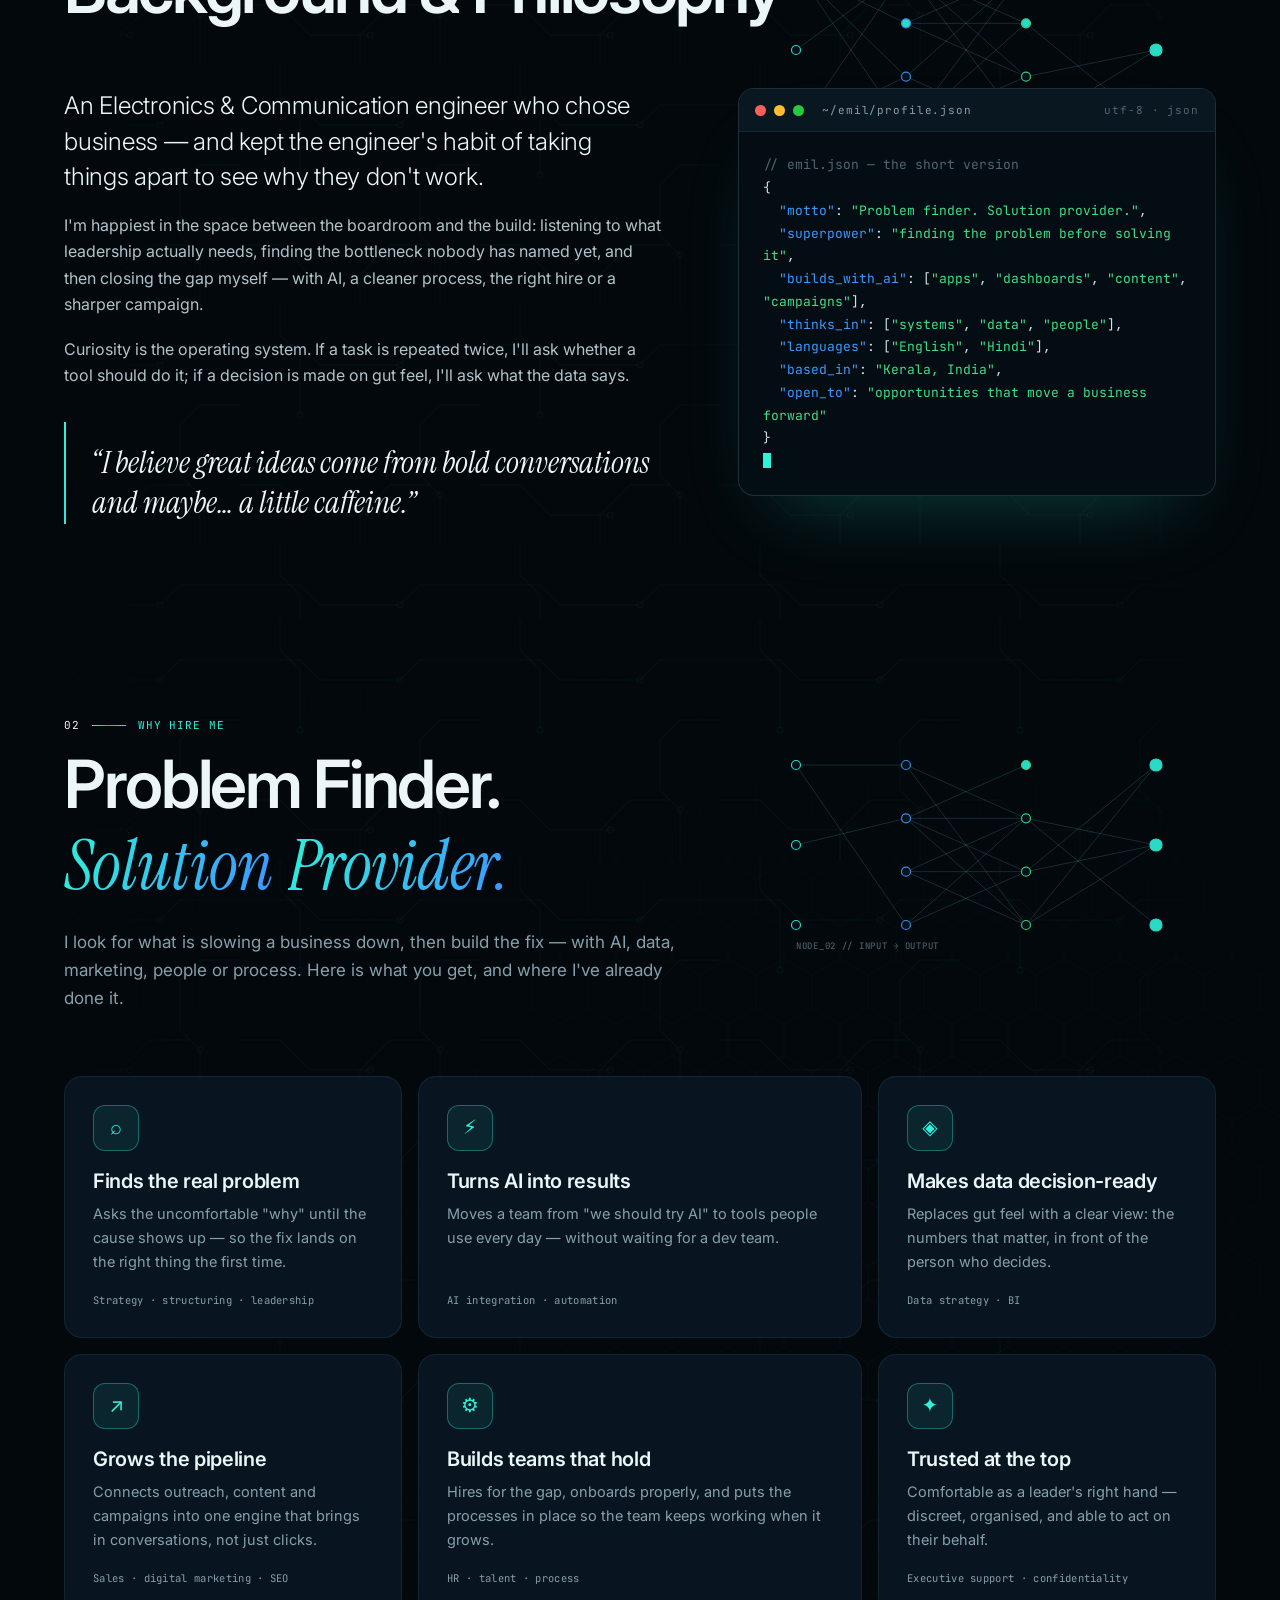
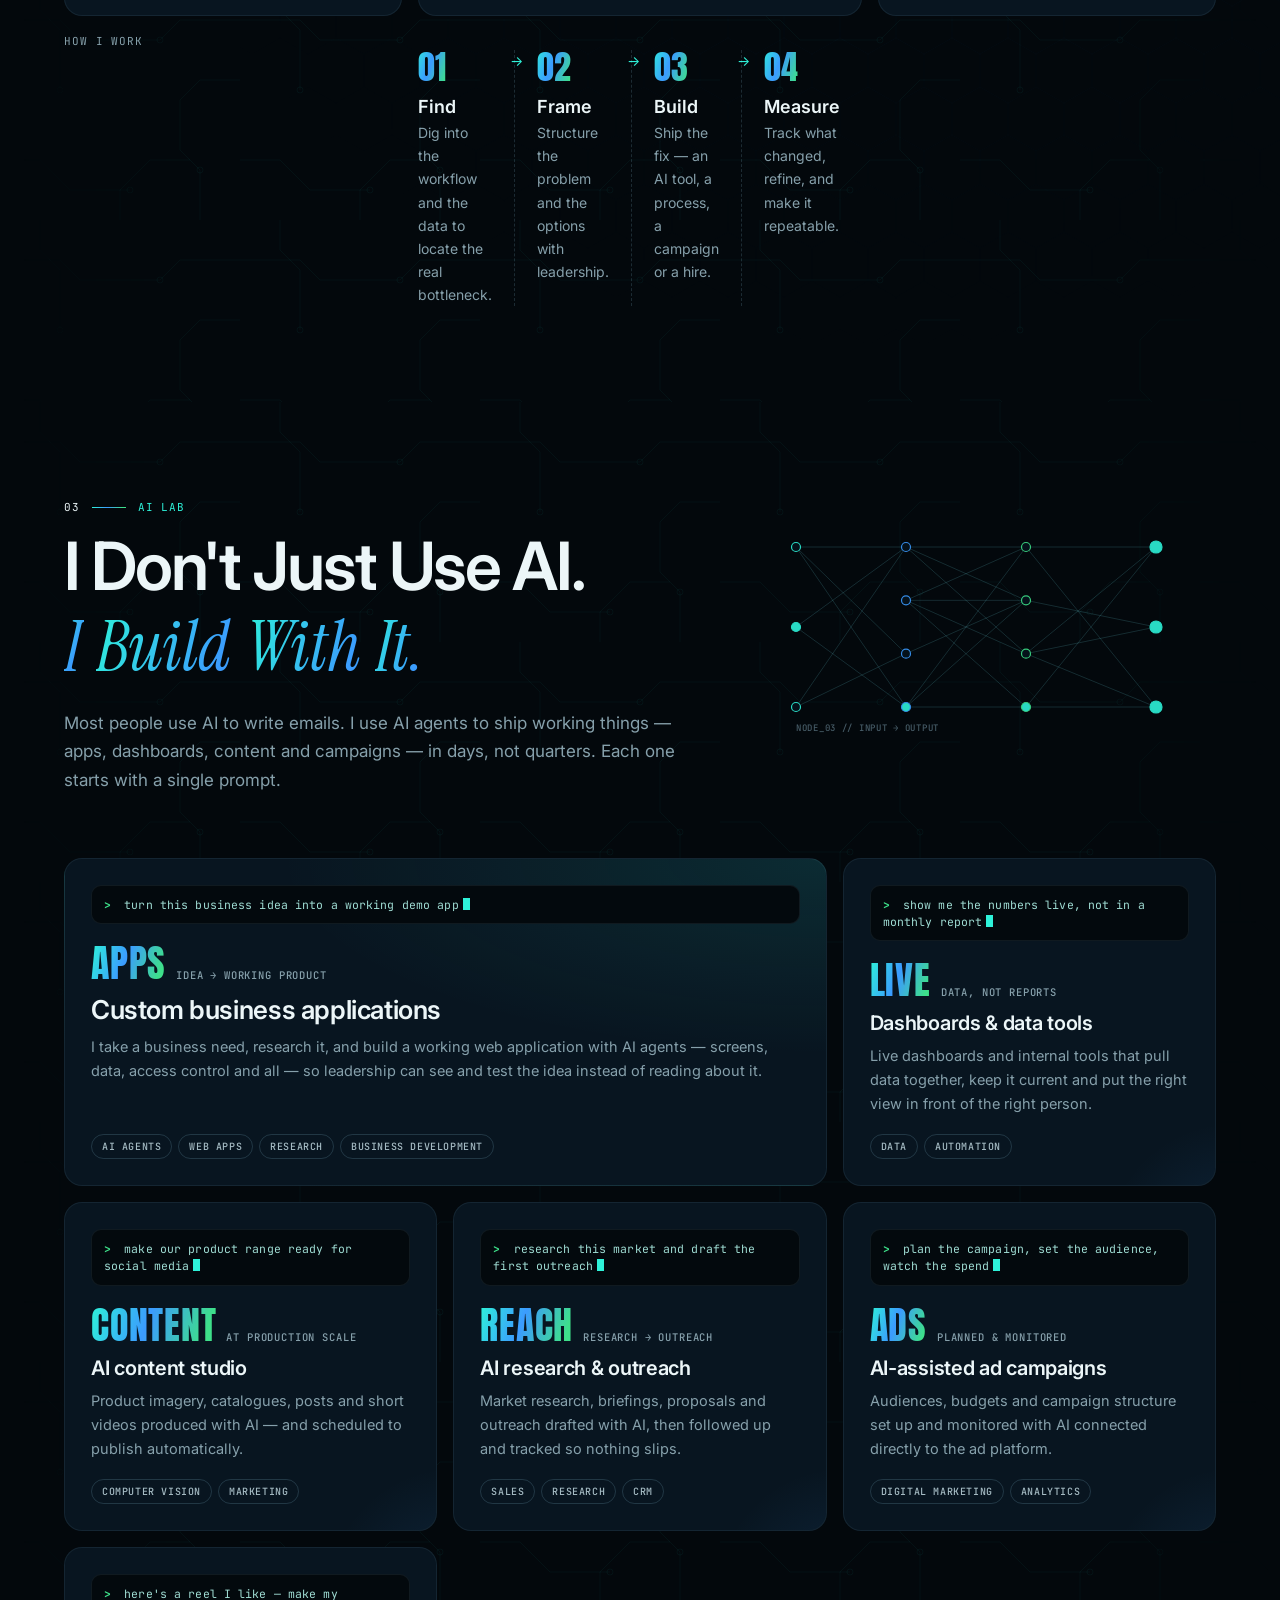
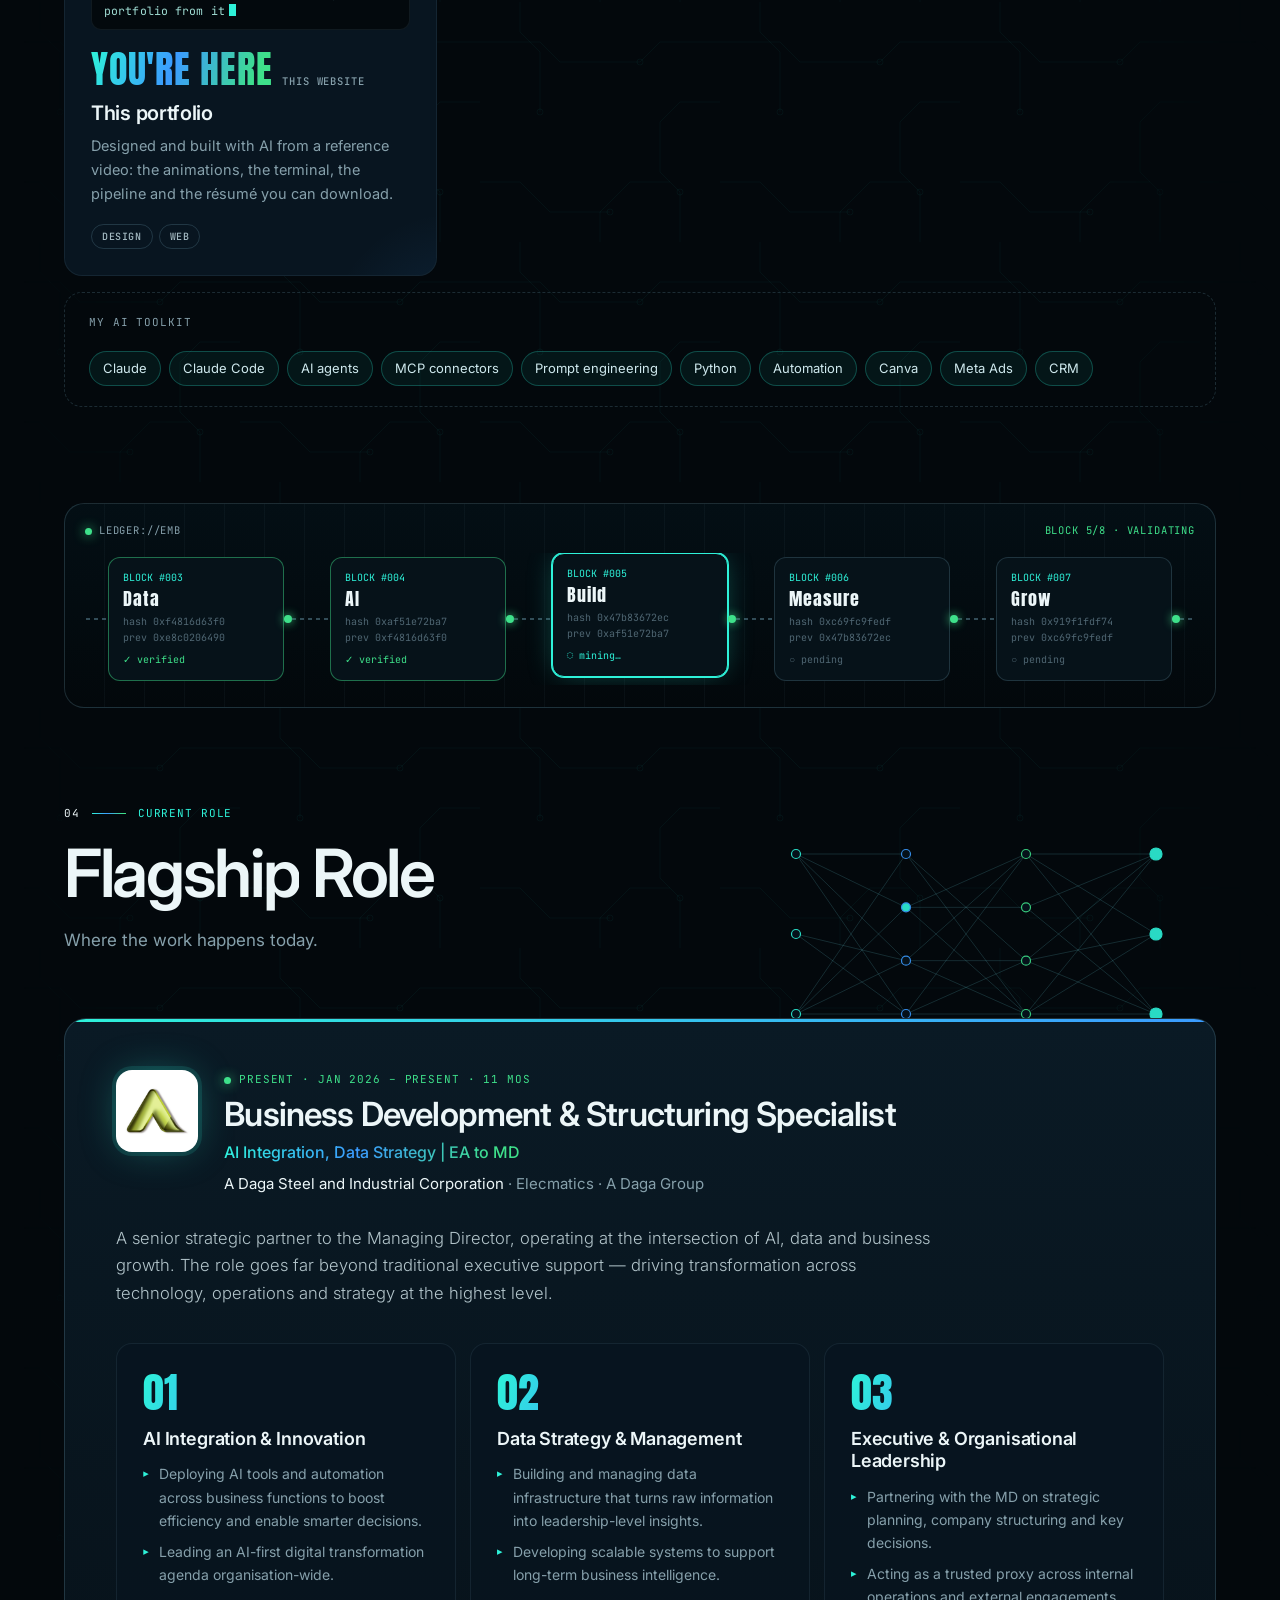
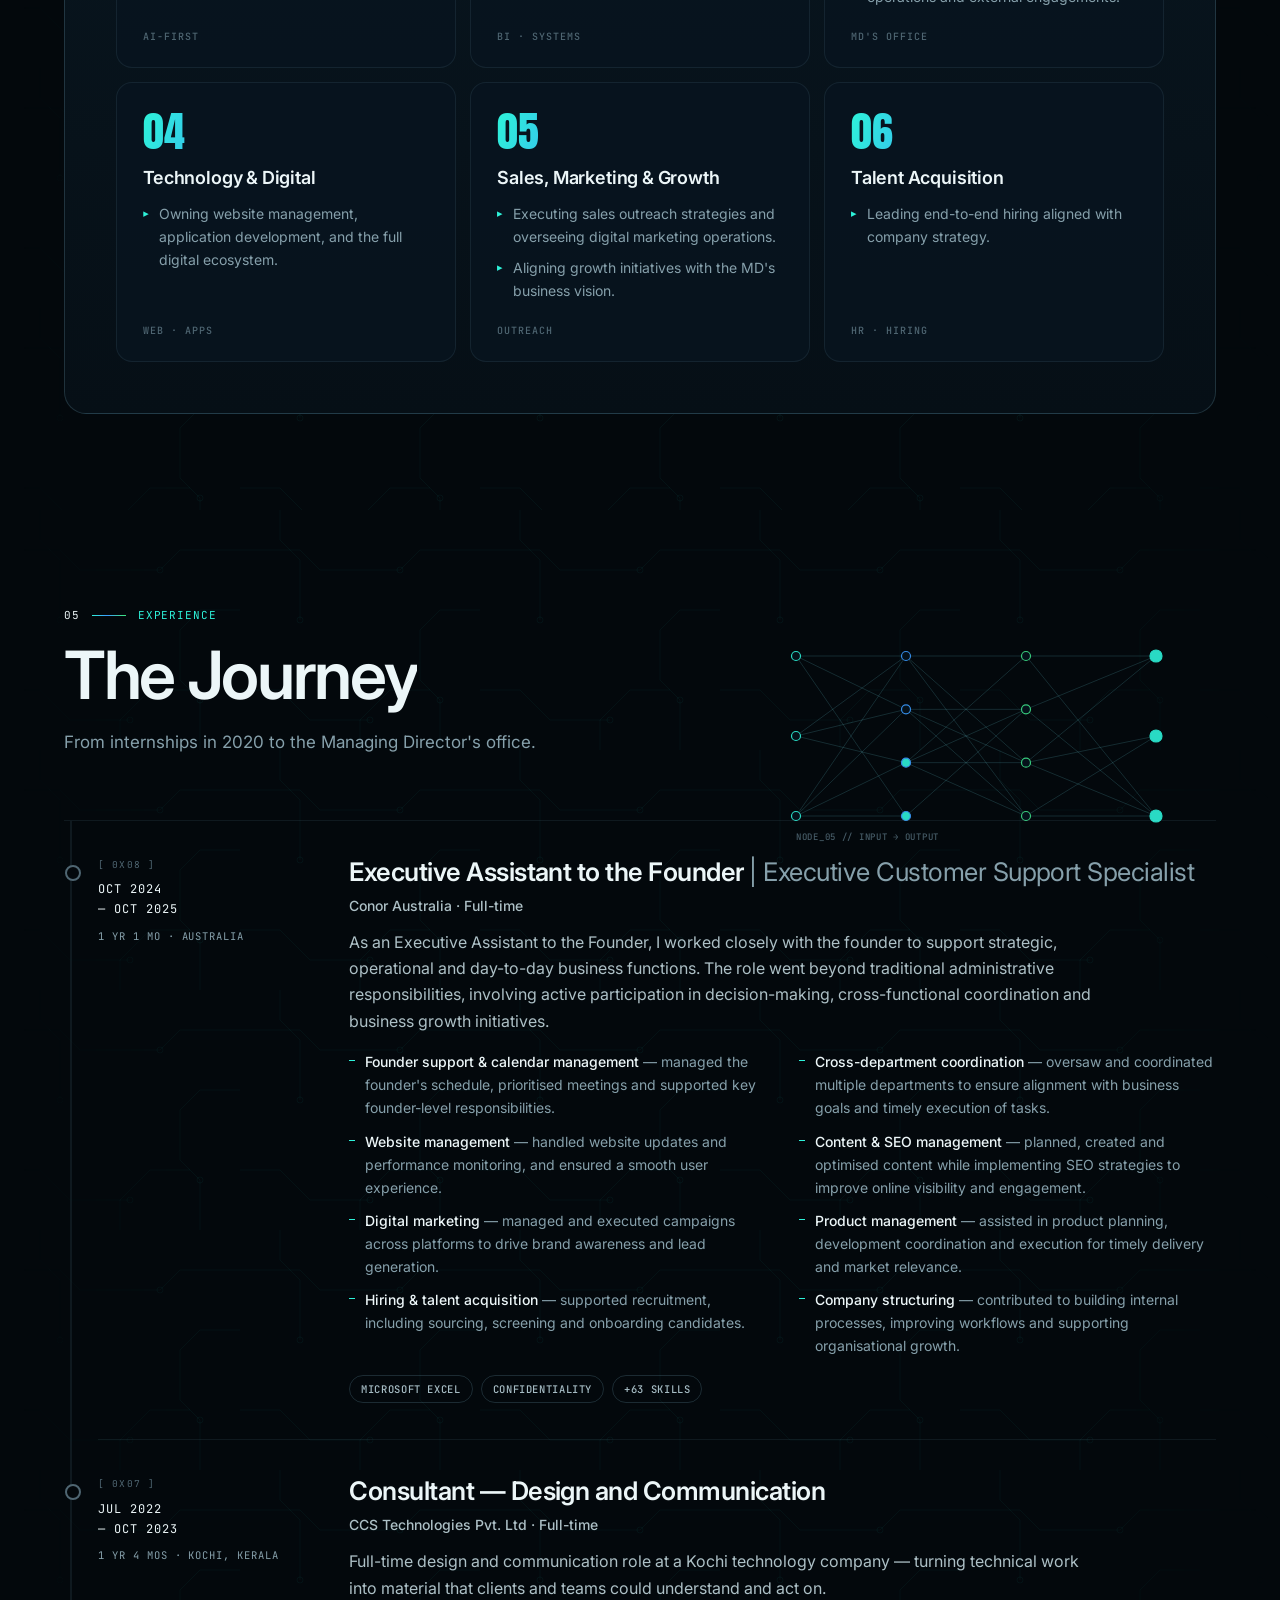
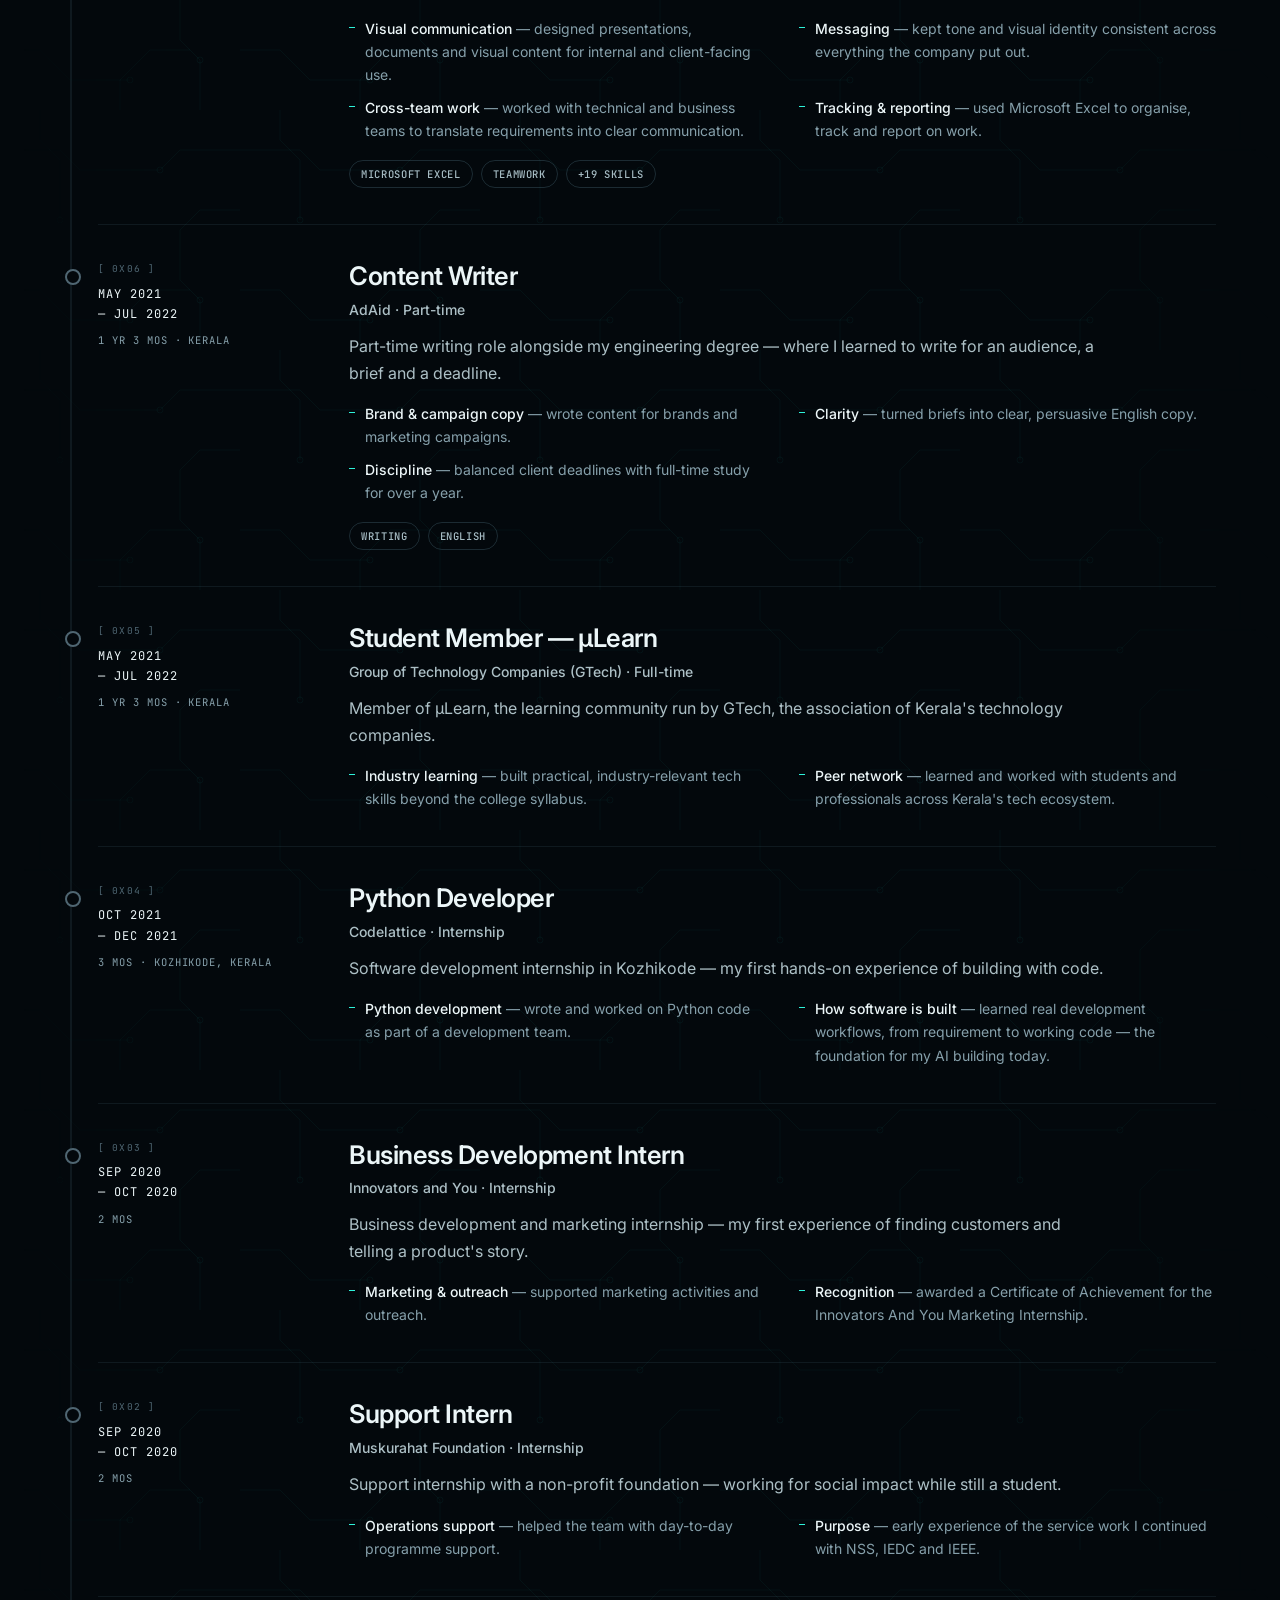
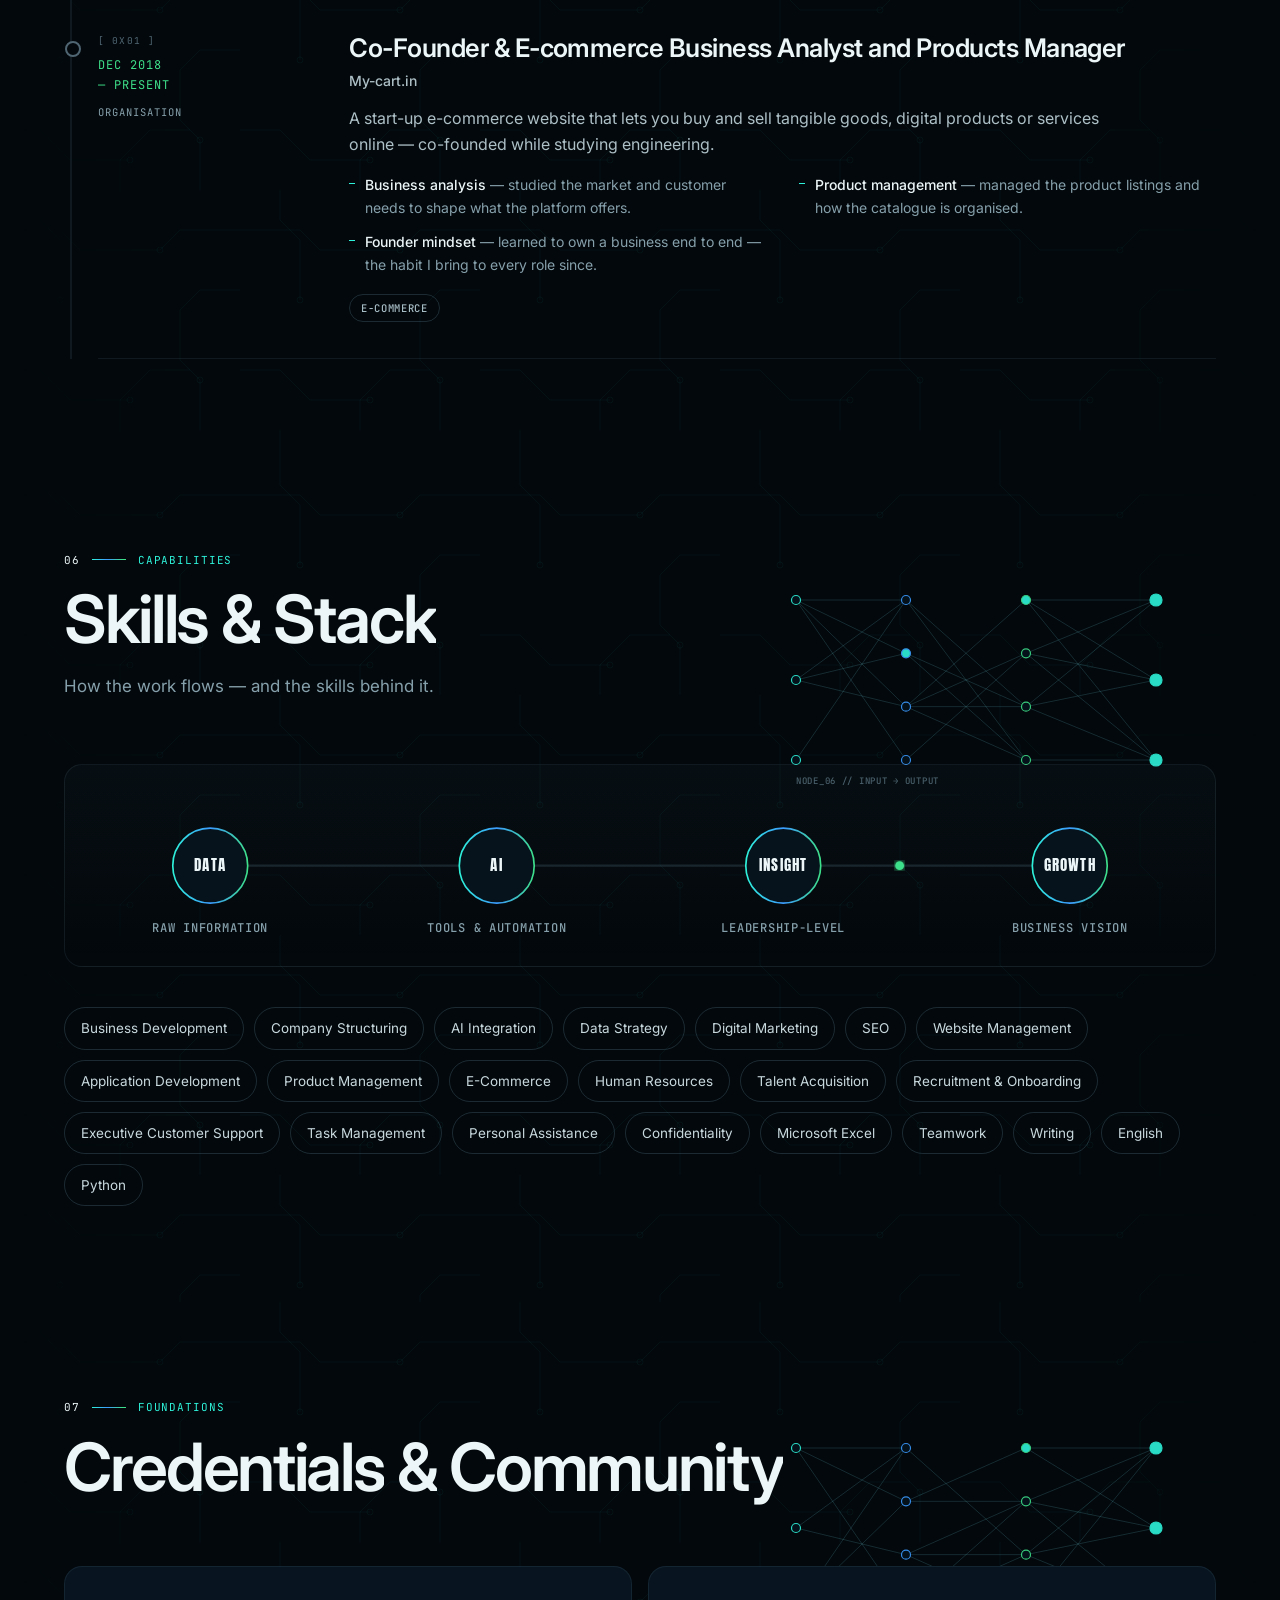
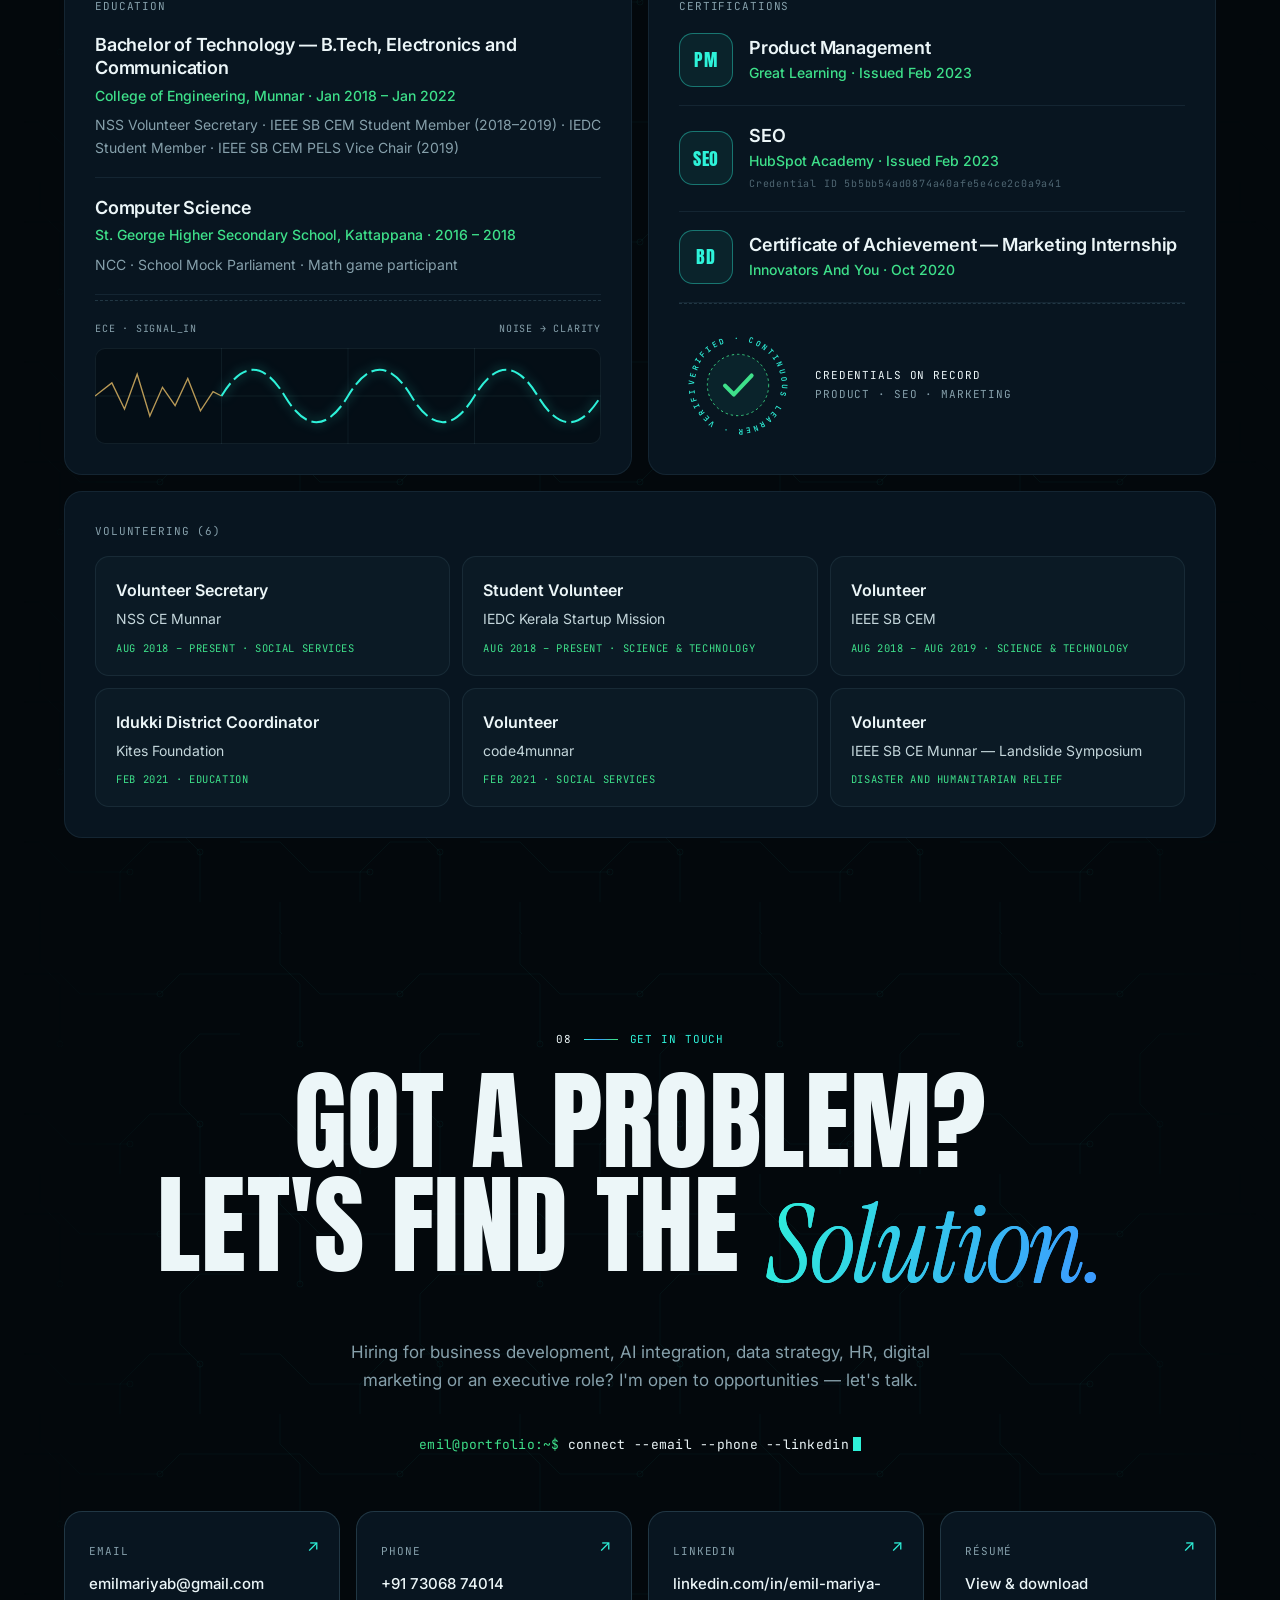
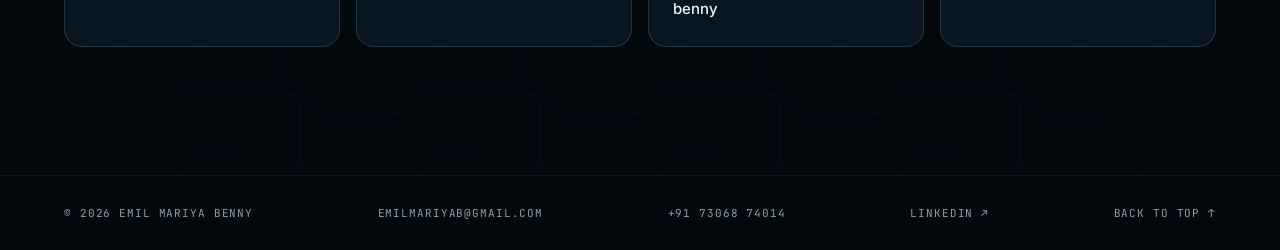
==== commit a7269985: "Elaborate earlier roles in the Journey section Co-Authored-By: Claude Opus 5.5 <noreply@anthropic.co" ====
--- a/index.html
+++ b/index.html
@@ -357,6 +357,13 @@
       <div class="t-body">
         <h3>Consultant — Design and Communication</h3>
         <p class="t-org">CCS Technologies Pvt. Ltd · Full-time</p>
+        <p>Full-time design and communication role at a Kochi technology company — turning technical work into material that clients and teams could understand and act on.</p>
+        <ul class="t-list">
+          <li><b>Visual communication</b> — designed presentations, documents and visual content for internal and client-facing use.</li>
+          <li><b>Messaging</b> — kept tone and visual identity consistent across everything the company put out.</li>
+          <li><b>Cross-team work</b> — worked with technical and business teams to translate requirements into clear communication.</li>
+          <li><b>Tracking &amp; reporting</b> — used Microsoft Excel to organise, track and report on work.</li>
+        </ul>
         <p class="tags"><span>Microsoft Excel</span><span>Teamwork</span><span>+19 skills</span></p>
       </div>
     </article>
@@ -366,6 +373,12 @@
       <div class="t-body">
         <h3>Content Writer</h3>
         <p class="t-org">AdAid · Part-time</p>
+        <p>Part-time writing role alongside my engineering degree — where I learned to write for an audience, a brief and a deadline.</p>
+        <ul class="t-list">
+          <li><b>Brand &amp; campaign copy</b> — wrote content for brands and marketing campaigns.</li>
+          <li><b>Clarity</b> — turned briefs into clear, persuasive English copy.</li>
+          <li><b>Discipline</b> — balanced client deadlines with full-time study for over a year.</li>
+        </ul>
         <p class="tags"><span>Writing</span><span>English</span></p>
       </div>
     </article>
@@ -375,6 +388,11 @@
       <div class="t-body">
         <h3>Student Member — μLearn</h3>
         <p class="t-org">Group of Technology Companies (GTech) · Full-time</p>
+        <p>Member of μLearn, the learning community run by GTech, the association of Kerala's technology companies.</p>
+        <ul class="t-list">
+          <li><b>Industry learning</b> — built practical, industry-relevant tech skills beyond the college syllabus.</li>
+          <li><b>Peer network</b> — learned and worked with students and professionals across Kerala's tech ecosystem.</li>
+        </ul>
       </div>
     </article>
 
@@ -383,6 +401,11 @@
       <div class="t-body">
         <h3>Python Developer</h3>
         <p class="t-org">Codelattice · Internship</p>
+        <p>Software development internship in Kozhikode — my first hands-on experience of building with code.</p>
+        <ul class="t-list">
+          <li><b>Python development</b> — wrote and worked on Python code as part of a development team.</li>
+          <li><b>How software is built</b> — learned real development workflows, from requirement to working code — the foundation for my AI building today.</li>
+        </ul>
       </div>
     </article>
 
@@ -391,7 +414,11 @@
       <div class="t-body">
         <h3>Business Development Intern</h3>
         <p class="t-org">Innovators and You · Internship</p>
-        <p>Awarded a Certificate of Achievement — Innovators And You Marketing Internship.</p>
+                <p>Business development and marketing internship — my first experience of finding customers and telling a product's story.</p>
+        <ul class="t-list">
+          <li><b>Marketing &amp; outreach</b> — supported marketing activities and outreach.</li>
+          <li><b>Recognition</b> — awarded a Certificate of Achievement for the Innovators And You Marketing Internship.</li>
+        </ul>
       </div>
     </article>
 
@@ -400,6 +427,11 @@
       <div class="t-body">
         <h3>Support Intern</h3>
         <p class="t-org">Muskurahat Foundation · Internship</p>
+        <p>Support internship with a non-profit foundation — working for social impact while still a student.</p>
+        <ul class="t-list">
+          <li><b>Operations support</b> — helped the team with day-to-day programme support.</li>
+          <li><b>Purpose</b> — early experience of the service work I continued with NSS, IEDC and IEEE.</li>
+        </ul>
       </div>
     </article>
 
@@ -408,7 +440,12 @@
       <div class="t-body">
         <h3>Co-Founder &amp; E-commerce Business Analyst and Products Manager</h3>
         <p class="t-org">My-cart.in</p>
-        <p>A start-up e-commerce website that lets you buy and sell tangible goods, digital products or services online.</p>
+                <p>A start-up e-commerce website that lets you buy and sell tangible goods, digital products or services online — co-founded while studying engineering.</p>
+        <ul class="t-list">
+          <li><b>Business analysis</b> — studied the market and customer needs to shape what the platform offers.</li>
+          <li><b>Product management</b> — managed the product listings and how the catalogue is organised.</li>
+          <li><b>Founder mindset</b> — learned to own a business end to end — the habit I bring to every role since.</li>
+        </ul>
         <p class="tags"><span>E-Commerce</span></p>
       </div>
     </article>
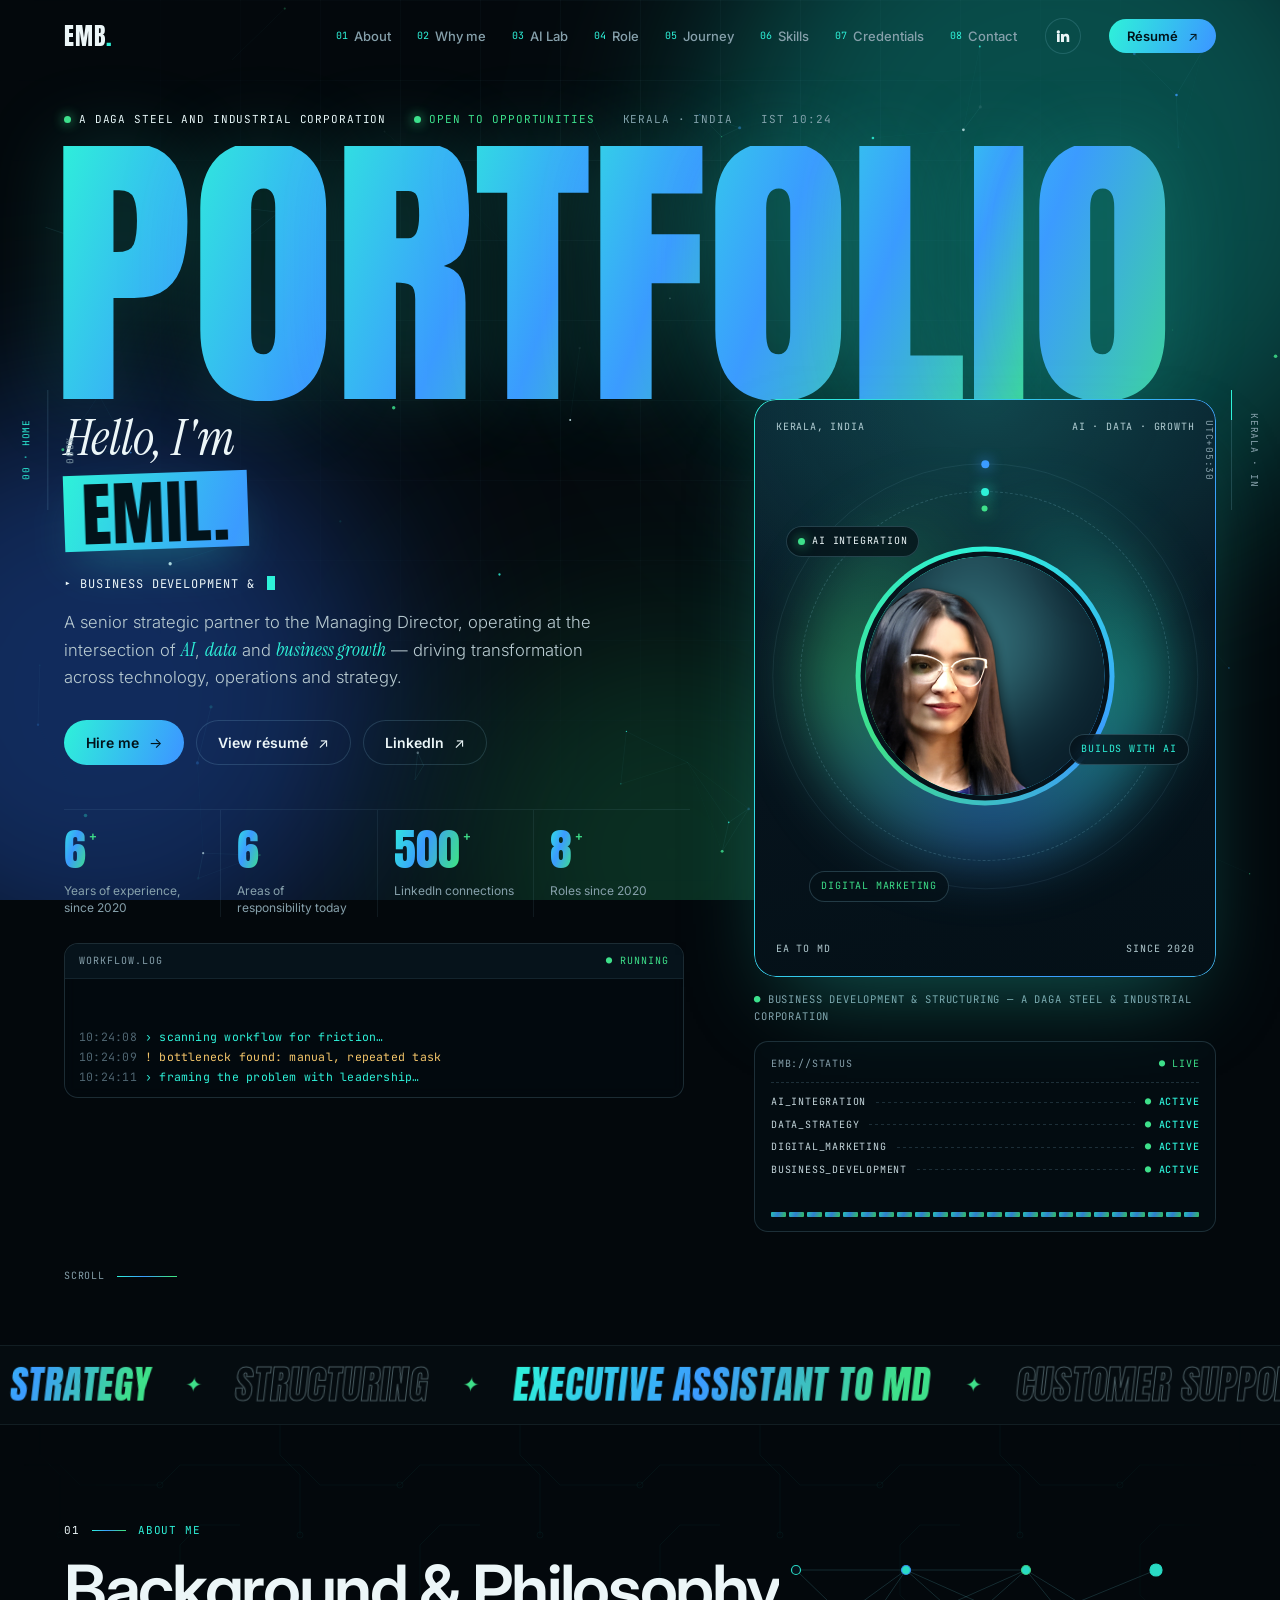
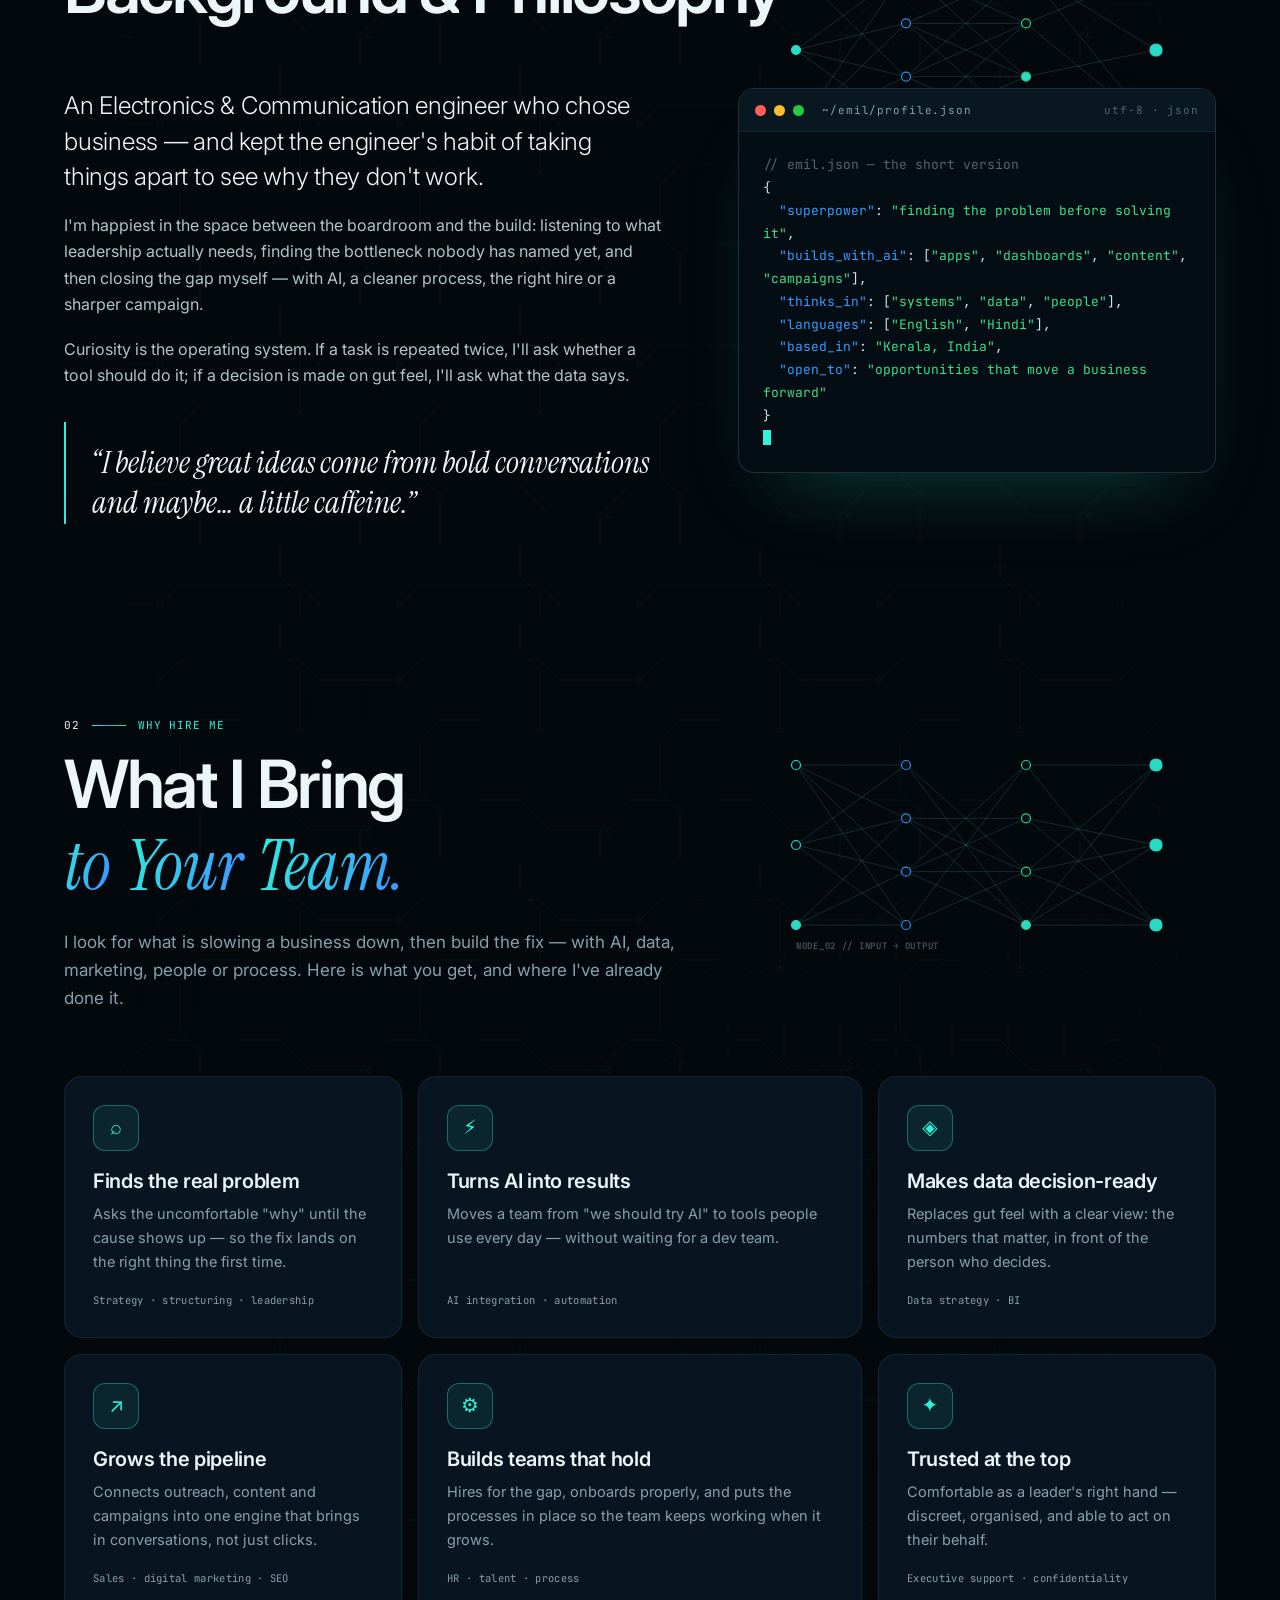
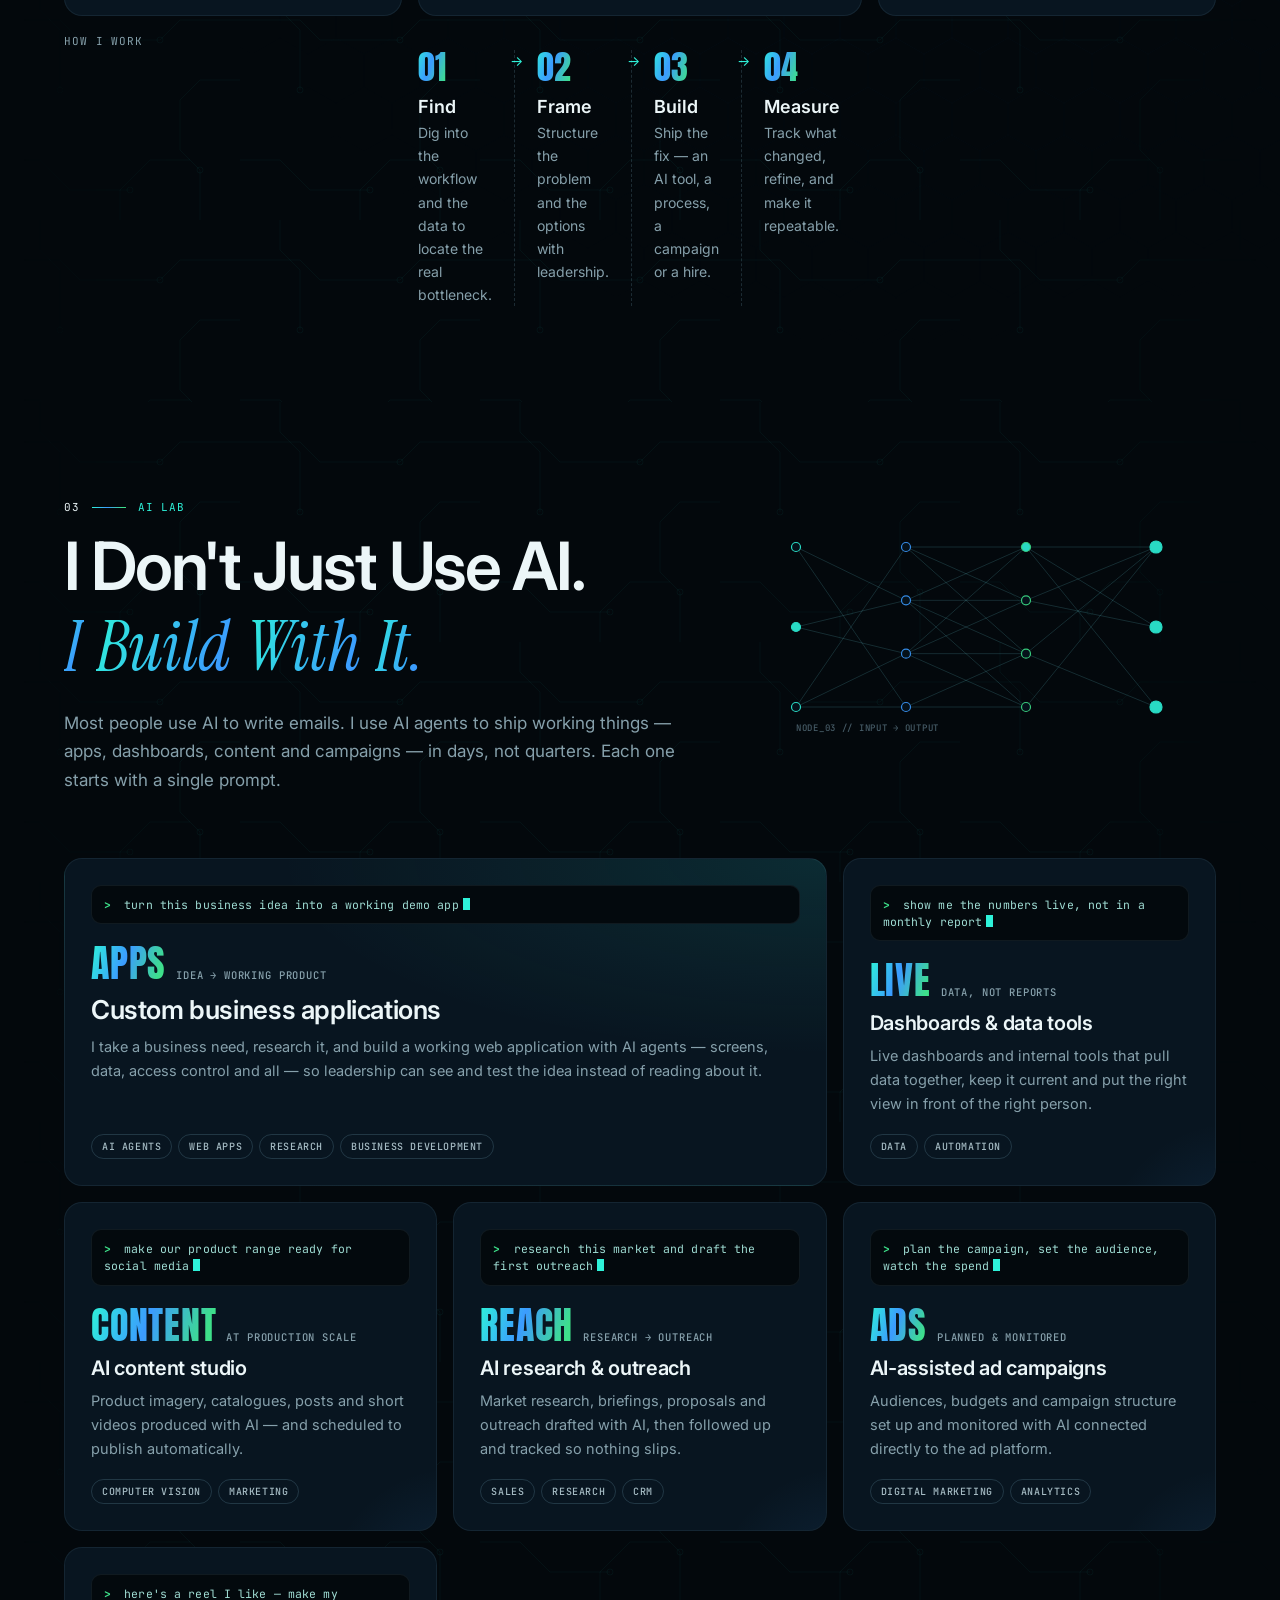
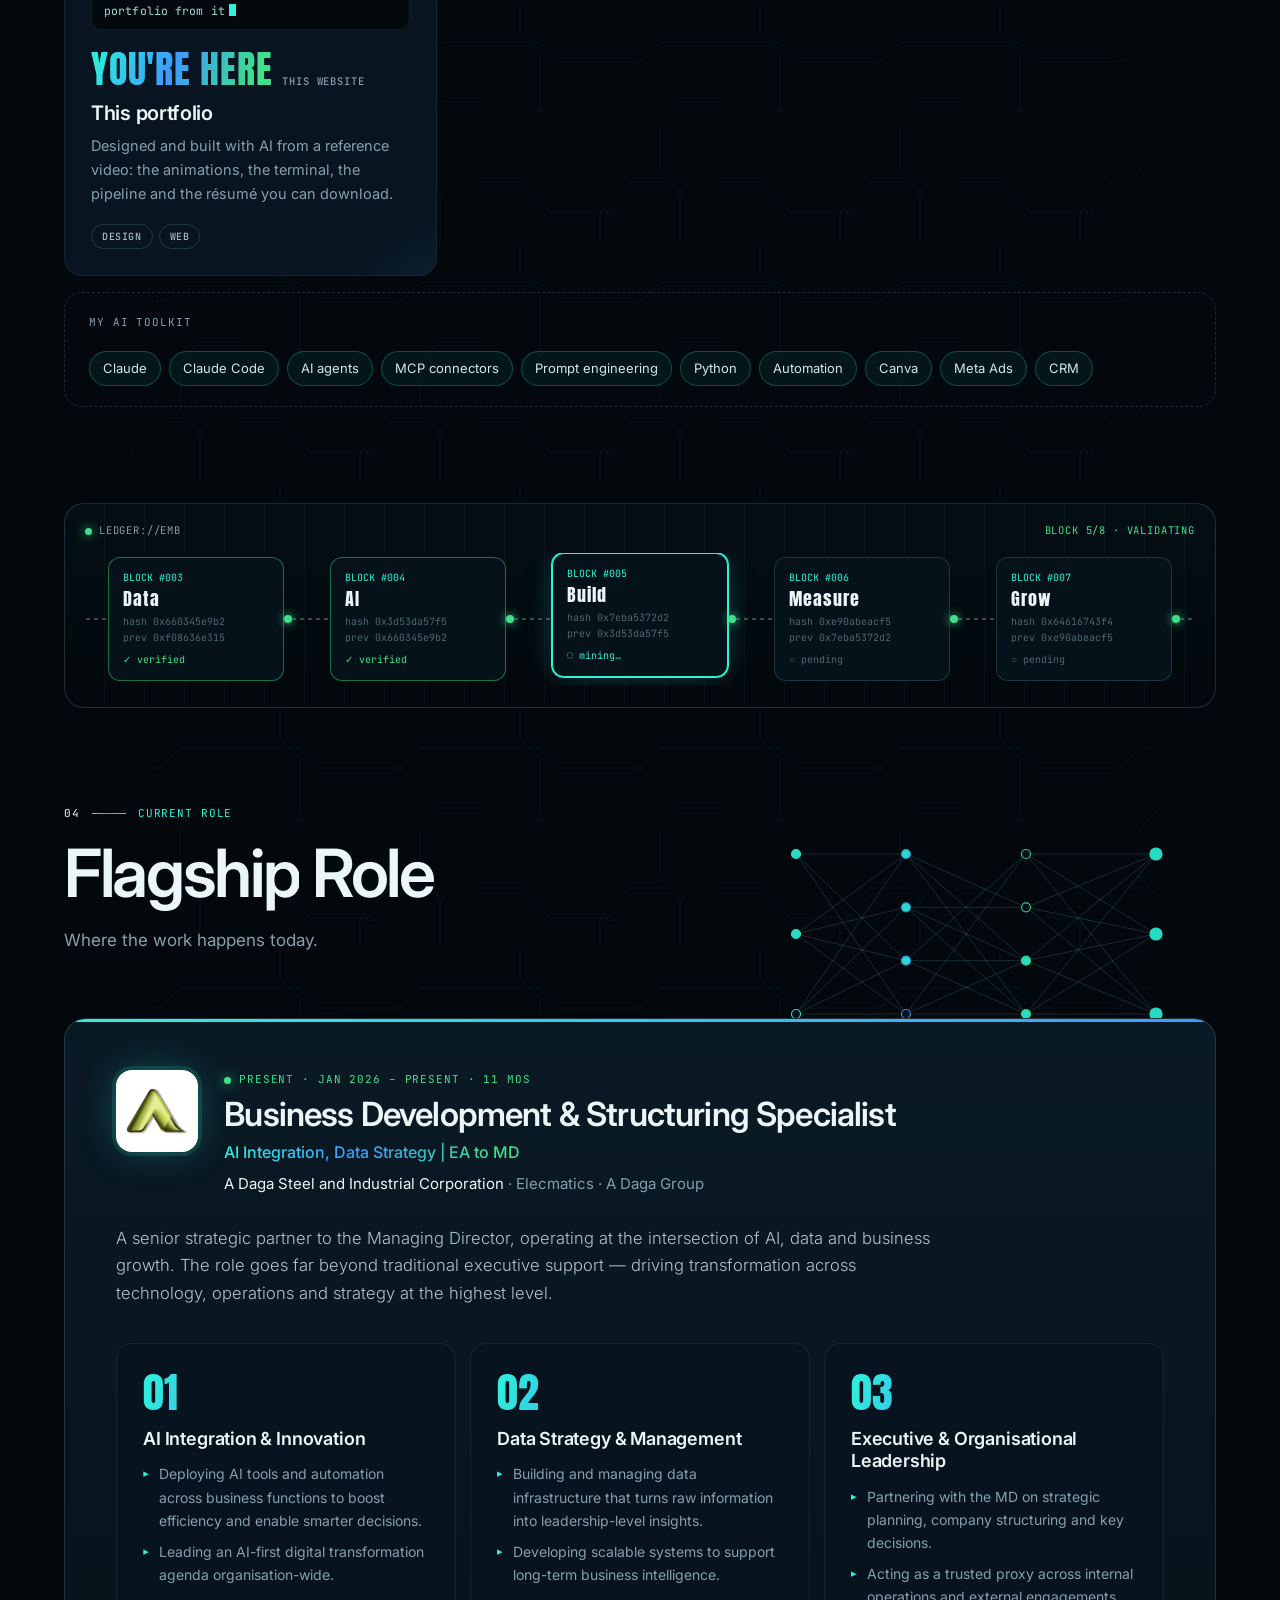
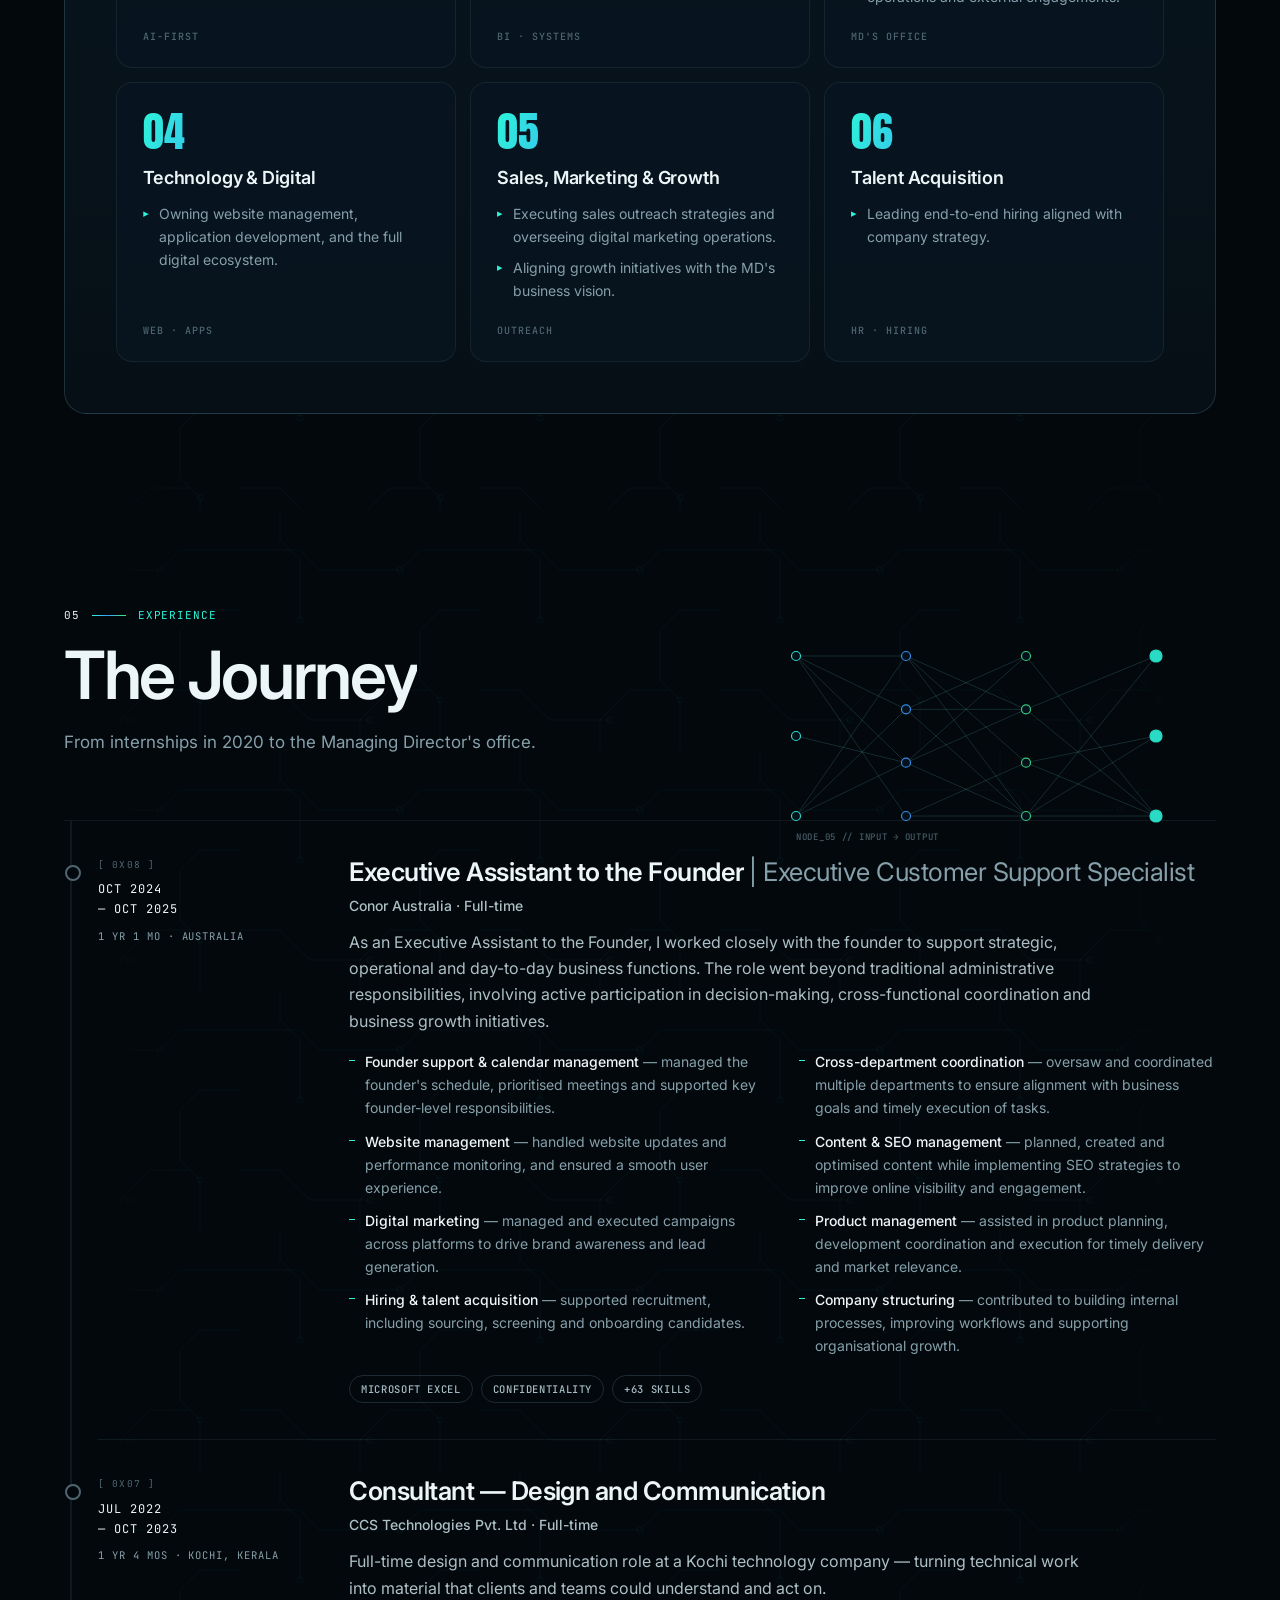
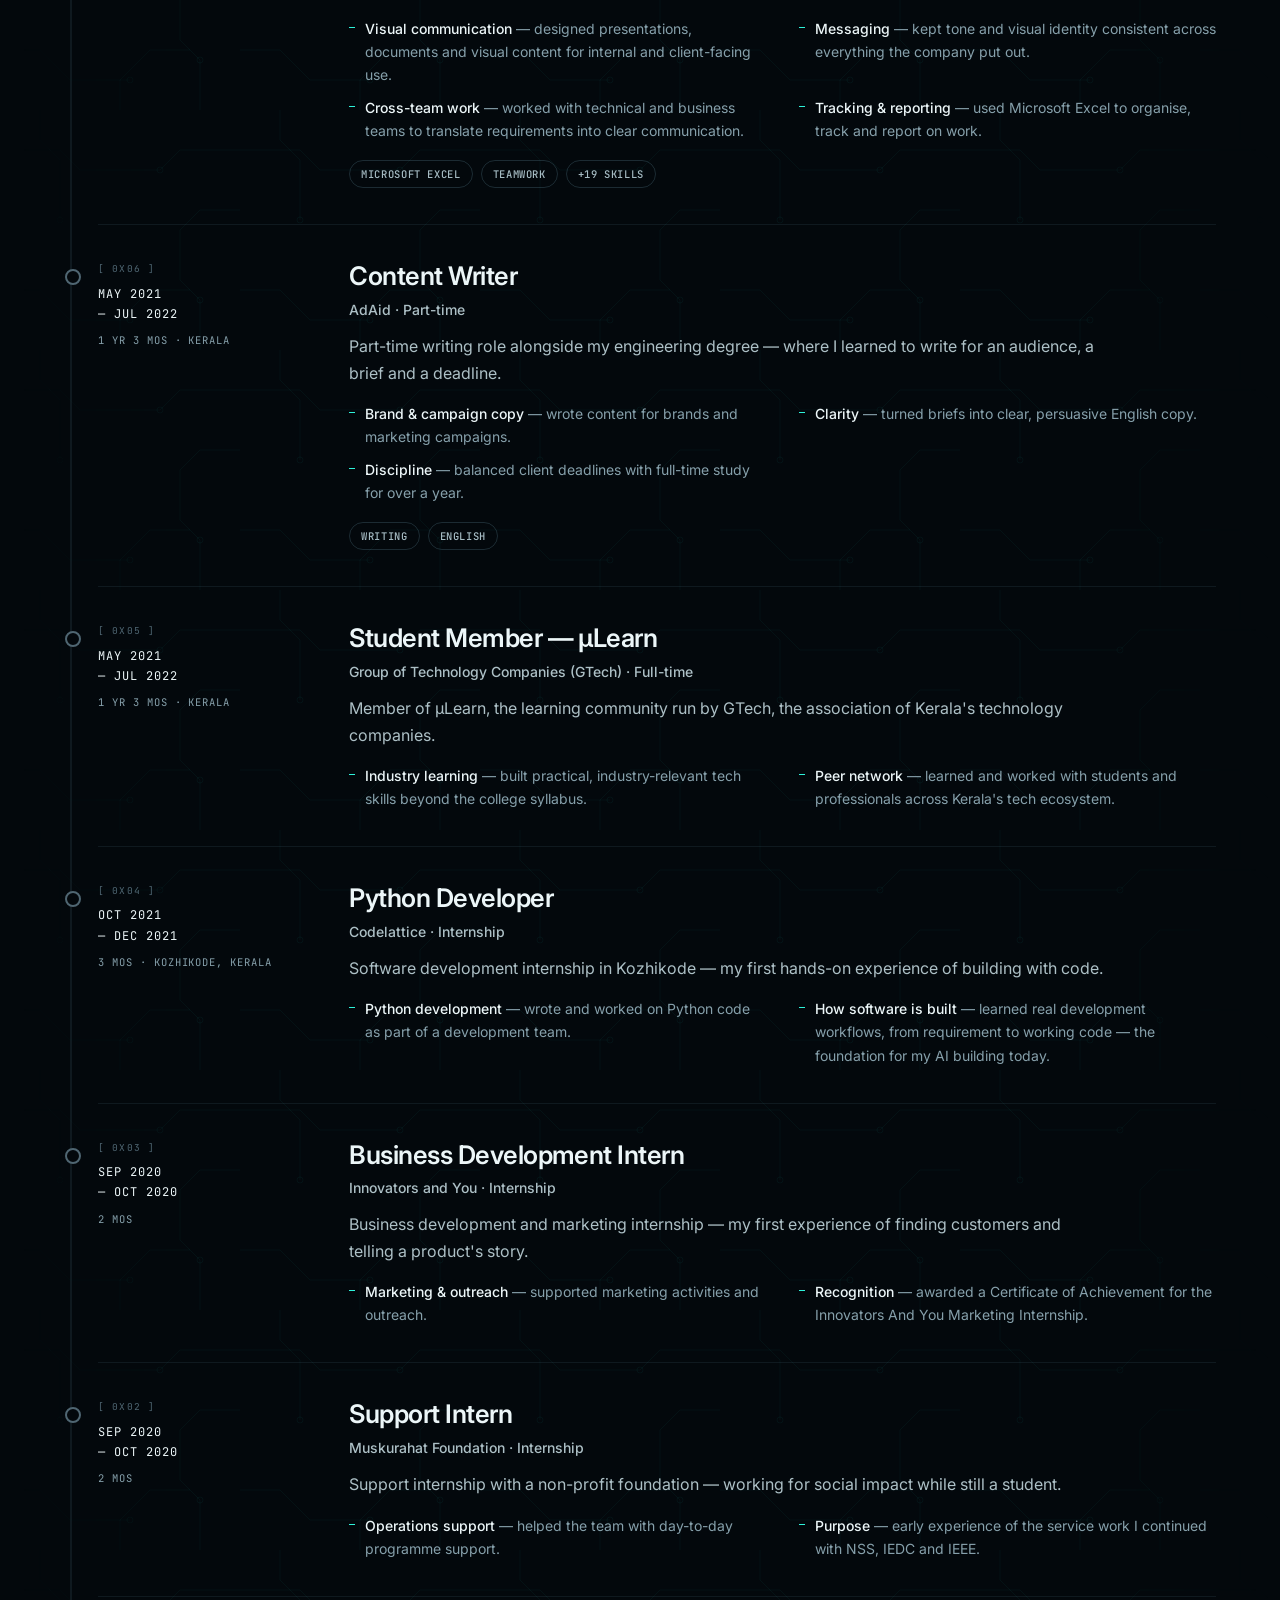
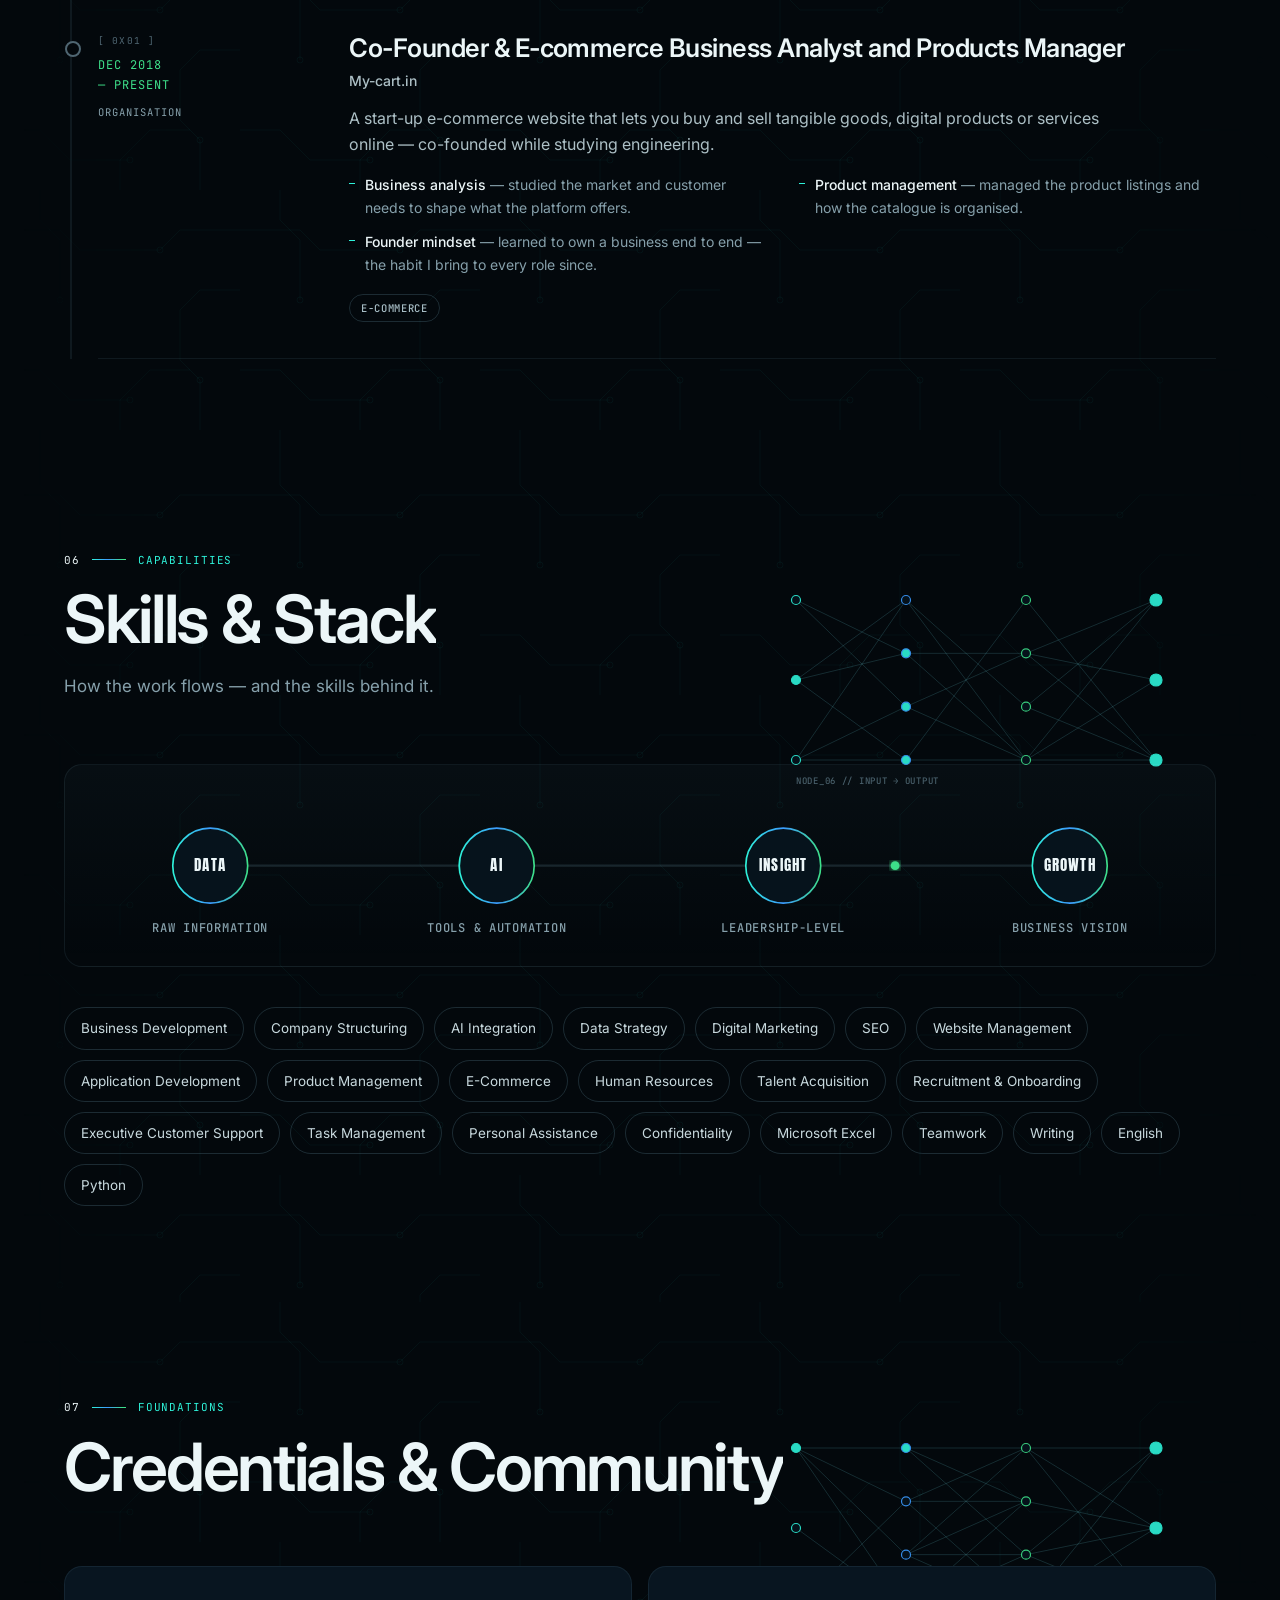
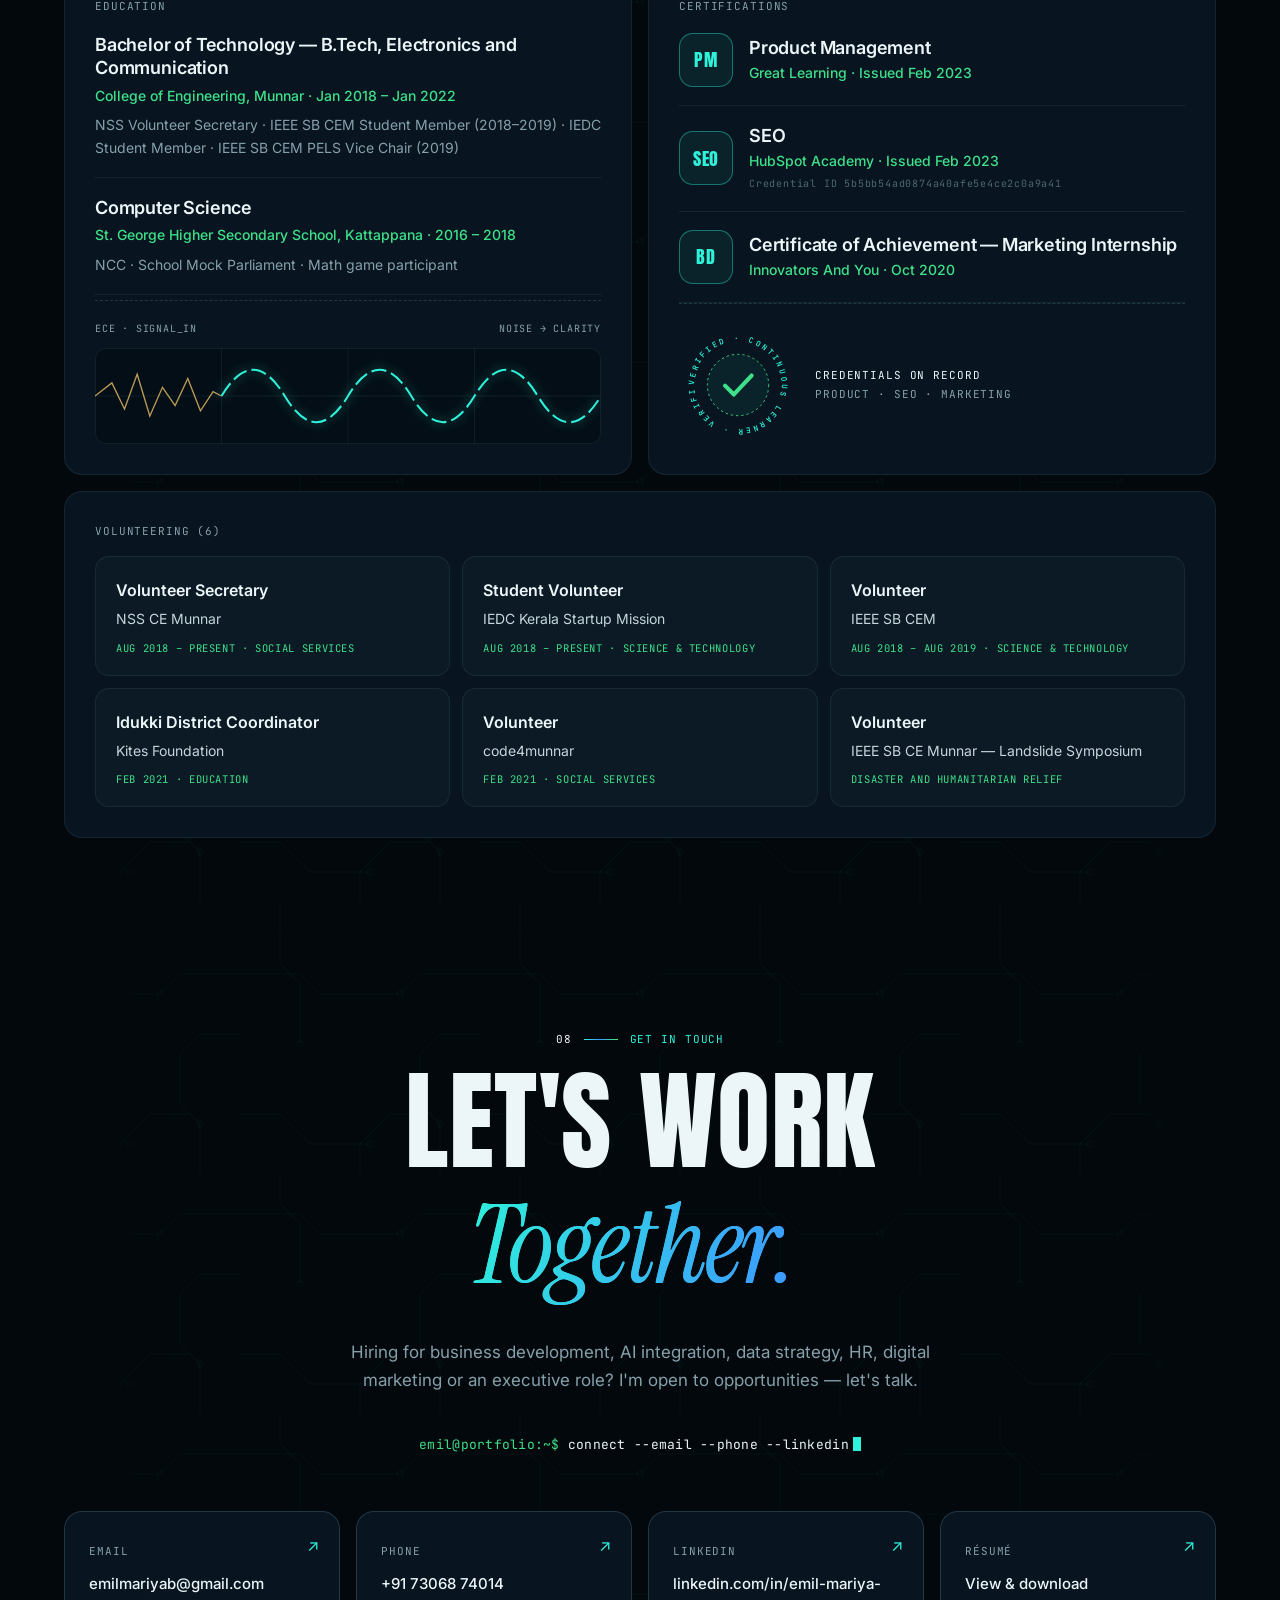
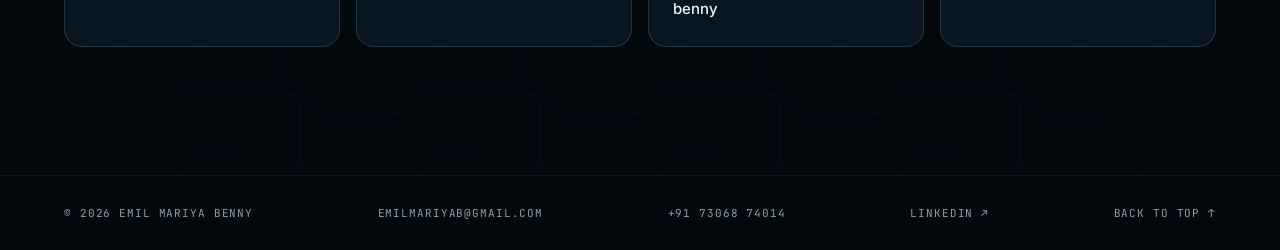
==== commit c79f53a9: "Professional studio portrait; drop tagline; plainer headings Co-Authored-By: Claude Opus 5.5 <norepl" ====
--- a/index.html
+++ b/index.html
@@ -68,7 +68,6 @@
     <div class="hero-copy">
       <p class="hello">Hello, I'm</p>
       <p class="tag">EMIL.</p>
-      <p class="motto">Problem finder. <span>Solution provider.</span></p>
       <p class="mono kicker">▸ <span id="typed">Business Development &amp; Structuring Specialist</span><b class="caret"></b></p>
       <p class="lede">
         A senior strategic partner to the Managing Director, operating at the intersection of
@@ -87,7 +86,7 @@
         <li><strong data-count="8">0</strong><sup>+</sup><span>Roles since 2020</span></li>
       </ul>
       <div class="log mono" aria-hidden="true">
-        <div class="log-bar"><span>problem_solver.log</span><span class="blink">● running</span></div>
+        <div class="log-bar"><span>workflow.log</span><span class="blink">● running</span></div>
         <div class="log-body" id="log"></div>
       </div>
     </div>
@@ -170,7 +169,7 @@
 <section class="section" id="why">
   <header class="sec-head reveal">
     <p class="eyebrow mono"><span>02</span> Why hire me</p>
-    <h2>Problem Finder.<br><em class="grad">Solution Provider.</em></h2>
+    <h2>What I Bring<br><em class="grad">to Your Team.</em></h2>
     <p class="sec-sub">I look for what is slowing a business down, then build the fix — with AI, data, marketing, people or process. Here is what you get, and where I've already done it.</p>
   </header>
 
@@ -555,7 +554,7 @@
 <section class="section contact" id="contact">
   <canvas id="globe" aria-hidden="true"></canvas>
   <p class="eyebrow mono reveal"><span>08</span> Get in touch</p>
-  <h2 class="reveal">Got a Problem?<br>Let's Find the <em>Solution.</em></h2>
+  <h2 class="reveal">Let's Work<br><em>Together.</em></h2>
   <p class="sec-sub reveal">Hiring for business development, AI integration, data strategy, HR, digital marketing or an executive role? I'm open to opportunities — let's talk.</p>
   <p class="prompt mono reveal">emil@portfolio:~$ <span>connect --email --phone --linkedin</span><b class="caret"></b></p>
   <div class="contact-grid reveal stagger">
--- a/css/style.css
+++ b/css/style.css
@@ -621,3 +621,8 @@
 /* keep the decorative net graphics behind content */
 .net{z-index:0}
 .sec-head,.cred,.why-card,.lab-card,.flag,.pipe,.term,.timeline,.chain,.skill-cloud,.toolkit,.process,.about-text,.contact-grid{position:relative;z-index:1}
+/* photo stays perfectly still: only the gradient border behind it moves */
+.ring{animation:none!important;transform:translate(-50%,-50%)!important;background:none;isolation:isolate}
+.ring::before{content:"";position:absolute;inset:0;border-radius:50%;background:conic-gradient(var(--aqua),var(--blue),var(--green),var(--aqua));animation:spin 8s linear infinite;z-index:-1}
+.ring img{animation:none!important;transform:none!important;position:relative}
+.portrait:hover .ring img{transform:none!important}
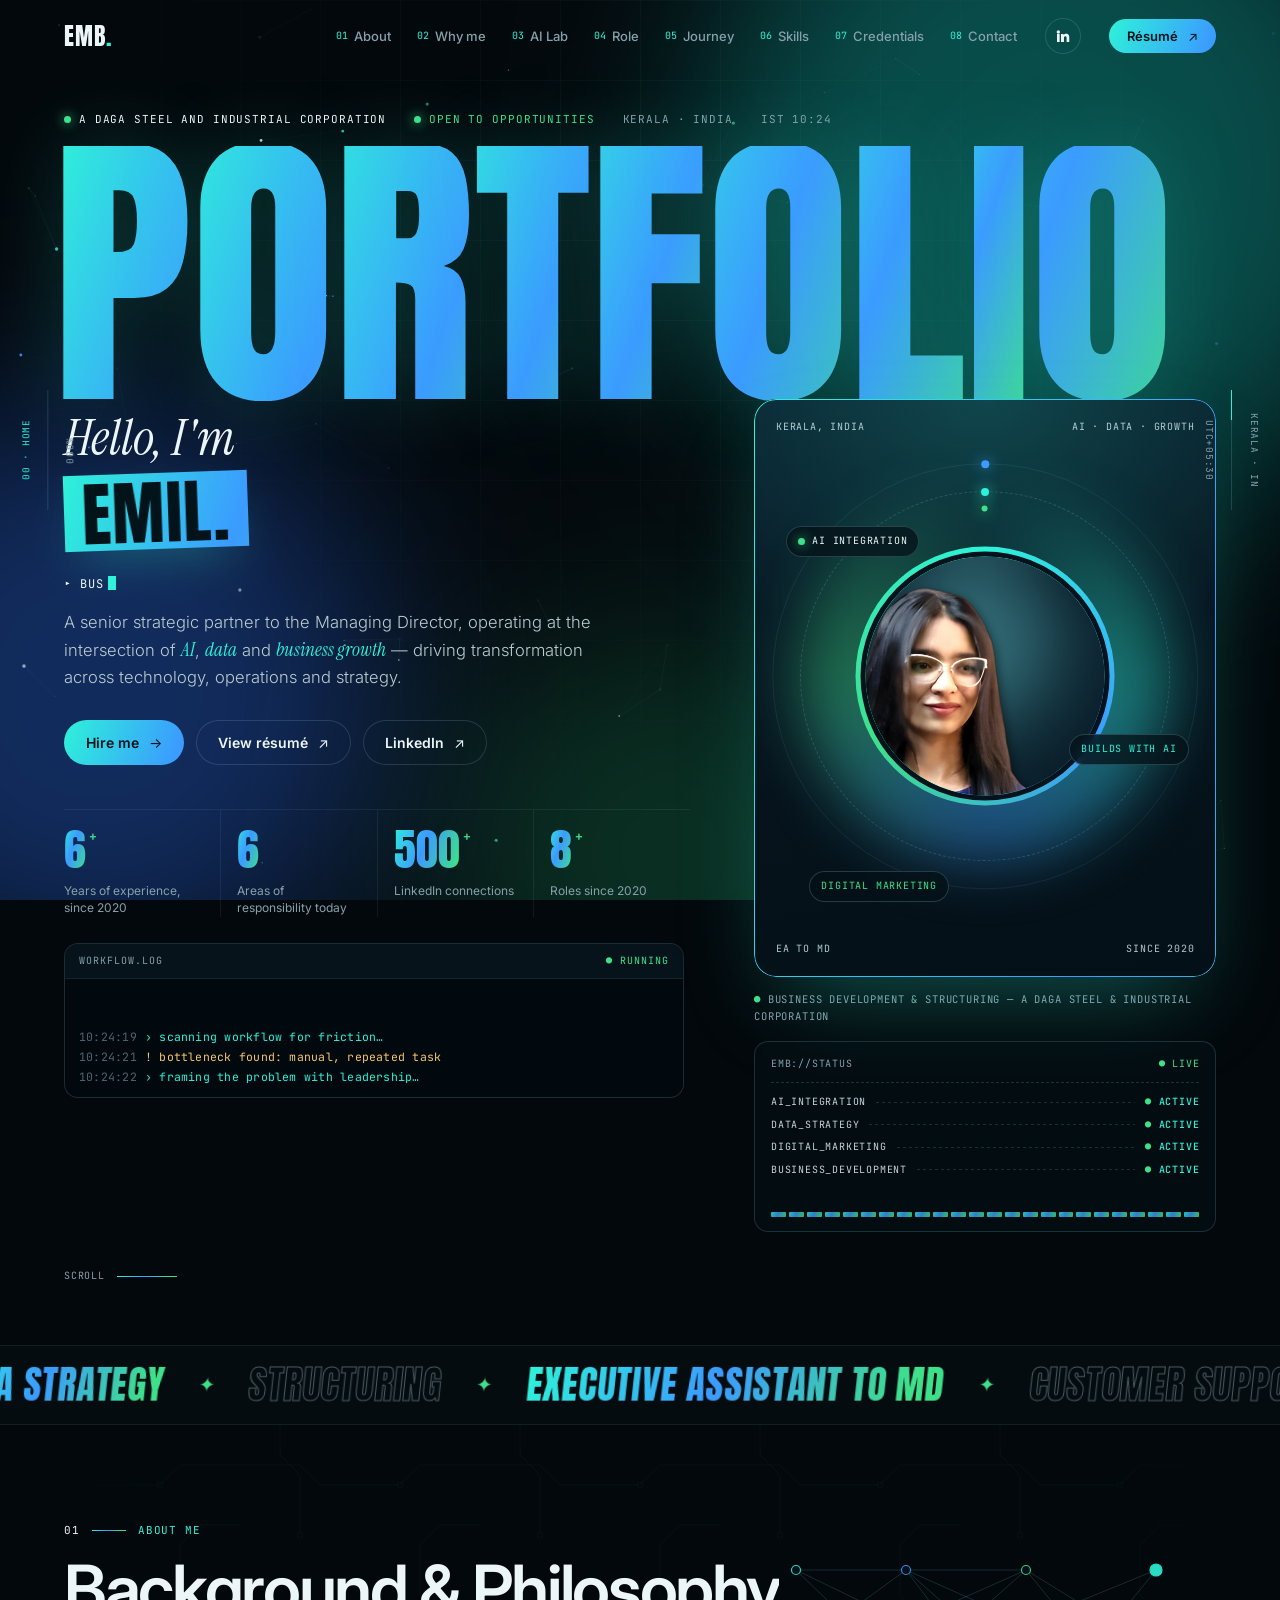
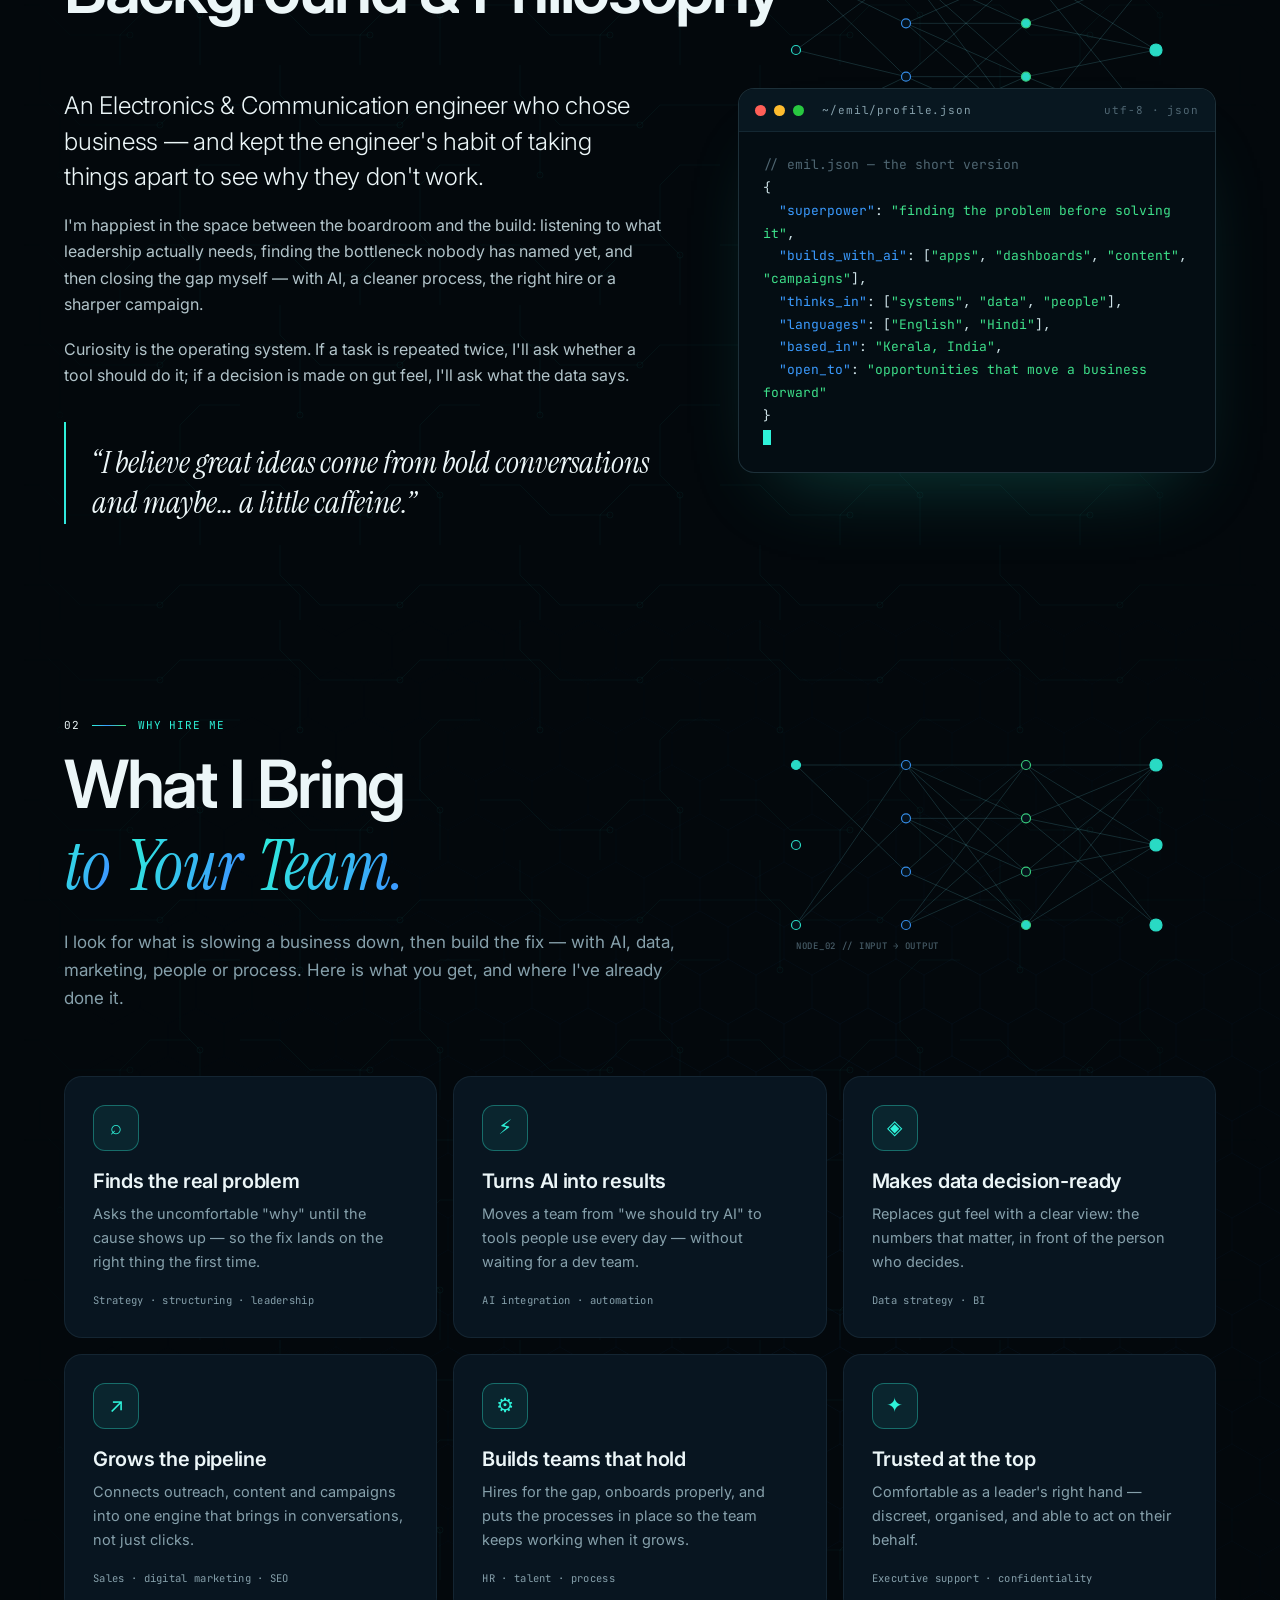
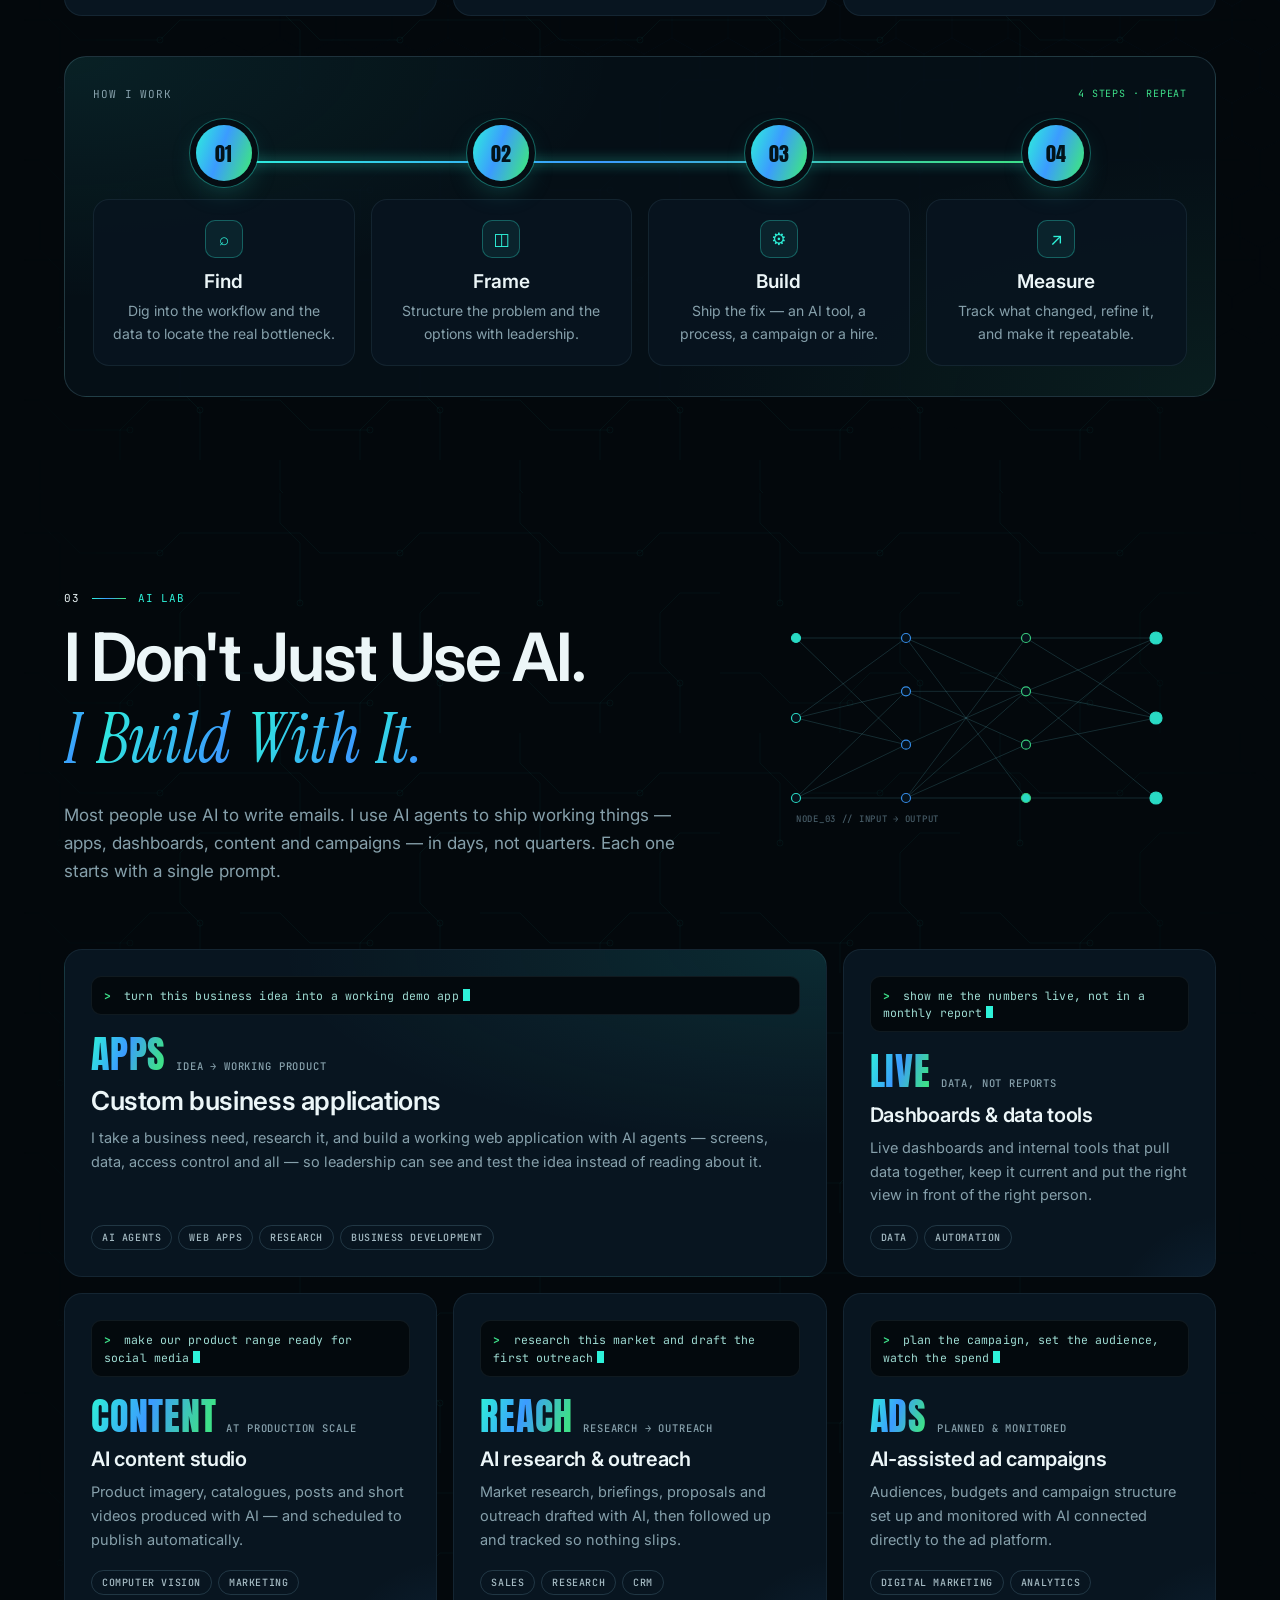
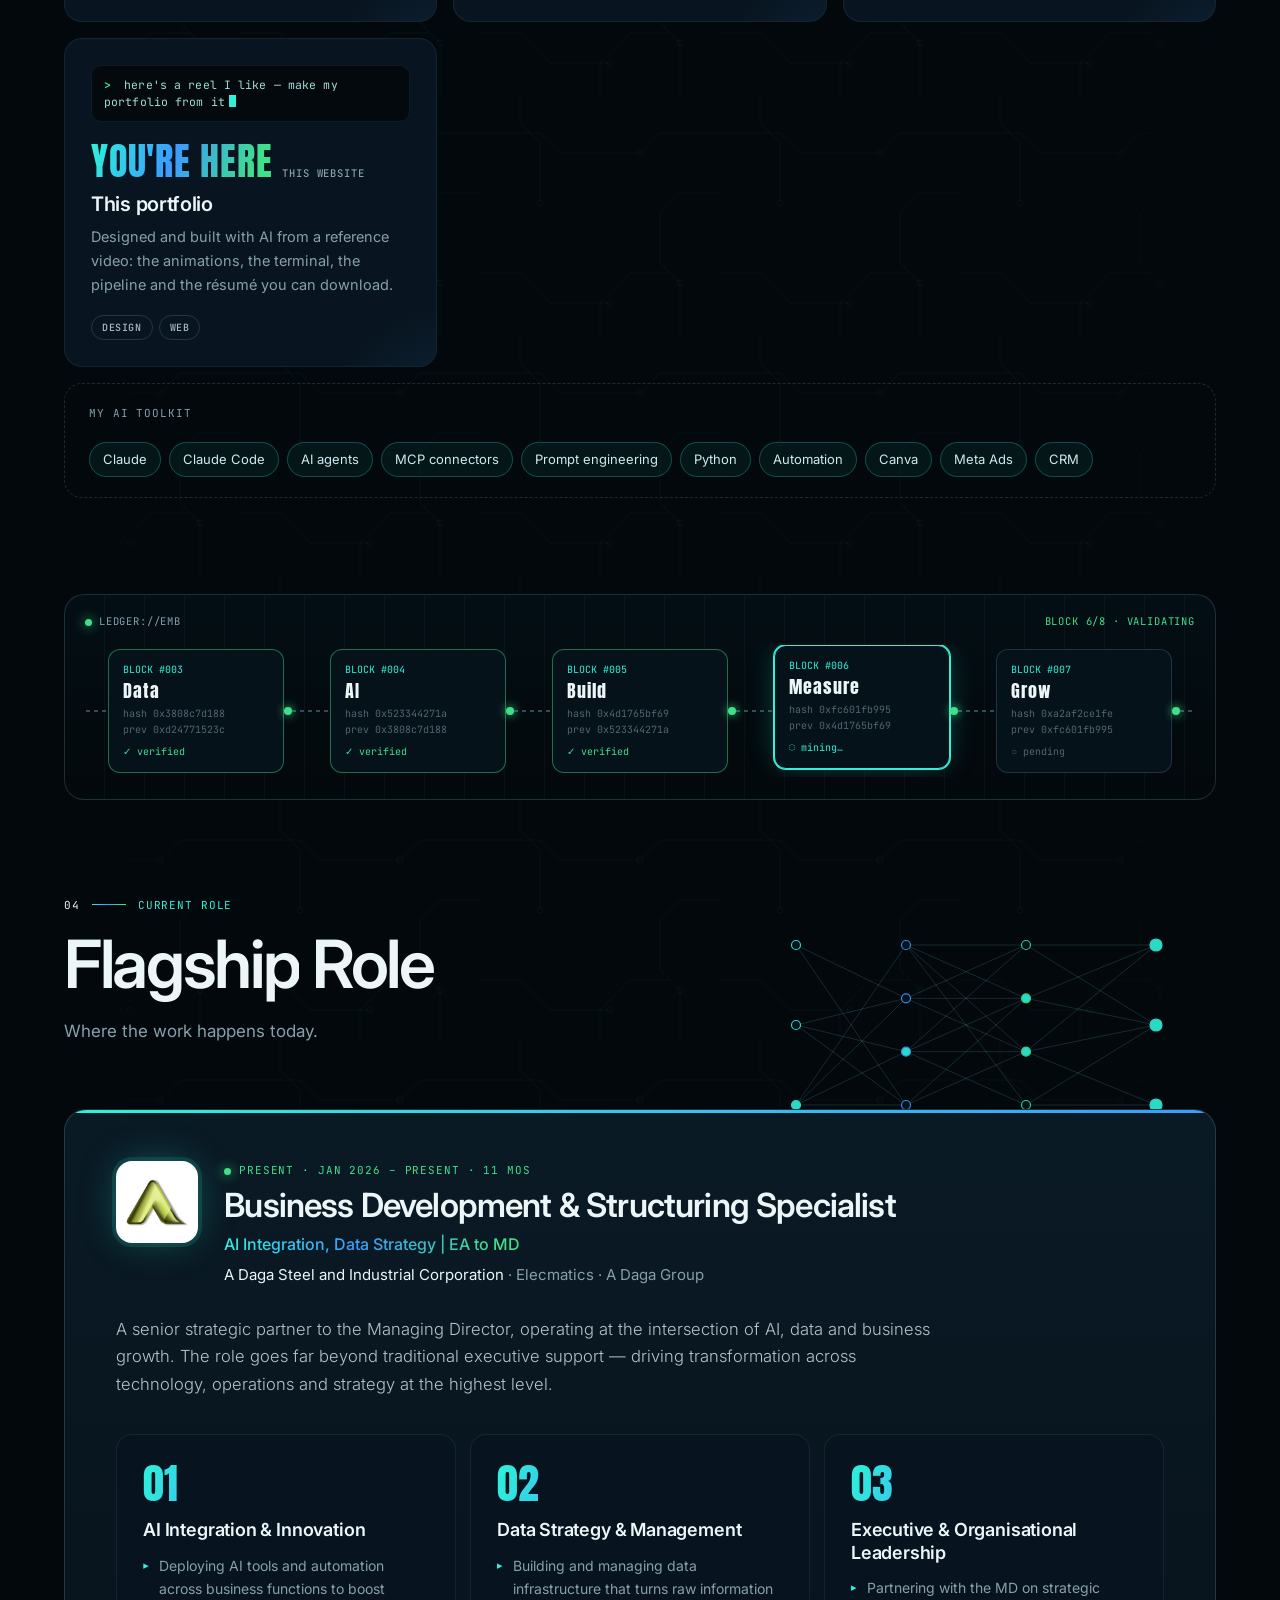
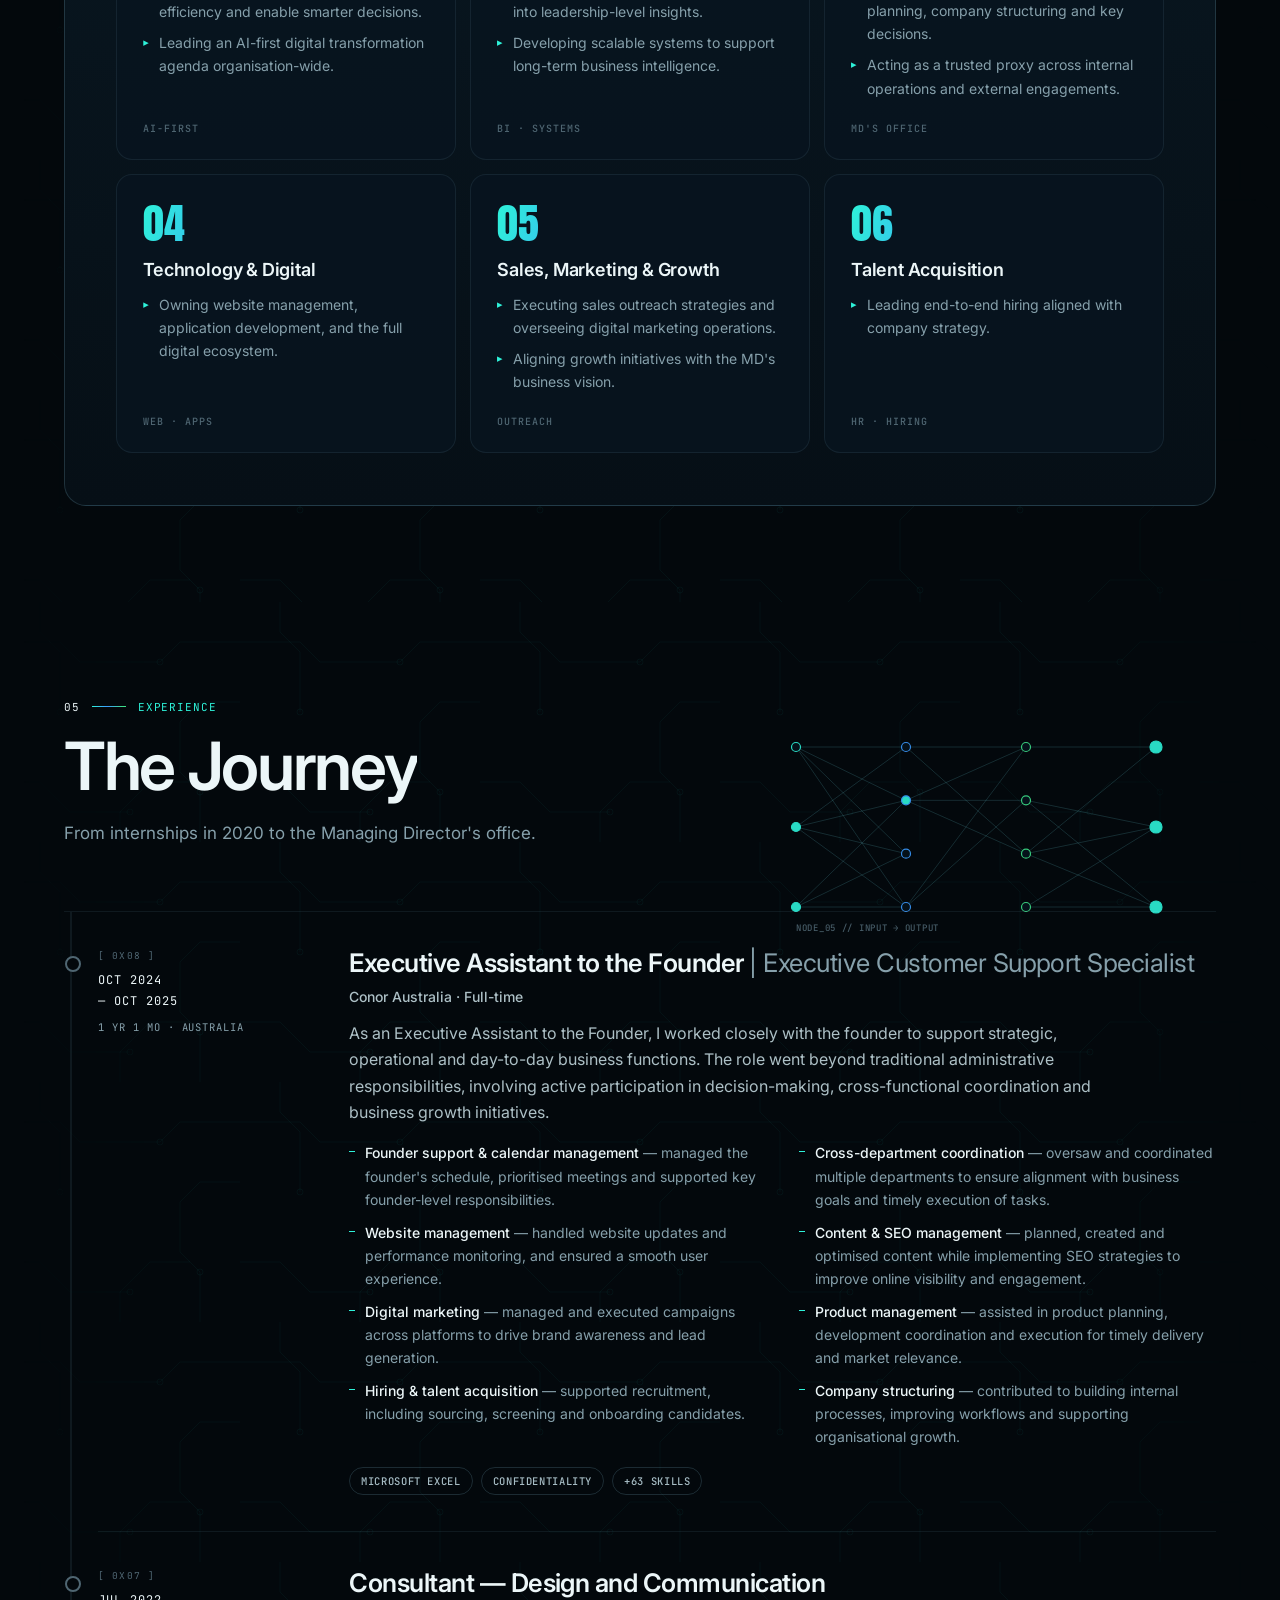
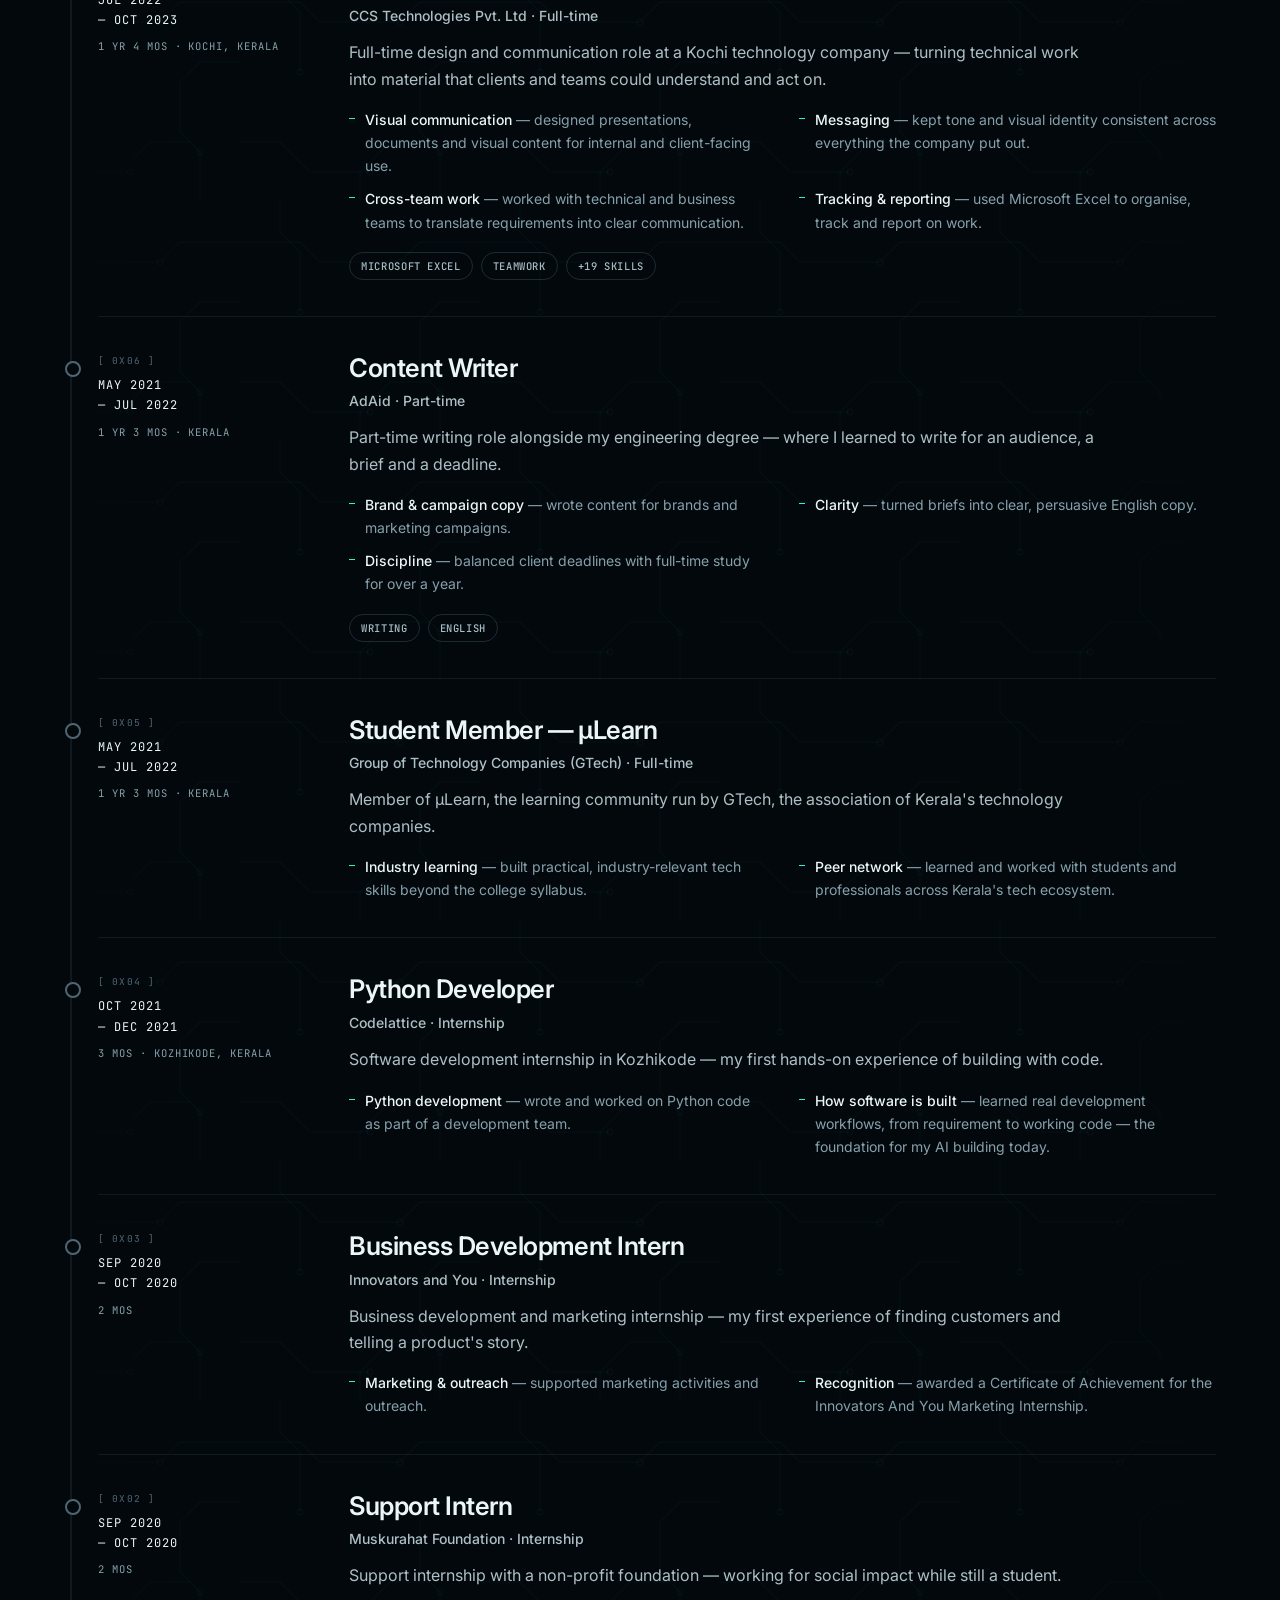
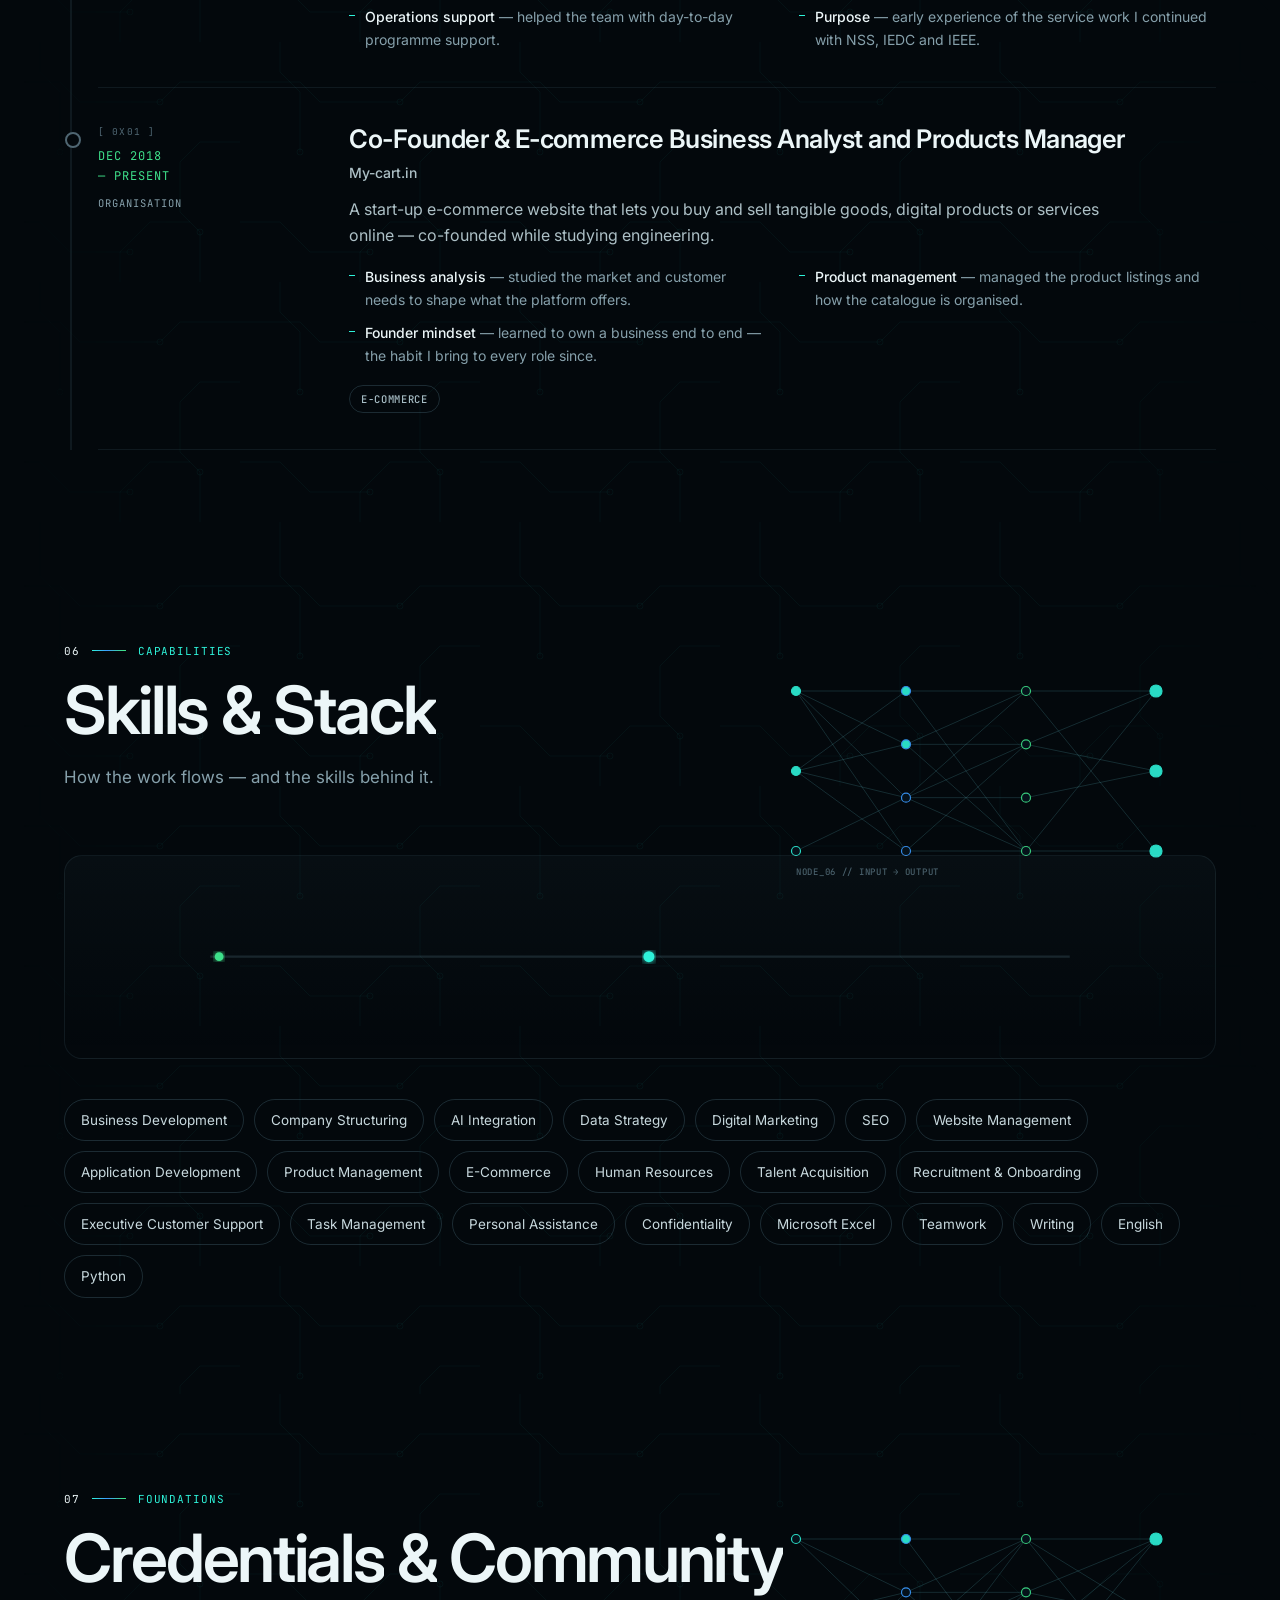
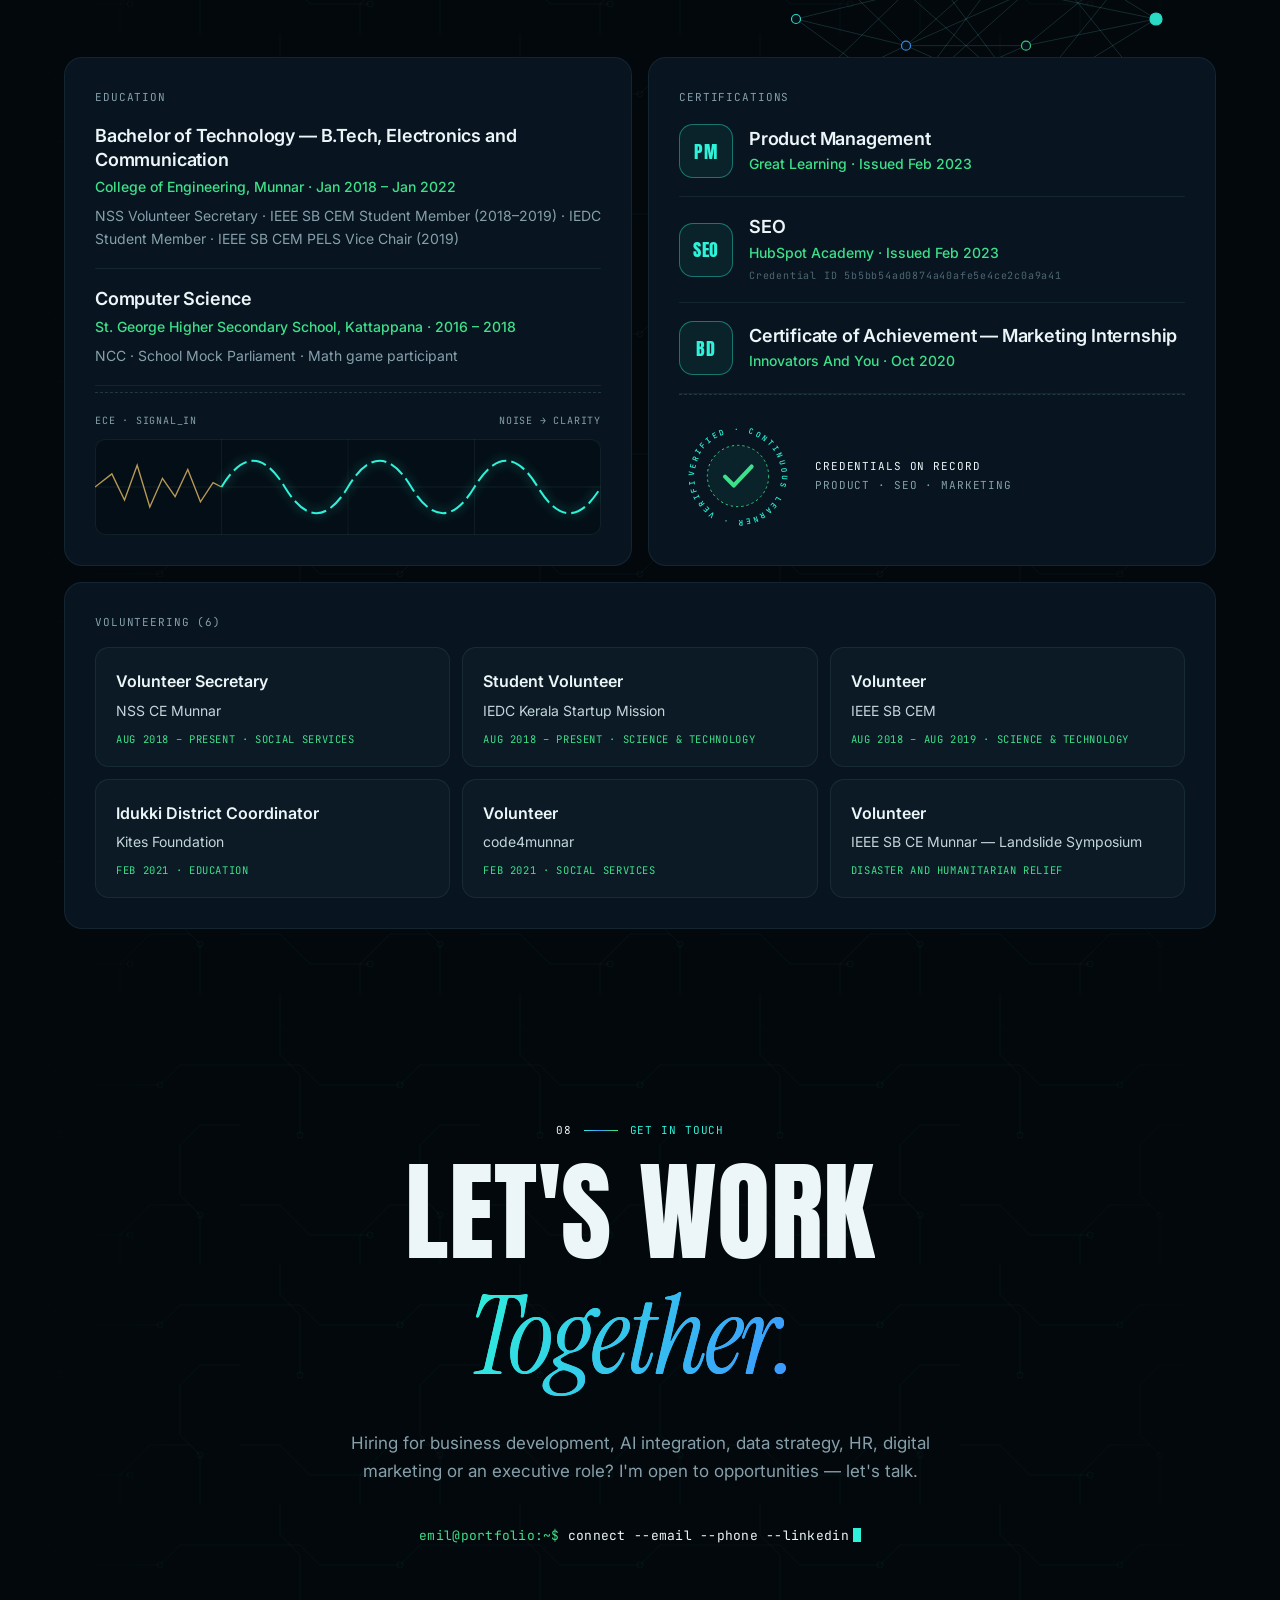
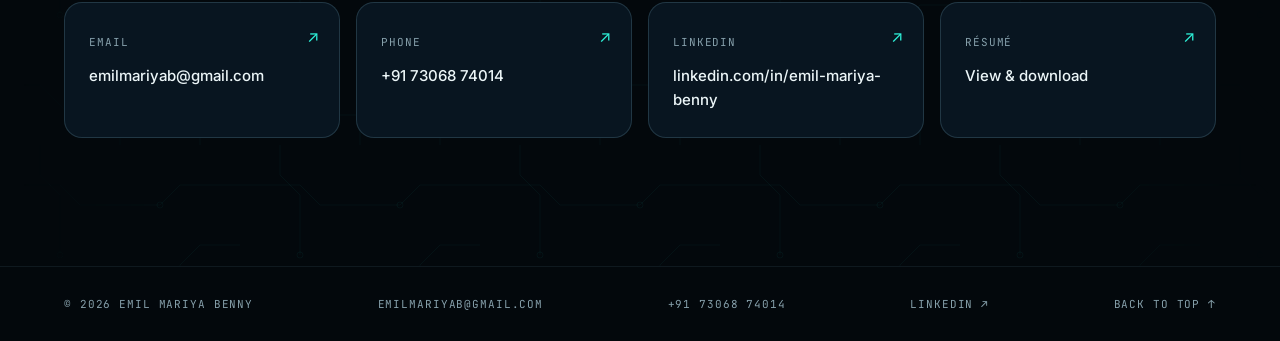
==== commit 3842fae4: "Redesign How I work as a connected four-step flow Co-Authored-By: Claude Opus 5.5 <noreply@anthropic" ====
--- a/index.html
+++ b/index.html
@@ -211,12 +211,16 @@
       <p class="proof mono">Executive support · confidentiality</p>
     </article>
 
-    <p class="mono label">How I work</p>
-    <ol class="steps">
-      <li><b>01</b><h4>Find</h4><p>Dig into the workflow and the data to locate the real bottleneck.</p></li>
-      <li><b>02</b><h4>Frame</h4><p>Structure the problem and the options with leadership.</p></li>
-      <li><b>03</b><h4>Build</h4><p>Ship the fix — an AI tool, a process, a campaign or a hire.</p></li>
-      <li><b>04</b><h4>Measure</h4><p>Track what changed, refine, and make it repeatable.</p></li>
+  </div>
+
+  <div class="flow reveal">
+    <div class="flow-head"><p class="mono label">How I work</p><p class="mono flow-sub">4 steps · repeat</p></div>
+    <div class="flow-line" aria-hidden="true"><i></i></div>
+    <ol class="flow-steps">
+      <li><span class="node">01</span><div class="flow-card"><span class="flow-ic">⌕</span><h4>Find</h4><p>Dig into the workflow and the data to locate the real bottleneck.</p></div></li>
+      <li><span class="node">02</span><div class="flow-card"><span class="flow-ic">◫</span><h4>Frame</h4><p>Structure the problem and the options with leadership.</p></div></li>
+      <li><span class="node">03</span><div class="flow-card"><span class="flow-ic">⚙</span><h4>Build</h4><p>Ship the fix — an AI tool, a process, a campaign or a hire.</p></div></li>
+      <li><span class="node">04</span><div class="flow-card"><span class="flow-ic">↗</span><h4>Measure</h4><p>Track what changed, refine it, and make it repeatable.</p></div></li>
     </ol>
   </div>
 
--- a/css/style.css
+++ b/css/style.css
@@ -626,3 +626,37 @@
 .ring::before{content:"";position:absolute;inset:0;border-radius:50%;background:conic-gradient(var(--aqua),var(--blue),var(--green),var(--aqua));animation:spin 8s linear infinite;z-index:-1}
 .ring img{animation:none!important;transform:none!important;position:relative}
 .portrait:hover .ring img{transform:none!important}
+
+/* how I work — connected flow */
+.flow{margin-top:40px;border:1px solid var(--line2);border-radius:22px;padding:28px 28px 30px;position:relative;overflow:hidden;z-index:1;
+  background:radial-gradient(80% 120% at 0% 0%,rgba(46,242,217,.08),transparent 60%),radial-gradient(80% 120% at 100% 100%,rgba(62,224,138,.07),transparent 60%),rgba(6,17,25,.85)}
+.flow-head{display:flex;justify-content:space-between;align-items:center}
+.flow-sub{font-size:10px;color:var(--green)}
+.flow-line{position:absolute;left:calc(28px + (100% - 56px - 48px)/8);right:calc(28px + (100% - 56px - 48px)/8);top:104px;height:2px;background:var(--line2)}
+.flow-line i{position:absolute;inset:0;background:var(--grad);box-shadow:0 0 12px var(--aqua);transform:scaleX(0);transform-origin:left;transition:transform 1.8s var(--ease) .3s}
+.flow.in .flow-line i{transform:scaleX(1)}
+.flow-line::after{content:"";position:absolute;top:-4px;width:10px;height:10px;border-radius:50%;background:#fff;box-shadow:0 0 14px var(--aqua);animation:travel 4s linear infinite;opacity:0}
+.flow.in .flow-line::after{opacity:1}
+@keyframes travel{from{left:0}to{left:calc(100% - 10px)}}
+.flow-steps{display:grid;grid-template-columns:repeat(4,1fr);gap:16px;margin-top:22px;position:relative}
+.flow-steps li{display:flex;flex-direction:column;align-items:center;text-align:center}
+.node{width:56px;height:56px;border-radius:50%;display:grid;place-items:center;font:400 20px var(--display);color:#02131a;background:var(--grad);
+  box-shadow:0 0 0 6px #050d13,0 0 0 7px rgba(46,242,217,.35),0 10px 30px -6px var(--accglow);position:relative;z-index:1;transform:scale(0);transition:transform .7s var(--spring),box-shadow .3s}
+.flow.in .node{transform:scale(1)}
+.flow.in li:nth-child(2) .node{transition-delay:.35s}.flow.in li:nth-child(3) .node{transition-delay:.7s}.flow.in li:nth-child(4) .node{transition-delay:1.05s}
+.flow-card{margin-top:18px;width:100%;border:1px solid var(--line);border-radius:16px;padding:20px 18px;background:rgba(8,21,32,.9);transition:transform .4s var(--ease),border-color .4s,box-shadow .4s;flex:1}
+.flow-steps li:hover .flow-card{transform:translateY(-6px);border-color:rgba(46,242,217,.4);box-shadow:0 24px 50px -28px var(--accglow)}
+.flow-steps li:hover .node{box-shadow:0 0 0 6px #050d13,0 0 0 7px var(--aqua),0 0 30px var(--aqua)}
+.flow-ic{display:inline-grid;place-items:center;width:38px;height:38px;border-radius:10px;color:var(--aqua);background:rgba(46,242,217,.07);box-shadow:inset 0 0 0 1px rgba(46,242,217,.3);font-size:17px}
+.flow-card h4{font:600 19px var(--sans);margin:12px 0 6px}
+.flow-card p{color:var(--muted);font-size:14px}
+@media (max-width:760px){
+  .flow-line{left:55px;right:auto;top:96px;bottom:40px;width:2px;height:auto}
+  .flow-line i{transform:scaleY(0);transform-origin:top}.flow.in .flow-line i{transform:scaleY(1)}
+  .flow-line::after{display:none}
+  .flow-steps{grid-template-columns:1fr;gap:18px}
+  .flow-steps li{flex-direction:row;align-items:flex-start;text-align:left;gap:16px}
+  .node{flex:0 0 56px}
+  .flow-card{margin-top:0}
+}
+@media (prefers-reduced-motion:reduce){.node{transform:none}.flow-line i{transform:none}}
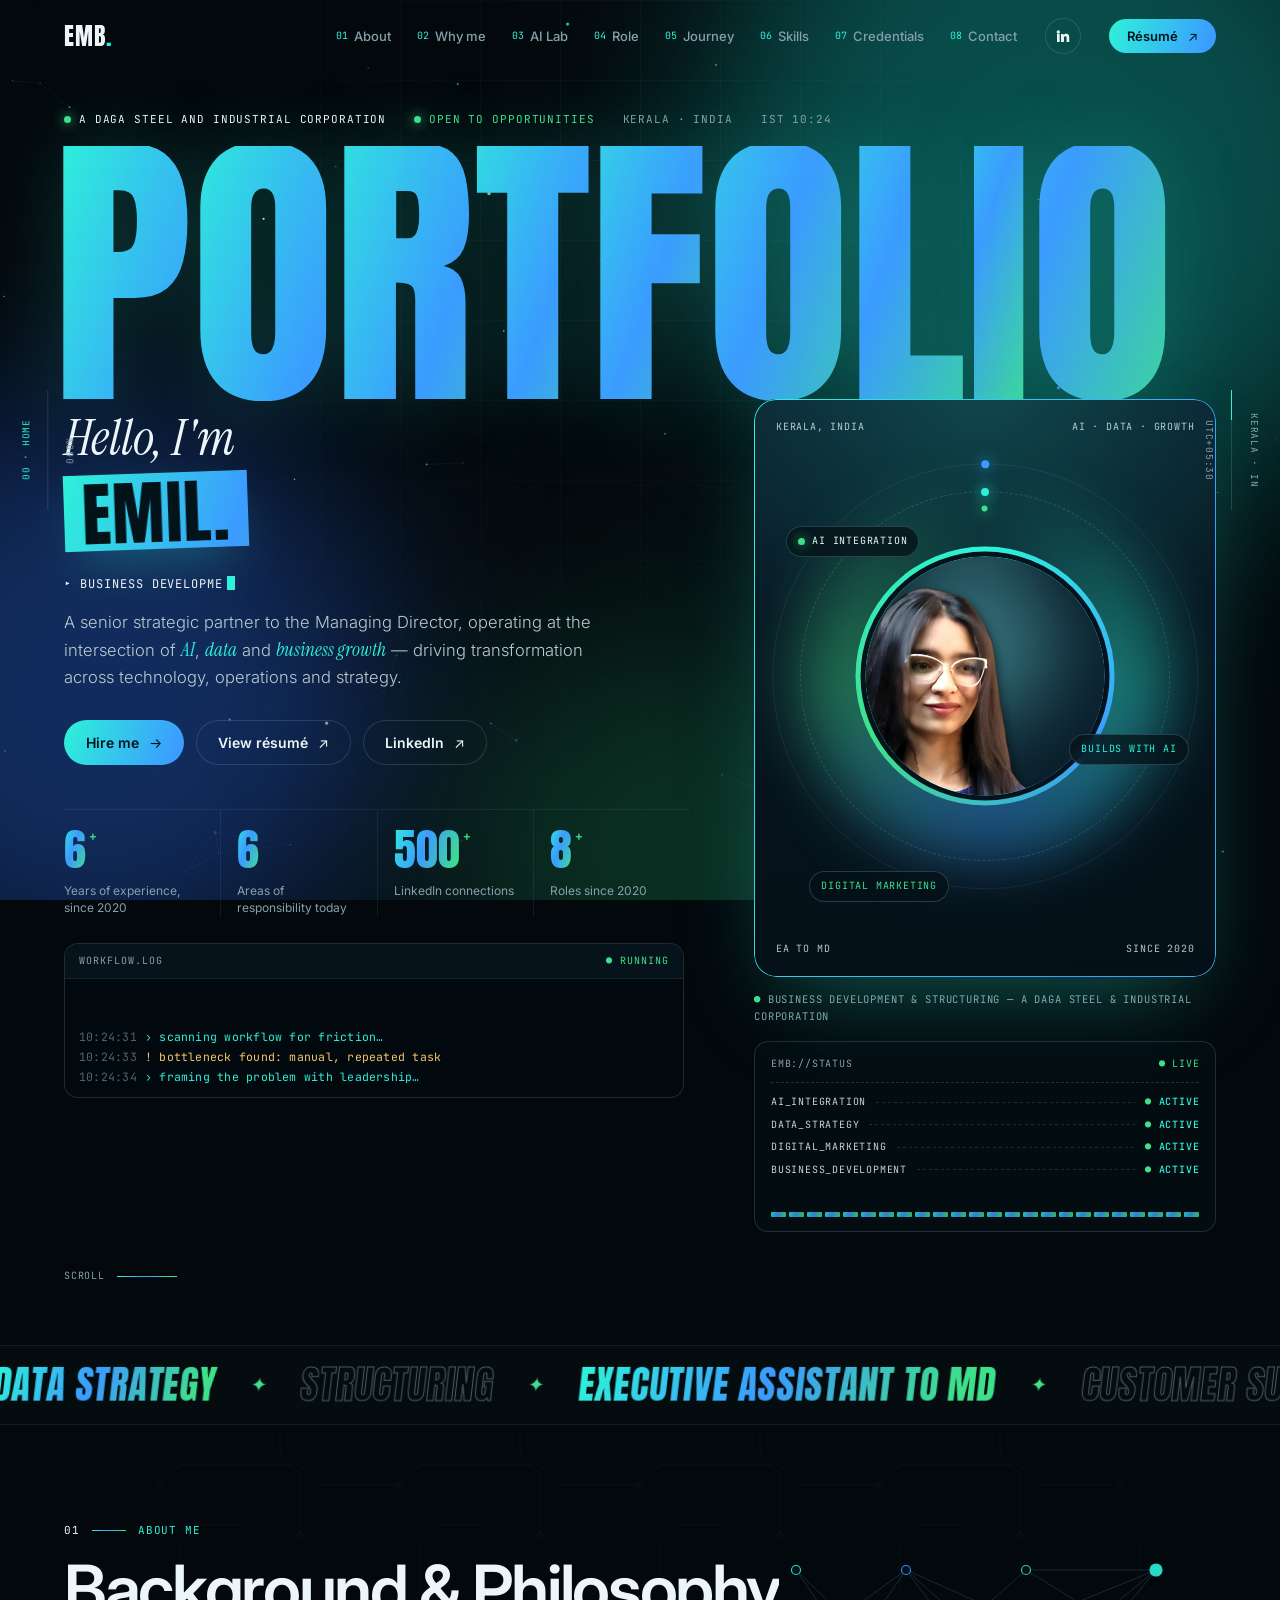
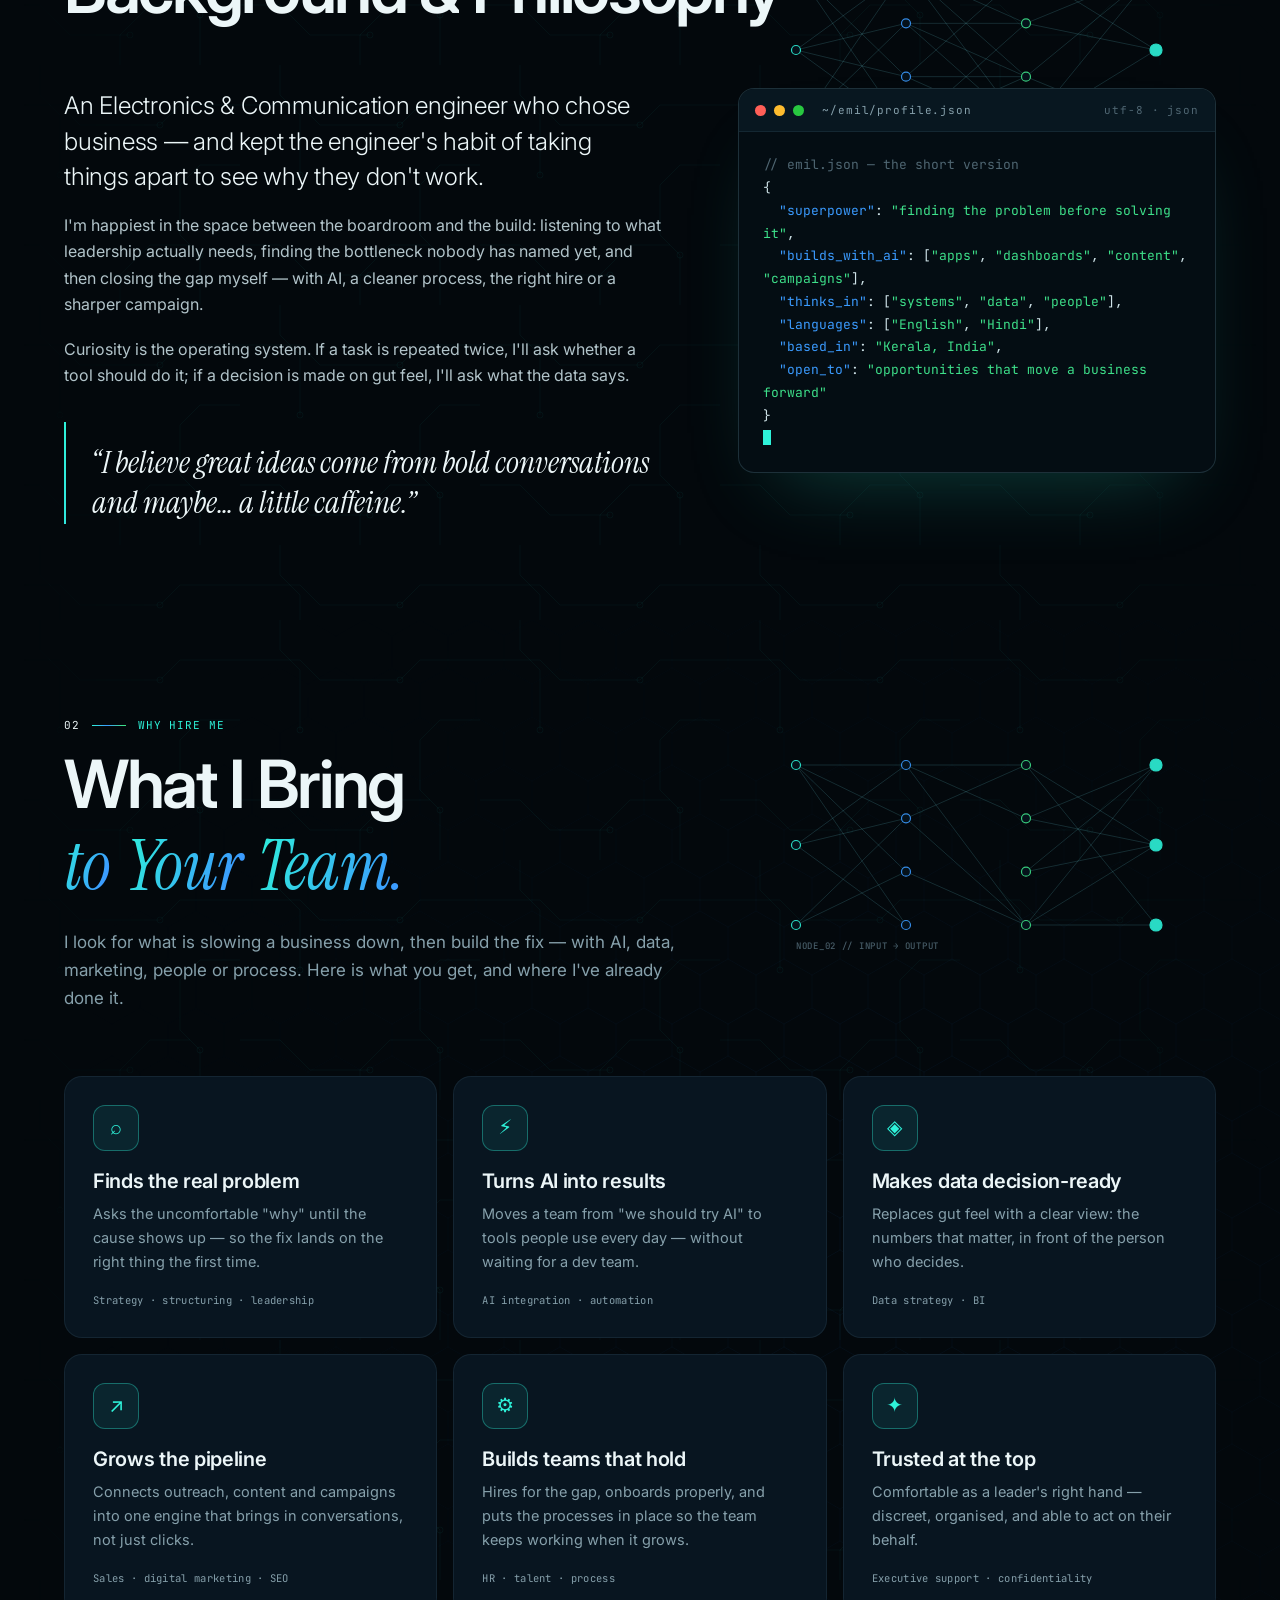
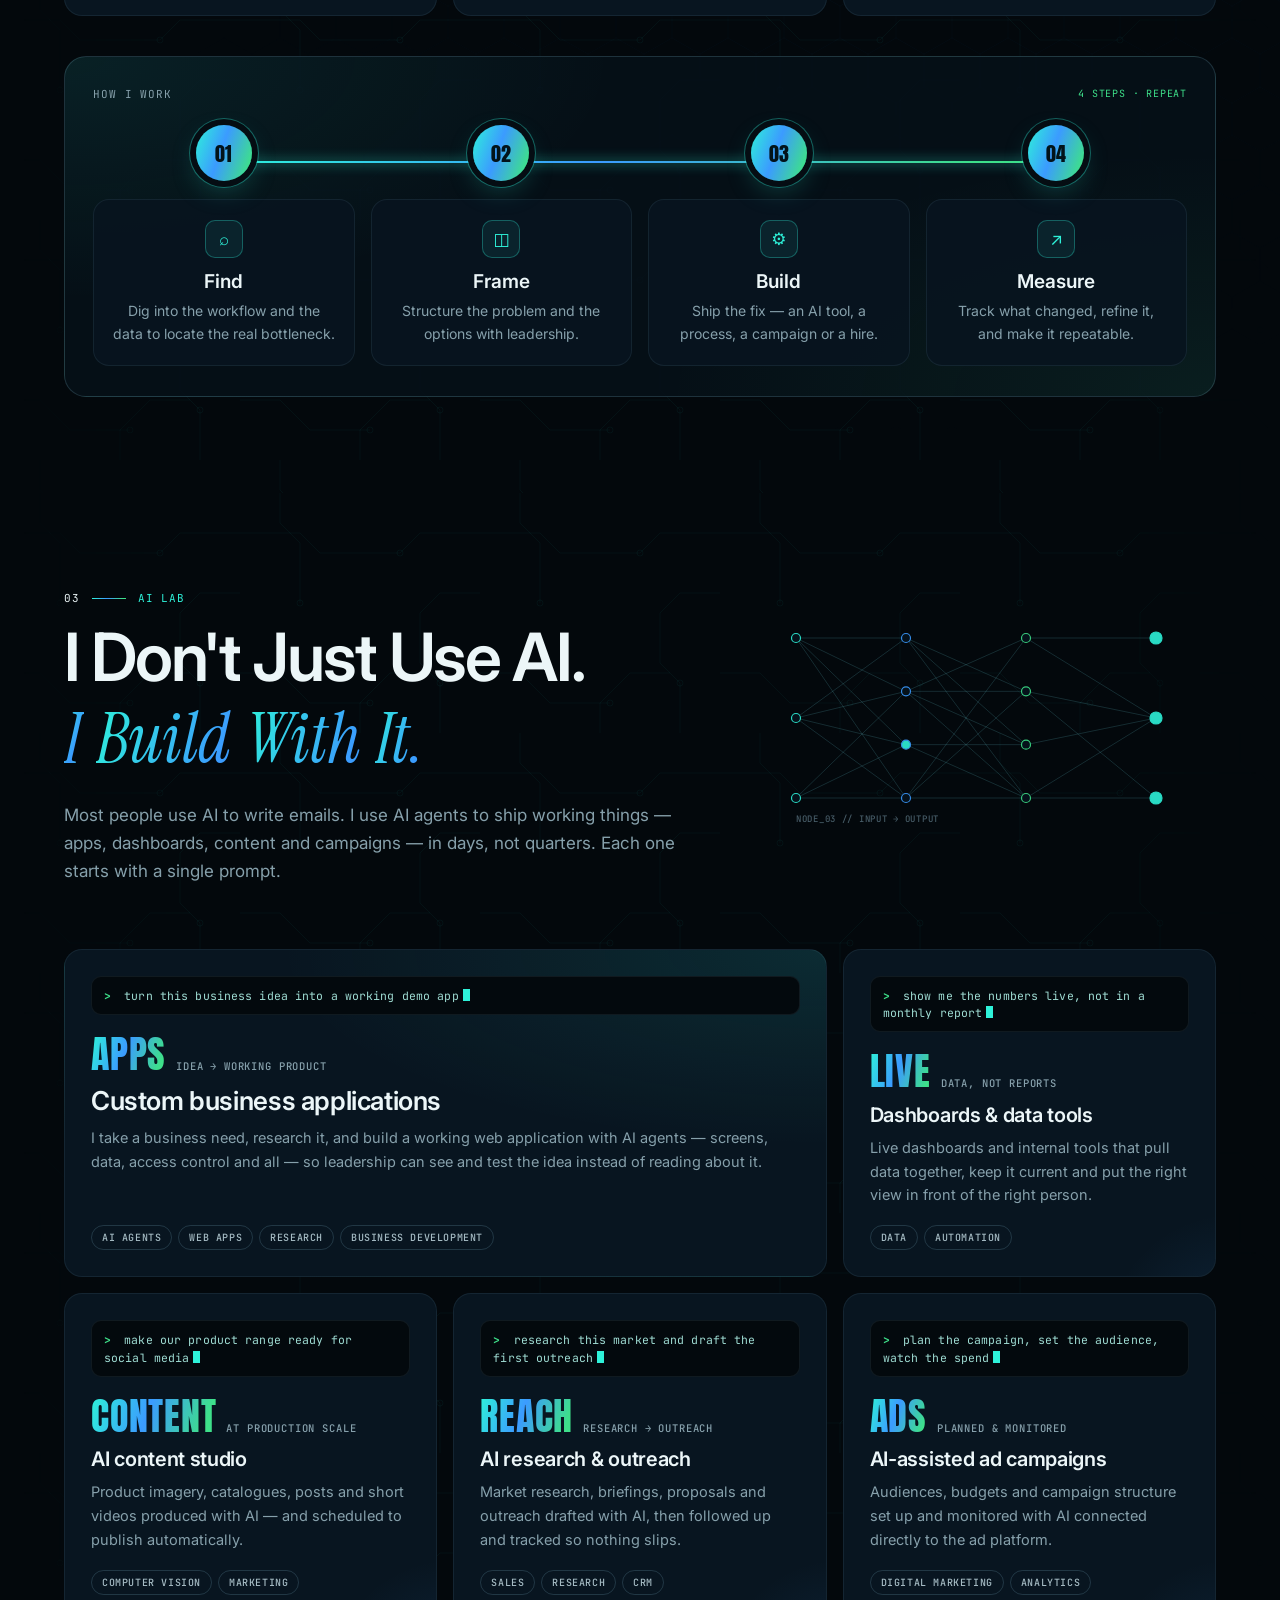
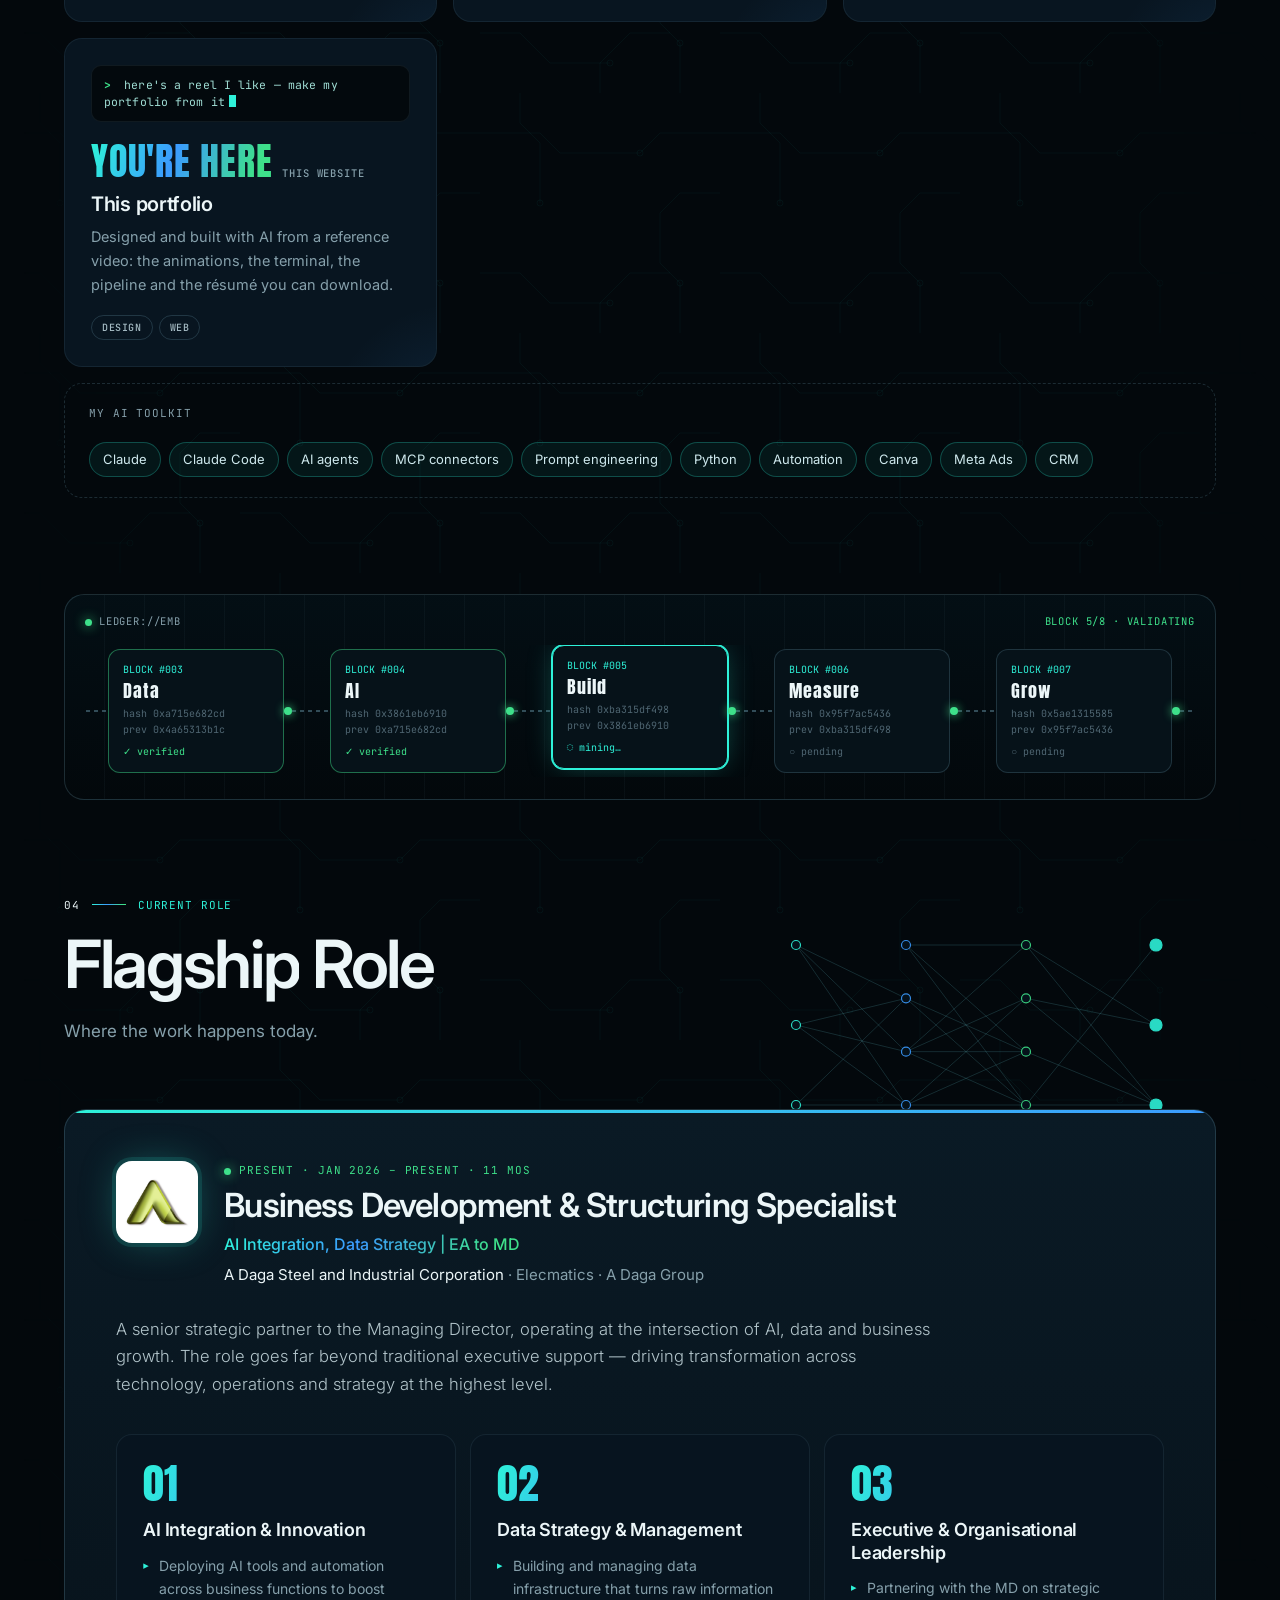
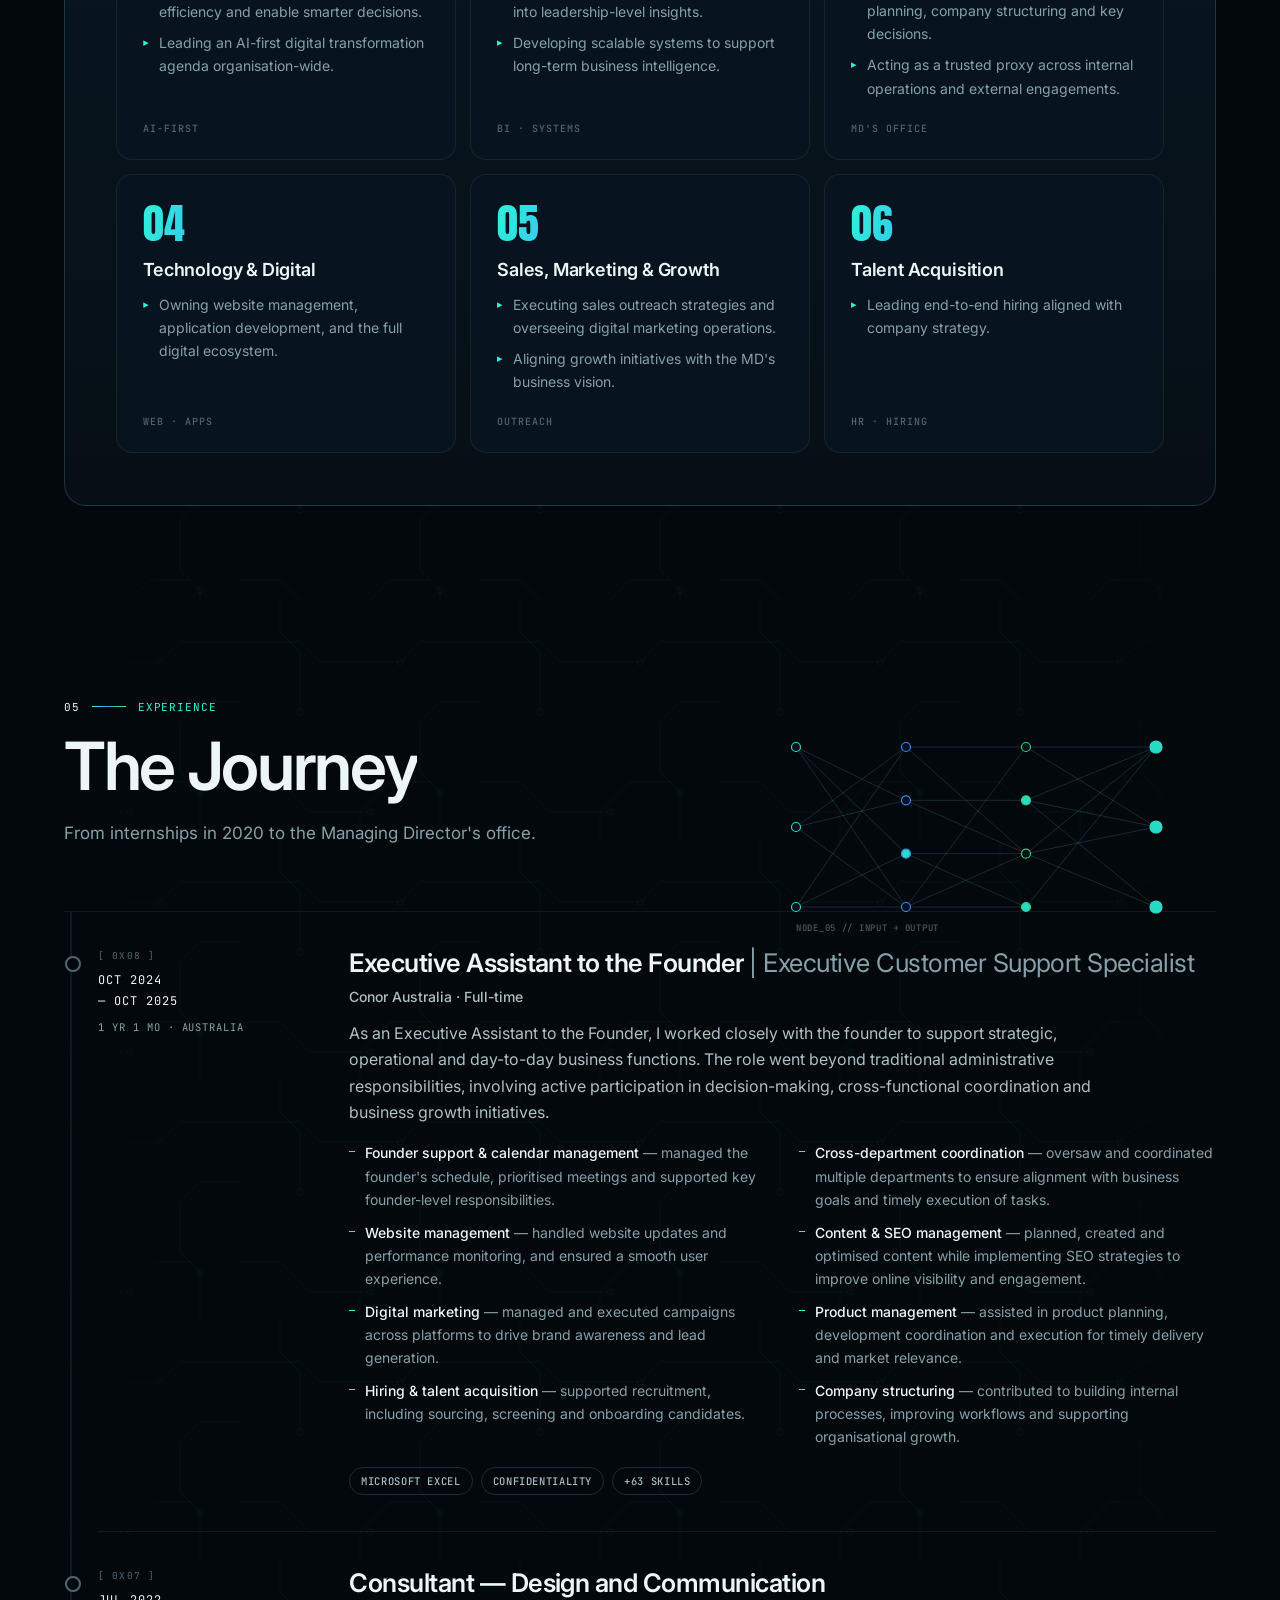
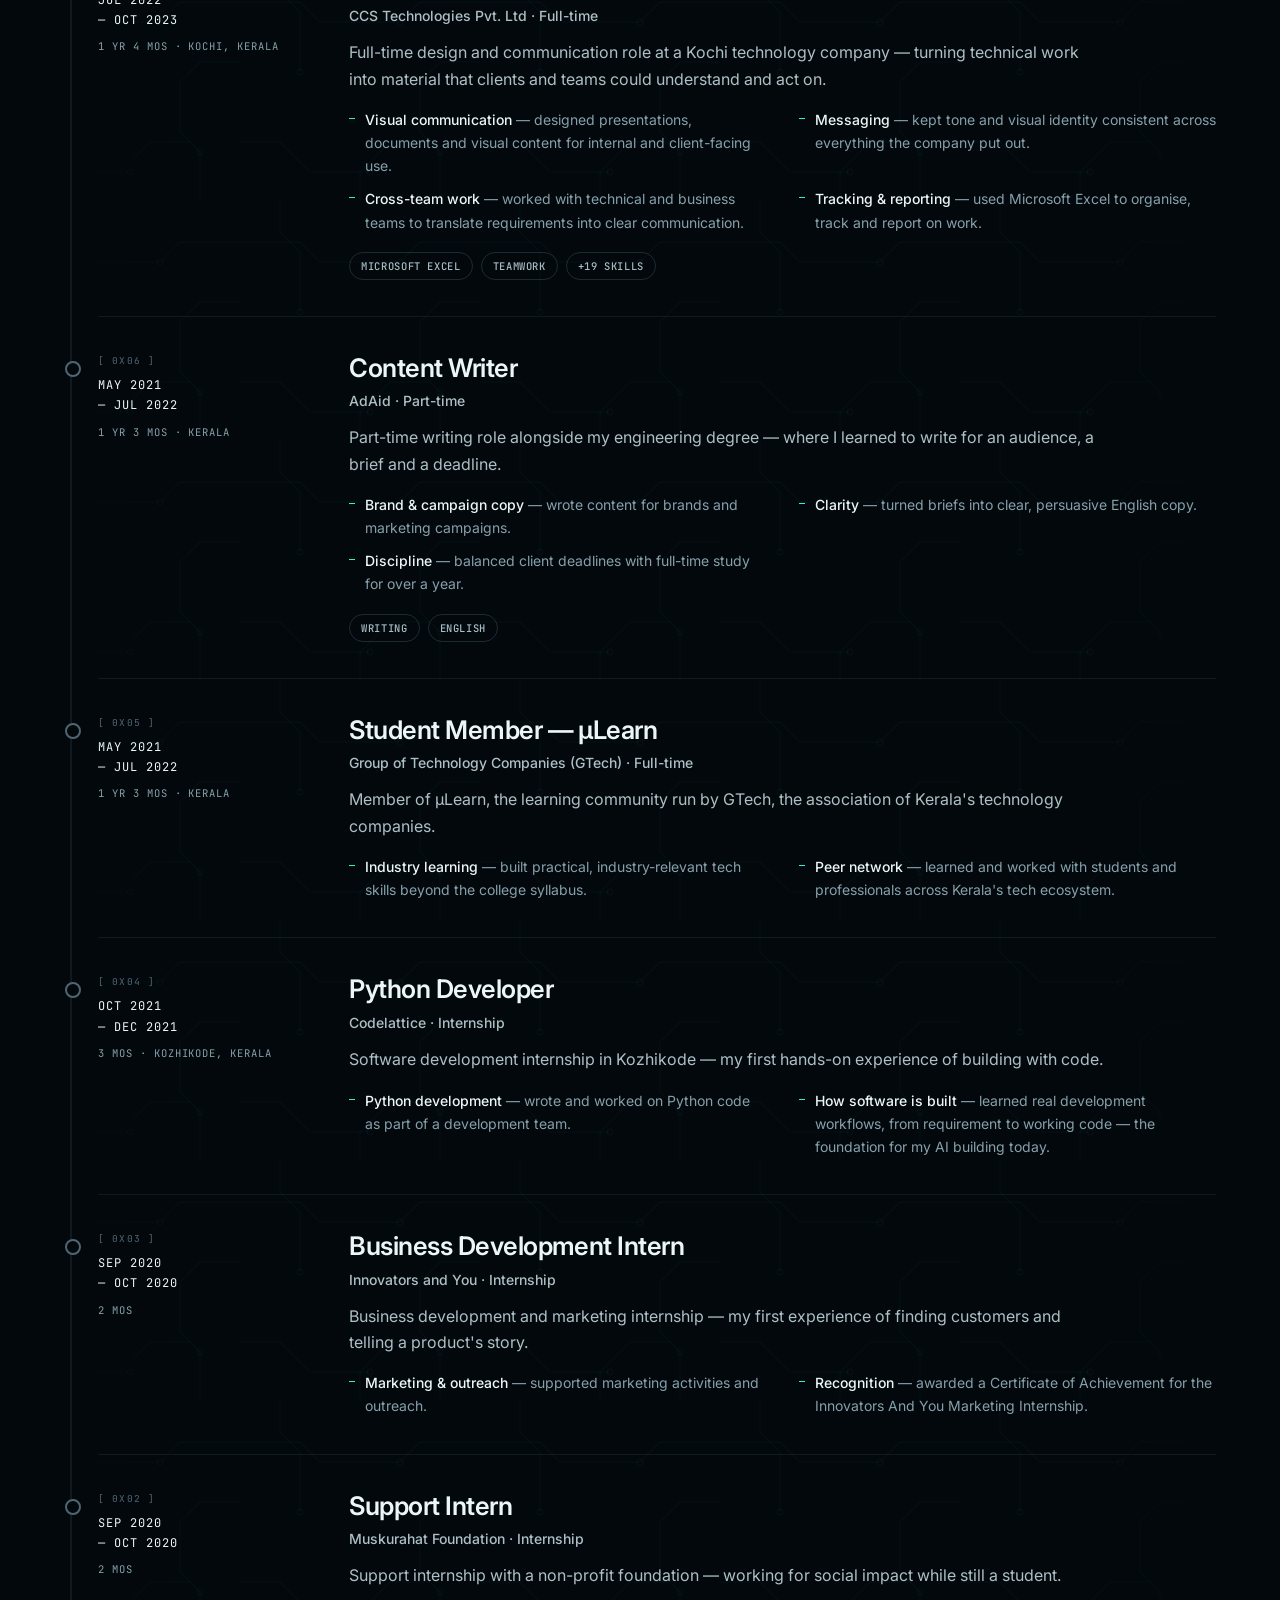
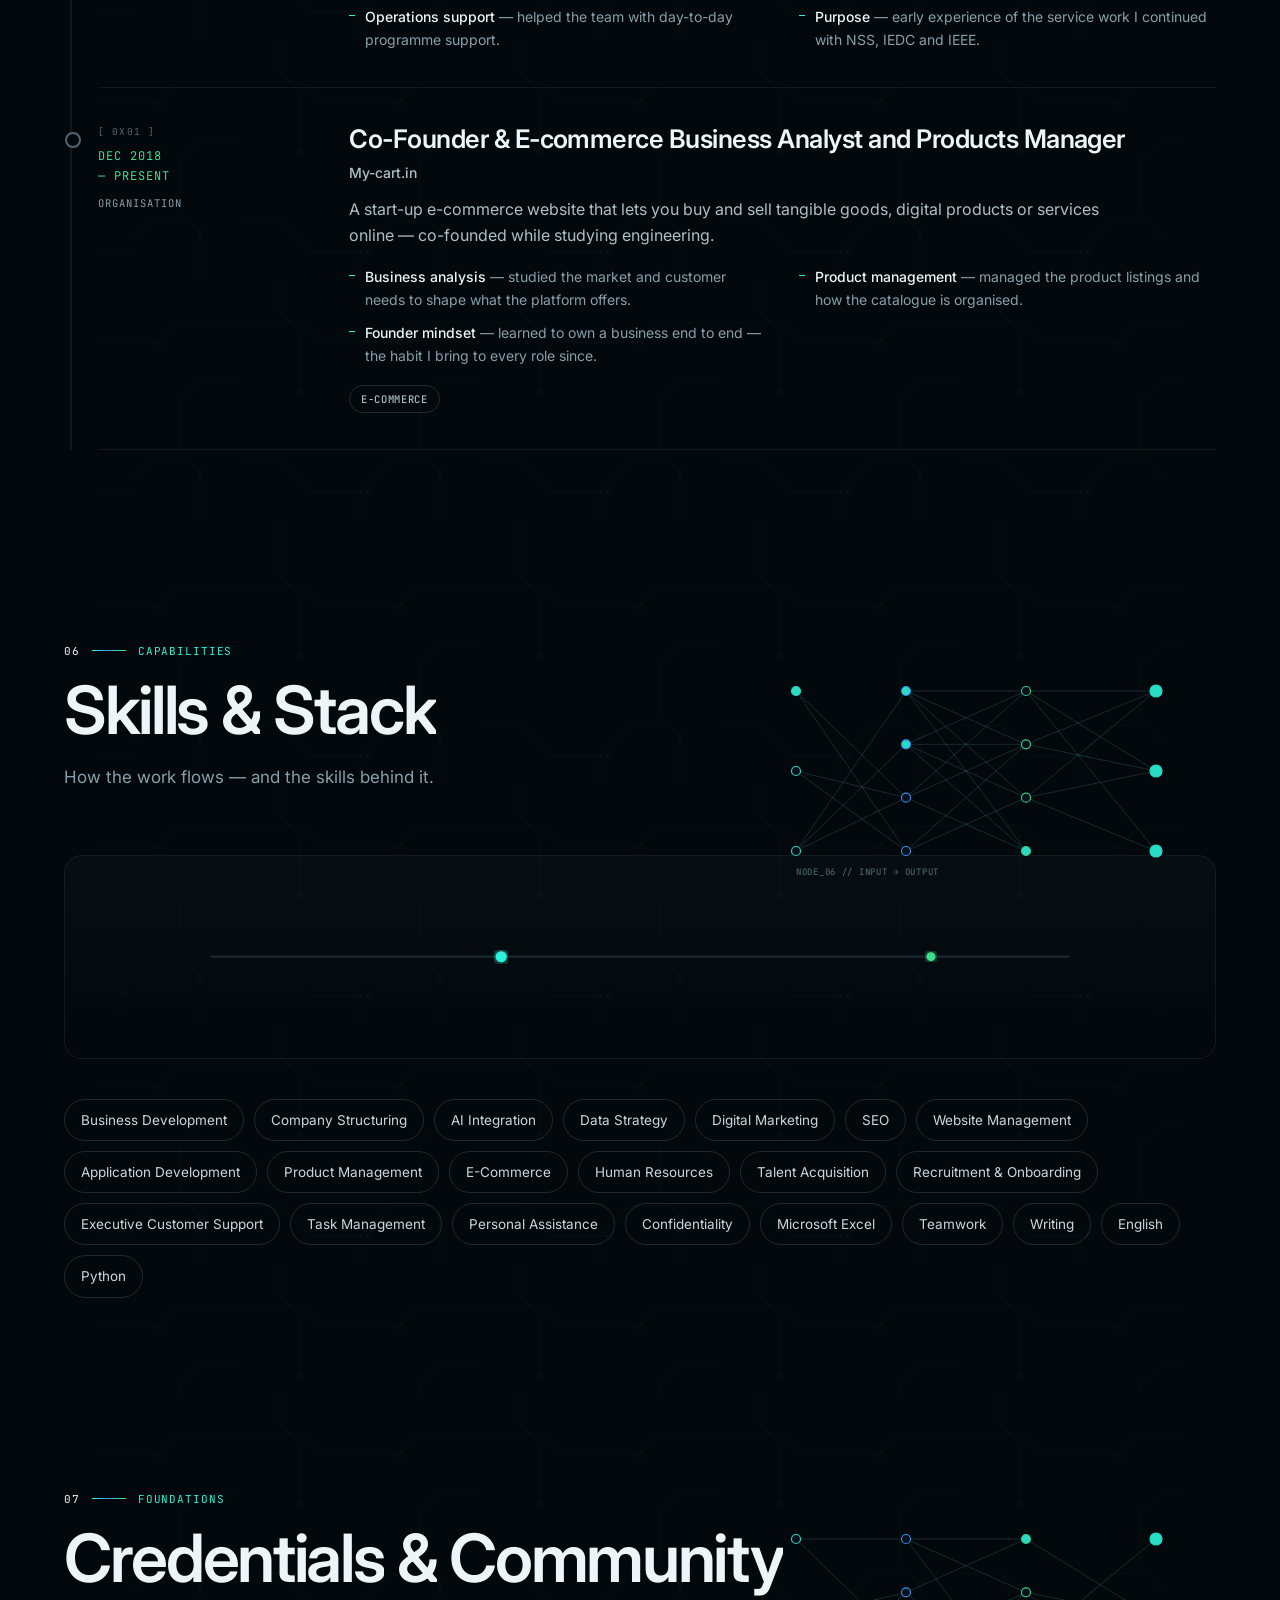
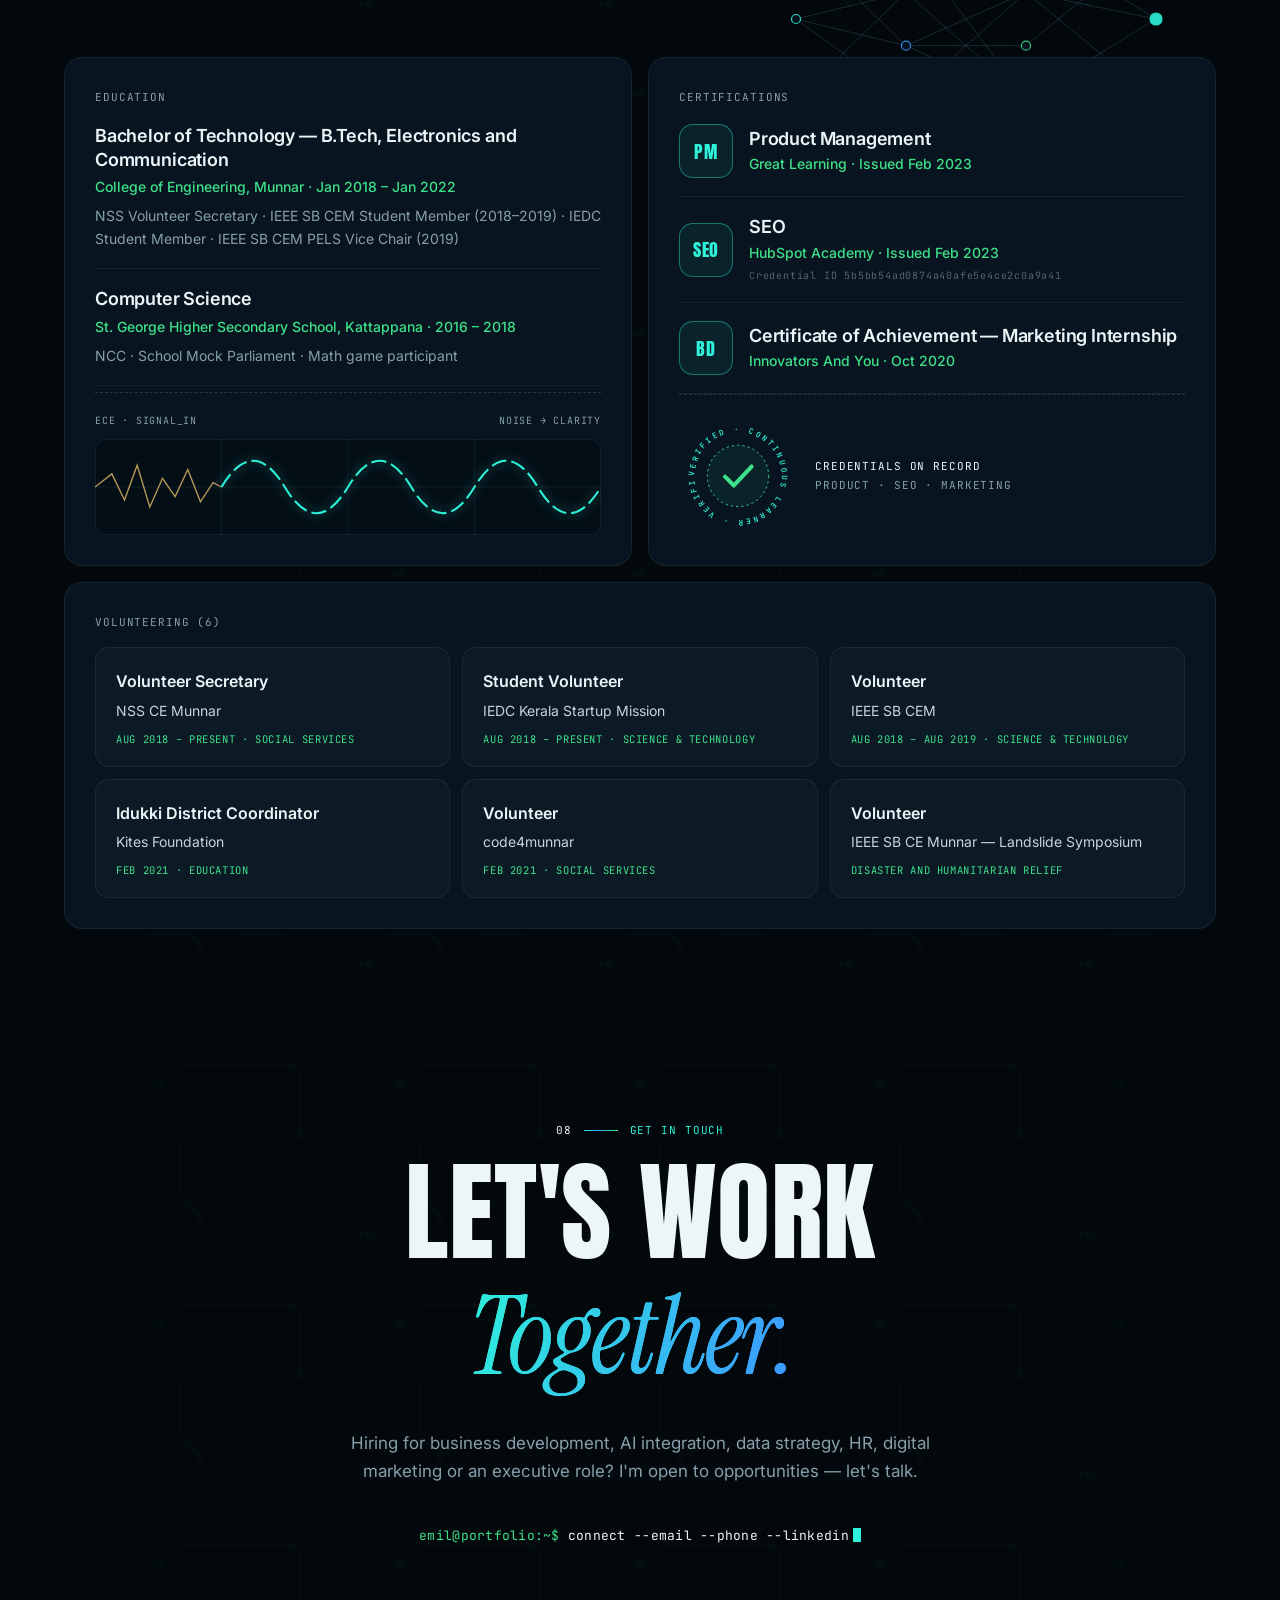
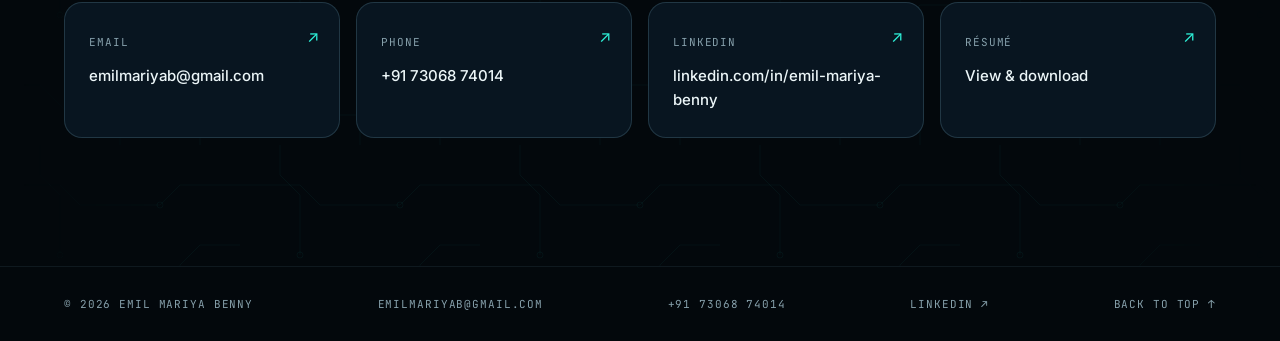
==== commit 6f70a865: "Add LinkedIn featured/share card as link preview image Co-Authored-By: Claude Opus 5.5 <noreply@anth" ====
--- a/index.html
+++ b/index.html
@@ -7,7 +7,13 @@
 <meta name="description" content="Emil Mariya Benny — Business Development & Structuring Specialist. AI integration, data strategy and executive leadership at A Daga Steel and Industrial Corporation.">
 <meta property="og:title" content="Emil Mariya Benny — Portfolio">
 <meta property="og:description" content="Business Development & Structuring Specialist · AI Integration · Data Strategy · EA to MD">
-<meta property="og:image" content="assets/emil.png">
+<meta property="og:image" content="https://emimariya.github.io/assets/og-card.png">
+<meta property="og:image:width" content="1200">
+<meta property="og:image:height" content="627">
+<meta property="og:url" content="https://emimariya.github.io/">
+<meta property="og:type" content="website">
+<meta name="twitter:card" content="summary_large_image">
+<meta name="twitter:image" content="https://emimariya.github.io/assets/og-card.png">
 <meta name="theme-color" content="#03080c">
 <link rel="icon" href="data:image/svg+xml,%3Csvg xmlns='http://www.w3.org/2000/svg' viewBox='0 0 64 64'%3E%3Crect width='64' height='64' rx='10' fill='%2303080c'/%3E%3Ctext x='50%25' y='58%25' text-anchor='middle' dominant-baseline='middle' font-family='Arial Black,Arial' font-weight='900' font-size='30' fill='%232ef2d9'%3EE.%3C/text%3E%3C/svg%3E">
 <link rel="preconnect" href="https://fonts.googleapis.com">
